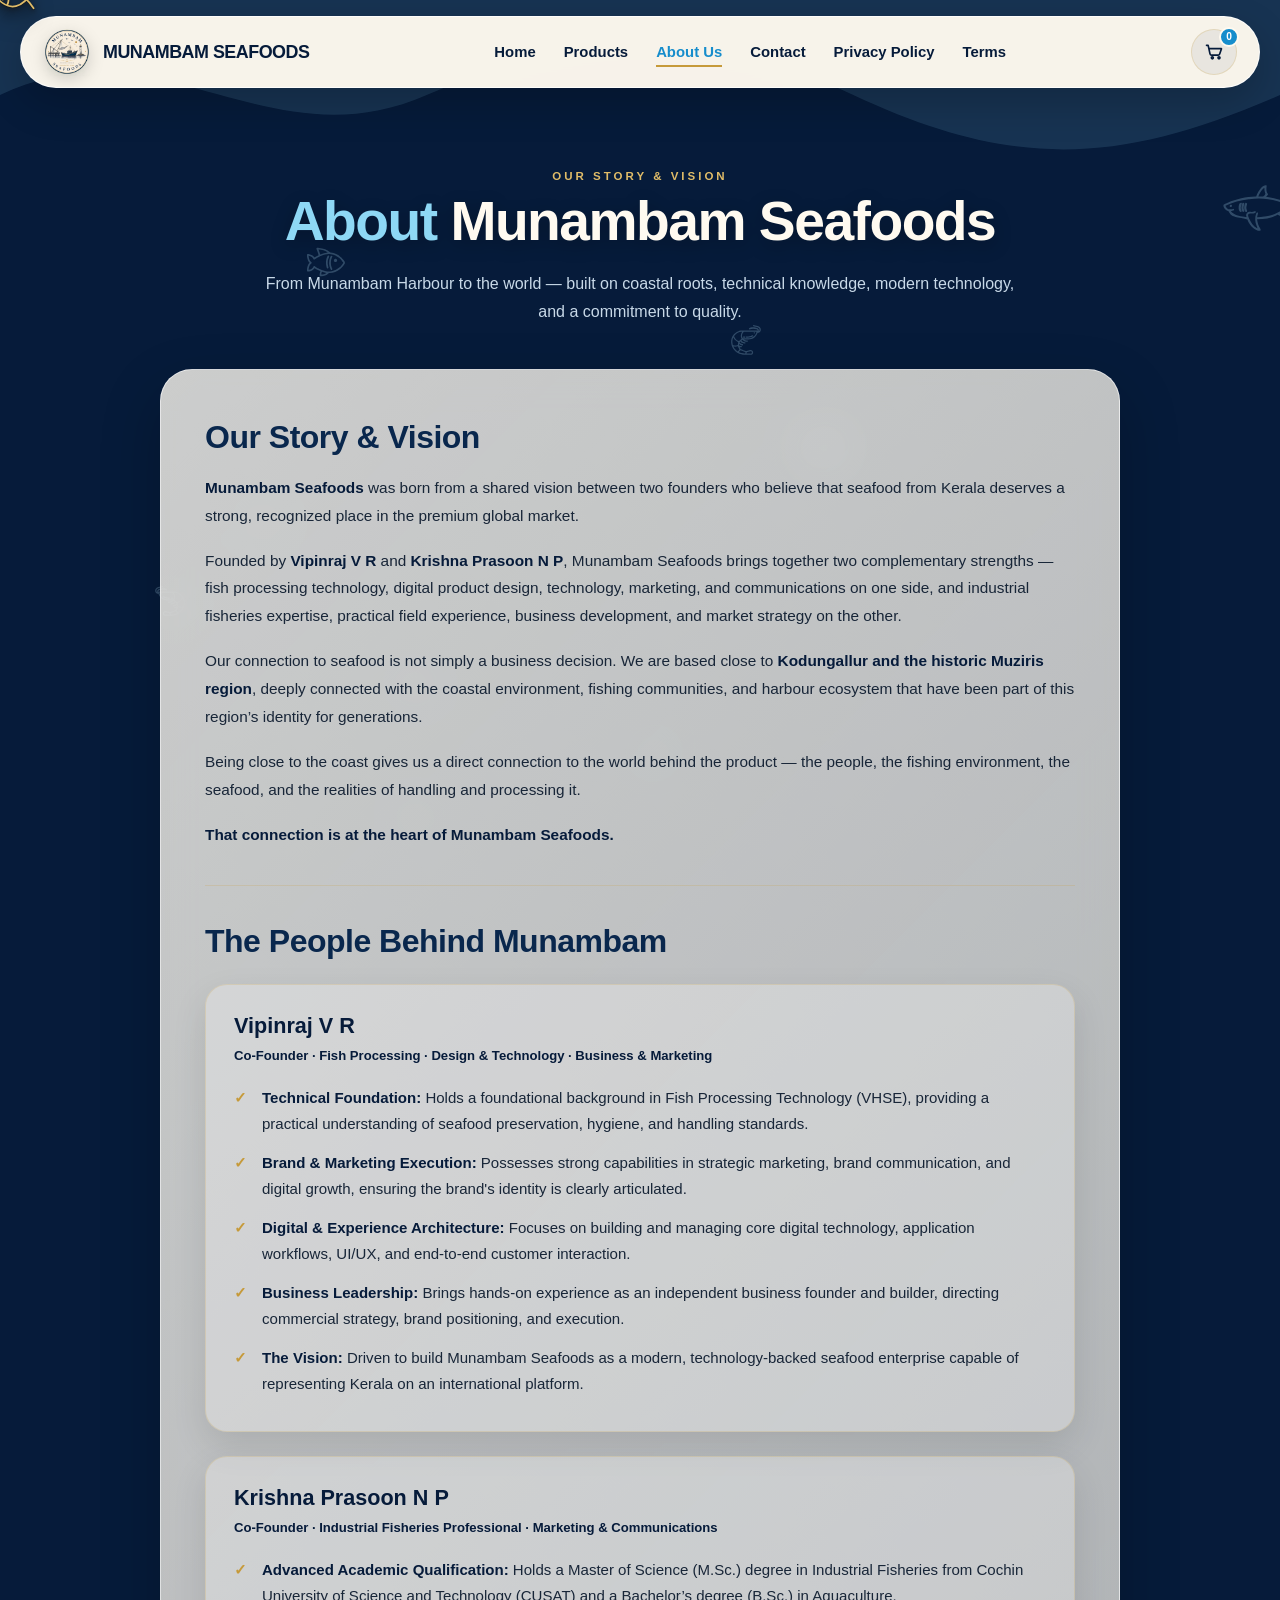
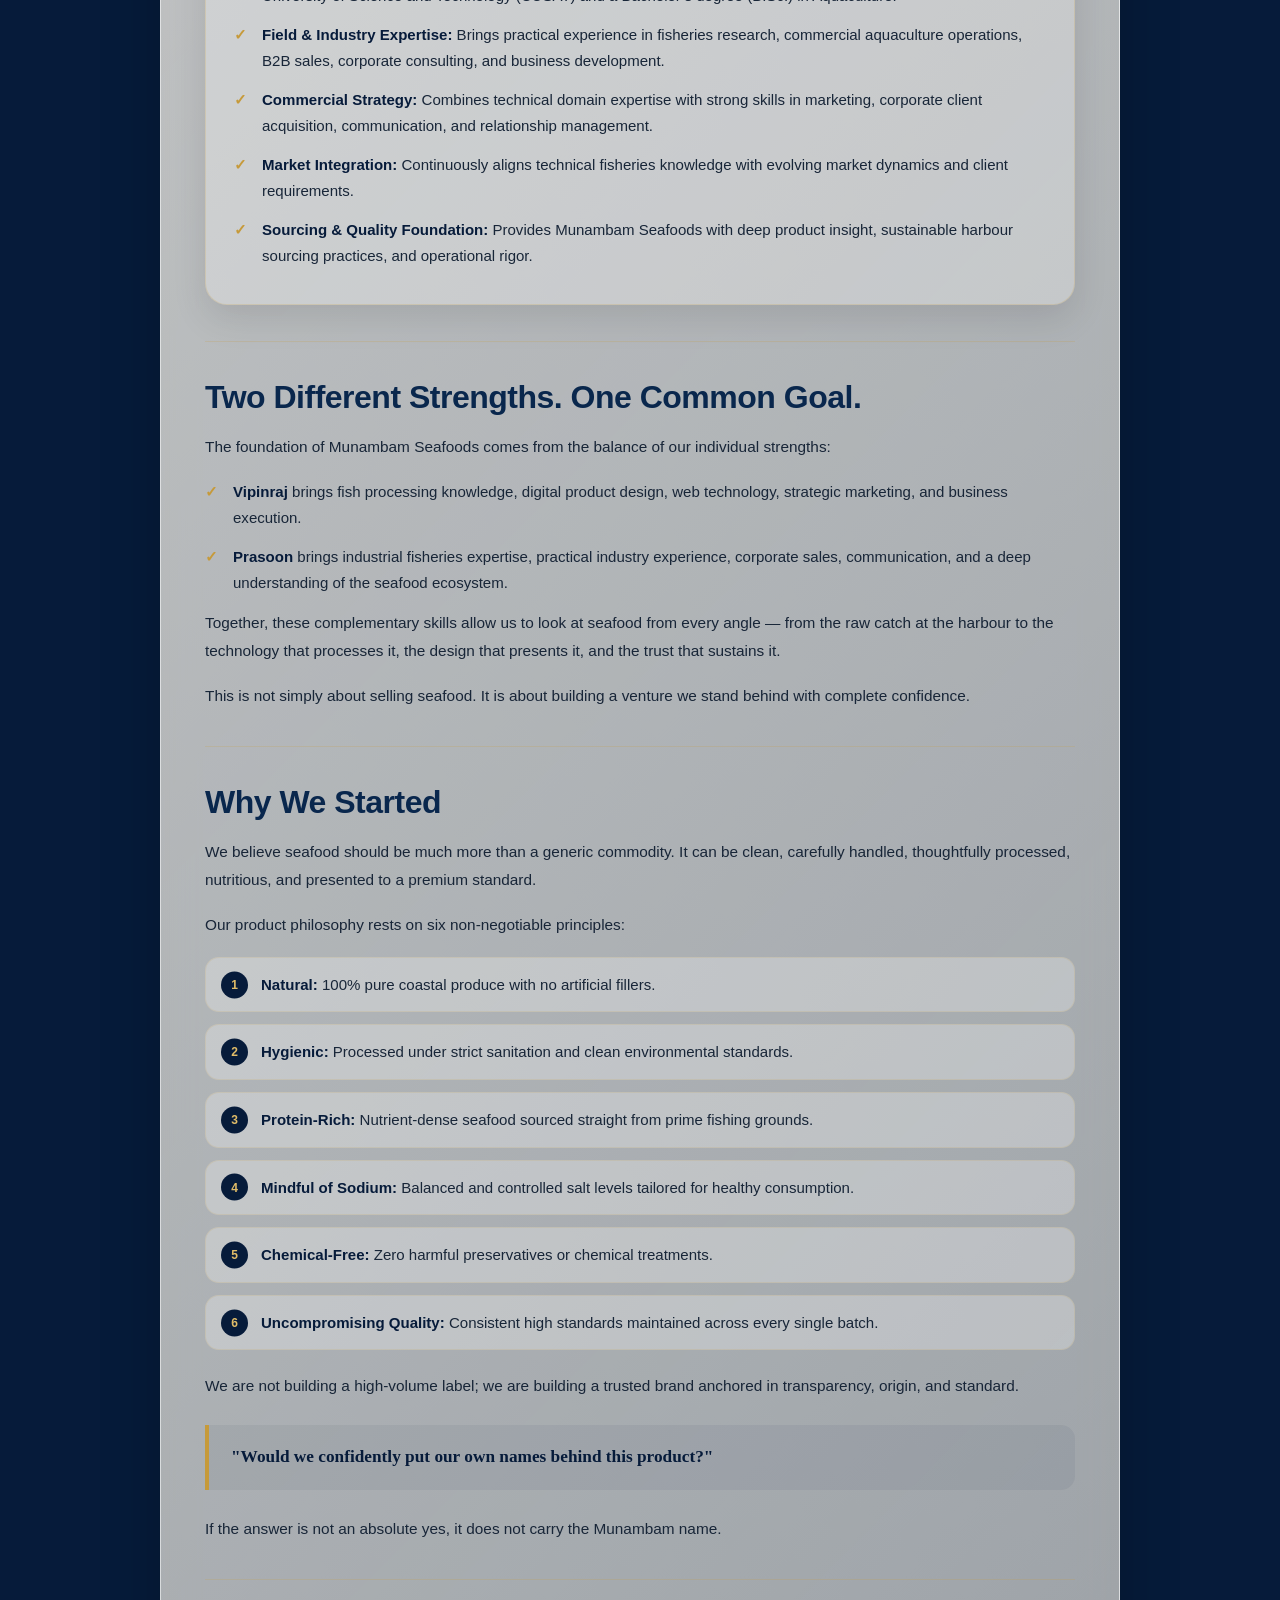
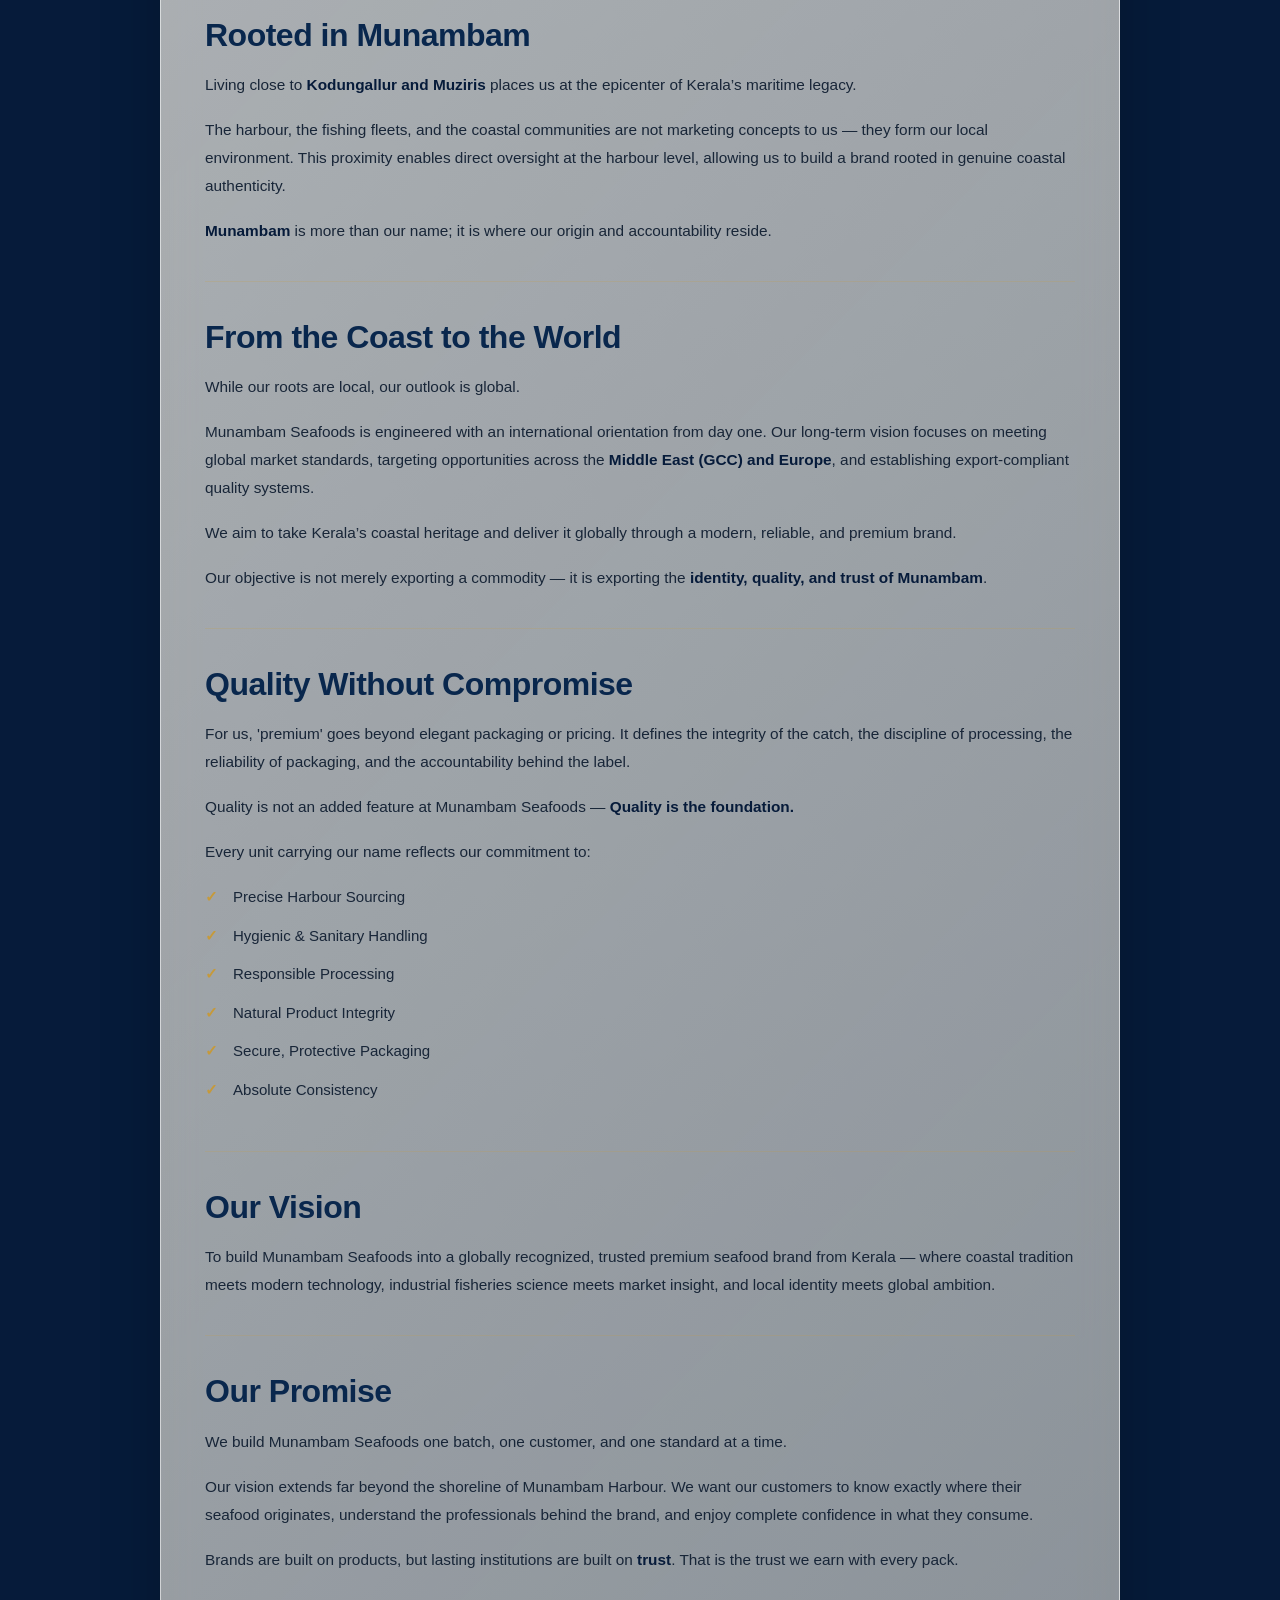
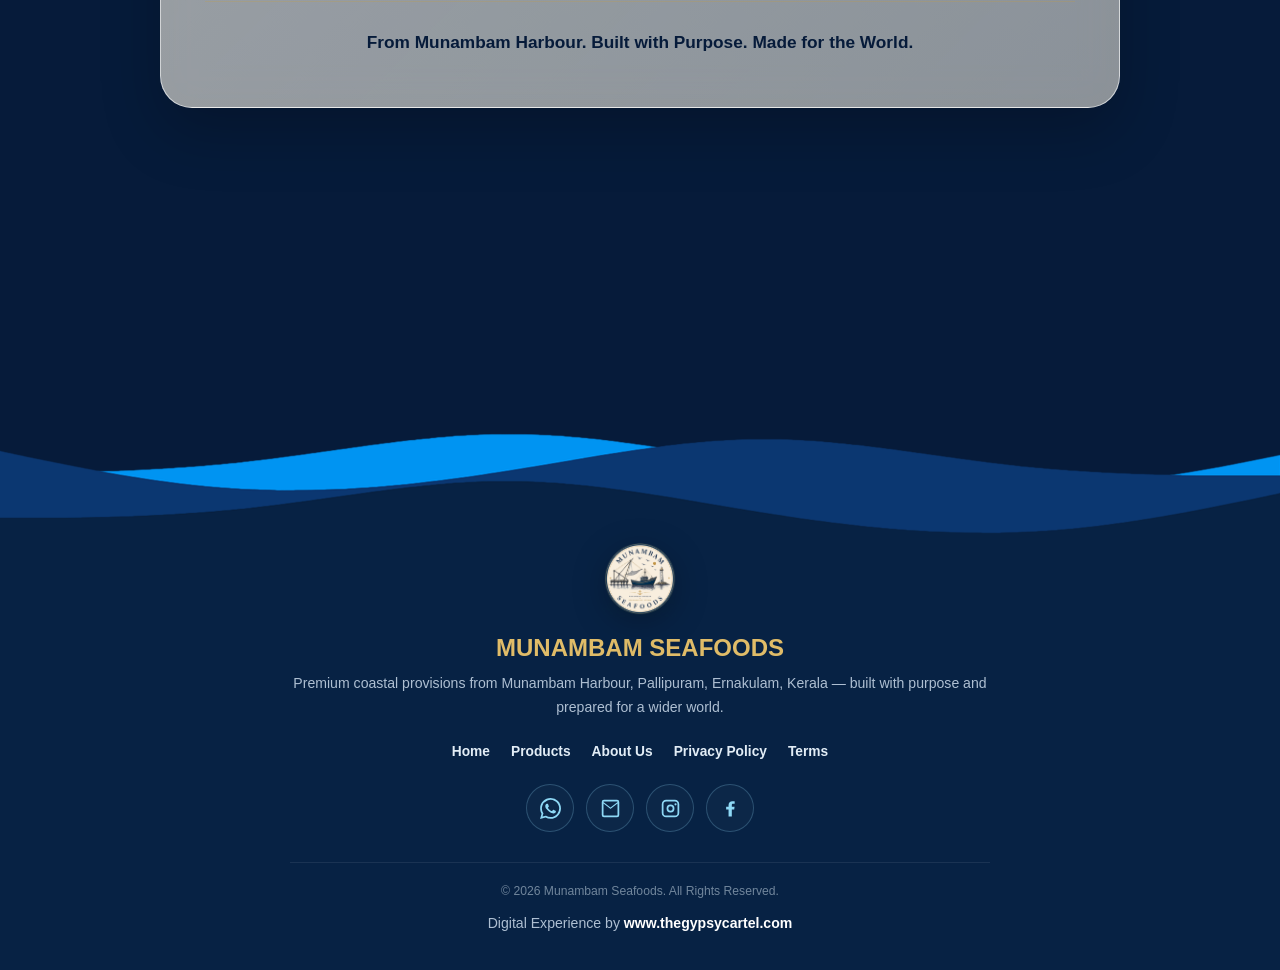
==== about/index.html @ eaf0b796 "Update index.html" ====
<!DOCTYPE html>
<html lang="en">
<head>
    <meta charset="UTF-8">

    <meta
        name="viewport"
        content="width=device-width, initial-scale=1.0"
    >

    <title>About Us | Munambam Seafoods - Our Story &amp; Vision</title>

    <meta name="description" content="Learn about Munambam Seafoods, our founders, coastal roots in Munambam, quality philosophy, and global vision.">

    <meta name="keywords" content="Munambam Seafoods, about Munambam Seafoods, Munambam Harbour, Kerala seafood, seafood founders, premium seafood">

    <meta
        name="robots"
        content="index, follow, max-image-preview:large"
    >

    <!-- SECURITY HARDENING
         Keep security controls in the page itself; no public Security tab is required.
         Server-level HTTP headers should still be configured in production where supported. -->
    <meta name="referrer" content="strict-origin-when-cross-origin">
    <meta http-equiv="Content-Security-Policy"
          content="default-src 'self'; base-uri 'self'; object-src 'none'; frame-ancestors 'self'; form-action 'self'; script-src 'self' 'unsafe-inline'; style-src 'self' 'unsafe-inline'; img-src 'self' data: blob:; font-src 'self' data:; connect-src 'self'; media-src 'self'; worker-src 'self' blob:; upgrade-insecure-requests;">
    <meta http-equiv="Permissions-Policy"
          content="camera=(), microphone=(), geolocation=(), payment=(), usb=(), fullscreen=(self)">

    <link rel="canonical" href="https://www.munambamseafoods.online/about/">

    <!-- OPEN GRAPH -->
    <meta
        property="og:type"
        content="website"
    >

    <meta
        property="og:url"
        content="https://www.munambamseafoods.online/about/"
    >

    <meta
        property="og:title"
        content="About Us | Munambam Seafoods - Our Story & Vision"
    >

    <meta
        property="og:description"
        content="Learn about Munambam Seafoods, our founders, coastal roots, quality philosophy and global vision."
    >

    <meta
        property="og:image"
        content="https://www.munambamseafoods.online/assets/MUNAMBAM_Seafood_Logo_HQ.png"
    >

    <!-- FAVICON -->
    <link
        rel="apple-touch-icon"
        sizes="180x180"
        href="/assets/icon/apple-touch-icon.png"
    >

    <link
        rel="icon"
        type="image/png"
        sizes="32x32"
        href="/assets/icon/favicon-32x32.png"
    >

    <link
        rel="icon"
        type="image/png"
        sizes="16x16"
        href="/assets/icon/favicon-16x16.png"
    >

    <link
        rel="manifest"
        href="/assets/icon/site.webmanifest"
    >

    <link
        rel="icon"
        href="/assets/icon/favicon.ico"
    >

    <style>

        /* =========================================================
           MUNAMBAM SEAFOODS
           MASTER HOME THEME
        ========================================================= */

        :root {
            --navy: #061b3a;
            --navy-2: #09274d;
            --navy-3: #0d315c;

            --light-blue: #8ed8f5;
            --light-blue-2: #bdeafa;
            --blue: #168dcc;

            --gold: #c69a3a;
            --gold-light: #e0bc68;

            --cream: #fffaf0;
            --cream-2: #f7f0df;

            --white: #ffffff;
            --black: #101820;

            --text-dark: #142943;
            --text-light: #d9e8f4;
            --muted: #8ea5bd;

            --border-gold:
                rgba(198,154,58,.28);

            --shadow:
                0 24px 60px rgba(0,0,0,.22);

            --shadow-soft:
                0 18px 45px rgba(0,0,0,.16);

            --max:
                1180px;
        }


        /* =========================================================
           RESET
        ========================================================= */

        *,
        *::before,
        *::after {
            box-sizing: border-box;
        }

        html {
            scroll-behavior: smooth;
        }

        body {
            margin: 0;
            min-height: 100vh;

            background:
                var(--navy);

            color:
                var(--cream);

            font-family:
                "Segoe UI",
                Arial,
                Helvetica,
                sans-serif;

            overflow-x: hidden;

            cursor: none;
        }

        body::selection {
            background: var(--gold);
            color: var(--navy);
        }

        a,
        button,
        input,
        textarea,
        select {
            cursor: none !important;
        }

        img {
            max-width: 100%;
        }

        a {
            color: inherit;
        }


        /* =========================================================
           CUSTOM FISH CURSOR
        ========================================================= */

        #fish-cursor {
            position: fixed;

            left: 0;
            top: 0;

            width: 44px;
            height: 27px;

            pointer-events: none;

            z-index: 99999;

            transform:
                translate3d(-6px,-14px,0);

            will-change:
                transform;
        }

        #fish-cursor svg {
            display: block;

            width: 44px;
            height: 27px;

            /* Stronger 3D shadow so the fish stays visible on cream/light backgrounds */
            filter:
                drop-shadow(
                    0 1px 0
                    rgba(18,24,32,.95)
                )
                drop-shadow(
                    0 2px 2px
                    rgba(18,24,32,.72)
                )
                drop-shadow(
                    0 5px 6px
                    rgba(0,0,0,.42)
                )
                drop-shadow(
                    0 9px 10px
                    rgba(0,0,0,.20)
                );
        }


        /* =========================================================
           MOVING OCEAN OBJECTS
        ========================================================= */

        .ocean-layer {
            position: fixed;

            inset: 0;

            width: 100%;
            height: 100%;

            overflow: hidden;

            pointer-events: none;

            z-index: 1;
        }

        .creature {
            position: absolute;

            display: block;

            pointer-events: none;

            opacity: .24;

            will-change:
                transform;

            user-select: none;

            filter:
                brightness(0)
                saturate(100%)
                invert(82%)
                sepia(10%)
                saturate(750%)
                hue-rotate(158deg)
                brightness(105%)
                contrast(96%);
        }

        .creature img {
            display: block;

            width: 100%;
            height: 100%;

            object-fit: contain;

            pointer-events: none;

            user-select: none;

            -webkit-user-drag: none;
        }

        .wave-decoration {
            position: absolute;

            left: 0;
            top: 0;

            width: 100%;
            height: 180px;

            opacity: .13;

            pointer-events: none;
        }

        .wave-decoration svg {
            display: block;

            width: 100%;
            height: 100%;
        }


        /* =========================================================
           NAVIGATION
        ========================================================= */

        .site-nav {
            position: sticky;

            top: 16px;

            z-index: 5000;

            width:
                min(
                    calc(100% - 32px),
                    1240px
                );

            margin:
                16px auto 0;

            min-height: 72px;

            padding:
                10px 22px;

            display: flex;

            align-items: center;

            justify-content: space-between;

            gap: 25px;

            background:
                rgba(255,250,240,.97);

            border:
                1px solid
                rgba(255,255,255,.85);

            border-radius:
                50px;

            box-shadow:
                0 15px 40px
                rgba(0,0,0,.20);

            backdrop-filter:
                blur(14px);

            -webkit-backdrop-filter:
                blur(14px);
        }

        .brand {
            display: flex;

            align-items: center;

            gap: 12px;

            text-decoration: none;

            flex-shrink: 0;
        }

        .brand img {
            width: 48px;
            height: 48px;

            object-fit: contain;

            filter:
                drop-shadow(
                    0 5px 8px
                    rgba(0,0,0,.16)
                );

            transition:
                transform .25s ease;
        }

        .brand:hover img {
            transform:
                scale(1.06)
                rotate(-2deg);
        }

        .brand-text {
            color:
                var(--navy);

            font-size:
                1.12rem;

            font-weight:
                800;

            letter-spacing:
                -.5px;

            white-space:
                nowrap;
        }

        .nav-links {
            display: flex;

            align-items: center;

            gap: 28px;
        }

        .nav-links a {
            position: relative;

            padding:
                10px 0;

            text-decoration:
                none;

            color:
                var(--navy);

            font-size:
                .93rem;

            font-weight:
                700;

            transition:
                color .2s ease;
        }

        .nav-links a::after {
            content: "";

            position: absolute;

            left: 0;
            bottom: 3px;

            width: 0;
            height: 2px;

            background:
                var(--gold);

            transition:
                width .22s ease;
        }

        .nav-links a:hover,
        .nav-links a.active {
            color:
                var(--blue);
        }

        .nav-links a:hover::after,
        .nav-links a.active::after {
            width: 100%;
        }


        /* =========================================================
           HERO
        ========================================================= */
        .hero {
            position: relative;
            z-index: 2;
            width: min(calc(100% - 32px), 1240px);
            min-height: 650px;
            margin: 8px auto 0;
            padding: 78px 30px 105px;
            display: flex;
            align-items: center;
            justify-content: center;
            text-align: center;
            overflow: visible;
            border-radius: 0;
            background: transparent;
            border: none;
            box-shadow: none;
        }

        .hero::before {
            content: "";
            position: absolute;
            inset: 0;
            pointer-events: none;
            background:
                radial-gradient(circle at 50% 30%, rgba(142,216,245,.13), transparent 27%),
                radial-gradient(ellipse at 50% 100%, rgba(22,141,204,.12), transparent 45%);
            opacity: .85;
            z-index: 0;
        }

        /* Open-ocean landing page: no boxed hero.
           Moving sea objects and the subtle wave layers stay visible behind the copy. */
        .hero::after {
            content: "";
            position: absolute;
            left: -8%;
            right: -8%;
            bottom: -72px;
            height: 125px;
            pointer-events: none;
            background: linear-gradient(
                180deg,
                transparent 0 25%,
                rgba(142,216,245,.035) 25% 31%,
                transparent 31% 100%
            );
            border-radius: 50%;
            z-index: 0;
        }

        .hero-content {
            position: relative;
            z-index: 5;
            isolation: isolate;

            display: flex;

            flex-direction: column;

            align-items: center;
        }
        .hero-logo {
            width: clamp(160px, 19vw, 235px);
            height: clamp(160px, 19vw, 235px);
            object-fit: contain;
            display: block;
            margin-bottom: 26px;
            filter:
                drop-shadow(0 7px 3px rgba(0,0,0,.20))
                drop-shadow(0 16px 12px rgba(0,0,0,.24))
                drop-shadow(0 28px 32px rgba(0,0,0,.30));
            transform: translateZ(0);
            animation: logoFloat 4.5s ease-in-out infinite alternate;
            will-change: transform, filter;
        }

        @keyframes logoFloat {
            from {
                transform:
                    translate3d(0,0,0);
            }

            to {
                transform:
                    translate3d(0,-8px,0);
            }
        }

        .hero-kicker {
            margin:
                0 0 11px;

            color:
                var(--gold-light);

            font-size:
                .76rem;

            font-weight:
                800;

            letter-spacing:
                3.2px;

            text-transform:
                uppercase;
        }

        .hero-title {
            margin:
                0;

            color:
                var(--cream);

            text-shadow:
                0 5px 18px rgba(0,0,0,.26);

            font-size:
                clamp(
                    2.15rem,
                    5vw,
                    4rem
                );

            line-height:
                1.02;

            letter-spacing:
                -1.8px;

            font-weight:
                800;
        }

        .hero-title span {
            color:
                var(--light-blue);
        }

        .hero-description {
            max-width:
                760px;

            margin:
                20px auto 0;

            color:
                #c8d9e8;

            font-size:
                1rem;

            line-height:
                1.8;

            font-weight:
                500;
        }

        .hero-buttons {
            display:
                flex;

            flex-wrap:
                wrap;

            justify-content:
                center;

            gap:
                12px;

            margin-top:
                29px;
        }

        .btn {
            display:
                inline-flex;

            align-items:
                center;

            justify-content:
                center;

            min-height:
                49px;

            padding:
                0 25px;

            border-radius:
                50px;

            text-decoration:
                none;

            font-size:
                .88rem;

            font-weight:
                800;

            transition:
                transform .2s ease,
                box-shadow .2s ease,
                background .2s ease,
                border-color .2s ease;
        }

        .btn-primary {
            background:
                var(--gold);

            color:
                var(--navy);

            box-shadow:
                0 12px 28px
                rgba(198,154,58,.22);
        }

        .btn-primary:hover {
            transform:
                translate3d(0,-3px,0);

            background:
                var(--gold-light);

            box-shadow:
                0 17px 32px
                rgba(198,154,58,.28);
        }

        .btn-secondary {
            background:
                rgba(255,255,255,.06);

            color:
                var(--cream);

            border:
                1px solid
                rgba(142,216,245,.30);
        }

        .btn-secondary:hover {
            transform:
                translate3d(0,-3px,0);

            background:
                rgba(142,216,245,.12);

            border-color:
                var(--light-blue);

            box-shadow:
                0 12px 25px
                rgba(0,0,0,.18);
        }


        /* =========================================================
           QUALITY STRIP
        ========================================================= */

        .quality-strip {
            position:
                relative;

            z-index:
                8;

            width:
                min(
                    calc(100% - 48px),
                    1080px
                );

            margin:
                -34px auto 0;

            display:
                grid;

            grid-template-columns:
                repeat(4,1fr);

            background:
                linear-gradient(
                    135deg,
                    rgba(255,250,240,.78),
                    rgba(247,240,223,.58)
                );

            border:
                1px solid
                rgba(255,255,255,.55);

            backdrop-filter:
                blur(18px)
                saturate(115%);

            -webkit-backdrop-filter:
                blur(18px)
                saturate(115%);

            border-radius:
                22px;

            box-shadow:
                var(--shadow);

            overflow:
                hidden;
        }

        .quality-item {
            padding:
                23px 15px;

            text-align:
                center;

            border-right:
                1px solid
                rgba(198,154,58,.20);
        }

        .quality-item:last-child {
            border-right:
                none;
        }

        .quality-number {
            display:
                block;

            color:
                var(--gold);

            font-size:
                1.05rem;

            font-weight:
                850;

            margin-bottom:
                5px;
        }

        .quality-label {
            color:
                var(--navy);

            font-size:
                .74rem;

            font-weight:
                800;

            letter-spacing:
                .8px;

            text-transform:
                uppercase;
        }


        /* =========================================================
           MAIN QUALITY SECTION
        ========================================================= */

        .section {
            position:
                relative;

            z-index:
                2;

            width:
                min(
                    calc(100% - 32px),
                    var(--max)
                );

            margin:
                0 auto;

            padding:
                100px 20px 35px;
        }

        .section-heading {
            text-align:
                center;

            margin-bottom:
                42px;
        }

        .eyebrow {
            display:
                inline-block;

            margin-bottom:
                10px;

            color:
                var(--gold-light);

            font-size:
                .72rem;

            font-weight:
                850;

            text-transform:
                uppercase;

            letter-spacing:
                3px;
        }

        .section-heading h2 {
            margin:
                0;

            color:
                var(--cream);

            font-size:
                clamp(
                    1.85rem,
                    4vw,
                    2.75rem
                );

            line-height:
                1.1;

            letter-spacing:
                -1px;

            font-weight:
                800;
        }

        .section-heading p {
            max-width:
                700px;

            margin:
                15px auto 0;

            color:
                #9fb5c9;

            line-height:
                1.75;

            font-size:
                .96rem;
        }


        /* =========================================================
           FEATURE CARDS
        ========================================================= */

        .features {
            display:
                grid;

            grid-template-columns:
                1fr;

            gap:
                20px;

            max-width:
                850px;

            margin:
                0 auto;
        }

        .feature {
            position:
                relative;

            padding:
                30px 32px 31px;

            background:
                linear-gradient(
                    135deg,
                    rgba(255,250,240,.76),
                    rgba(247,240,223,.54)
                );

            border:
                1px solid
                rgba(255,255,255,.58);

            backdrop-filter:
                blur(18px)
                saturate(115%);

            -webkit-backdrop-filter:
                blur(18px)
                saturate(115%);

            border-radius:
                25px;

            box-shadow:
                var(--shadow-soft);

            overflow:
                hidden;

            transition:
                transform .25s ease,
                box-shadow .25s ease;
        }

        .feature::before {
            content:
                "";

            position:
                absolute;

            left:
                0;

            top:
                0;

            width:
                5px;

            height:
                100%;

            background:
                linear-gradient(
                    180deg,
                    var(--gold),
                    var(--light-blue)
                );
        }

        .feature:hover {
            transform:
                translate3d(0,-5px,0);

            box-shadow:
                0 25px 55px
                rgba(0,0,0,.22);
        }

        .feature-top {
            display:
                block;

            margin-bottom:
                12px;
        }

        .feature-icon {
            width:
                43px;

            height:
                43px;

            flex:
                0 0 43px;

            display:
                none;

            place-items:
                center;

            border-radius:
                50%;

            color:
                var(--gold);

            background:
                var(--cream-2);

            border:
                1px solid
                rgba(198,154,58,.28);

            font-size:
                .8rem;

            font-weight:
                900;
        }

        .feature h3 {
            margin:
                0;

            color:
                var(--navy);

            font-size:
                1.25rem;

            line-height:
                1.25;

            font-weight:
                800;
        }

        .feature p {
            margin:
                0;

            color:
                #52677f;

            font-size:
                .93rem;

            line-height:
                1.75;
        }

        .feature-extra {
            display:
                block;

            margin-top:
                8px;

            color:
                var(--navy-3);

            font-size:
                .86rem;

            font-weight:
                650;
        }


        /* =========================================================
           BRAND STORY
        ========================================================= */

        .story {
            position:
                relative;

            z-index:
                2;

            width:
                min(
                    calc(100% - 32px),
                    1050px
                );

            margin:
                75px auto 100px;

            padding:
                70px 30px;

            text-align:
                center;

            background:
                linear-gradient(
                    135deg,
                    rgba(255,250,240,.80),
                    rgba(247,240,223,.56)
                );

            border:
                1px solid
                rgba(255,255,255,.60);

            backdrop-filter:
                blur(20px)
                saturate(120%);

            -webkit-backdrop-filter:
                blur(20px)
                saturate(120%);

            border-radius:
                32px;

            box-shadow:
                var(--shadow);
        }

        /* Story tagline — keep it clearly readable on the glass card */
        .story .eyebrow {
            color: var(--navy);
        }

        .story-logo {
            display: block;
            margin-left: auto;
            margin-right: auto;
            width:
                82px;

            height:
                82px;

            object-fit:
                contain;

            margin-bottom:
                18px;

            filter:
                drop-shadow(
                    0 9px 15px
                    rgba(0,0,0,.18)
                );
        }

        .story h2 {
            margin:
                0 auto;

            color:
                var(--navy);

            font-size:
                clamp(
                    1.8rem,
                    4vw,
                    2.5rem
                );

            line-height:
                1.15;

            font-weight:
                800;
        }

        .story p {
            margin-left: auto;
            margin-right: auto;
            max-width:
                720px;

            margin:
                17px auto 28px;

            color:
                #52677f;

            font-size:
                .97rem;

            line-height:
                1.8;
        }


        /* =========================================================
           REFERENCE FOOTER WAVE
           Exact supplied 1920x1080 footer artwork.
           No other page styling is changed.
        ========================================================= */

        .footer {
            position:
                relative;

            z-index:
                3;

            background:
                #072244;

            color:
                var(--white);

            padding:
                clamp(240px, calc(36.15vw - 120px), 574px) 20px 34px;

            text-align:
                center;

            overflow:
                hidden;
        }

        .footer-reference-wave {
            position:
                absolute;

            top:
                0;

            left:
                0;

            width:
                100%;

            height:
                auto;

            display:
                block;

            max-width:
                none;

            pointer-events:
                none;

            user-select:
                none;

            z-index:
                1;
        }

        .footer-content {
            position:
                relative;

            z-index:
                5;

            max-width:
                850px;

            margin:
                0 auto;
        }

        .footer-logo {
            width:
                76px;

            height:
                76px;

            object-fit:
                contain;

            margin-bottom:
                13px;

            filter:
                drop-shadow(
                    0 8px 16px
                    rgba(0,0,0,.25)
                );
        }

        .footer h3 {
            margin:
                0;

            color:
                var(--gold-light);

            font-size:
                1.5rem;

            font-weight:
                800;
        }

        .footer p {
            margin:
                10px auto 0;

            max-width:
                700px;

            color:
                #aebfd2;

            font-size:
                .88rem;

            line-height:
                1.7;
        }

        .footer-links {
            display:
                flex;

            flex-wrap:
                wrap;

            justify-content:
                center;

            gap:
                21px;

            margin:
                25px 0;
        }

        .footer-links a {
            color:
                #e2edf6;

            text-decoration:
                none;

            font-size:
                .86rem;

            font-weight:
                650;

            transition:
                color .2s ease;
        }

        .footer-links a:hover {
            color:
                var(--gold-light);
        }

        .footer-contact {
            display:
                flex;

            justify-content:
                center;

            flex-wrap:
                wrap;

            gap:
                12px;

            margin:
                20px 0;
        }

        /* ICON-ONLY SOCIAL / CONTACT LINKS */
        .contact-link {
            width: 48px;
            height: 48px;
            padding: 0;

            display: inline-flex;
            align-items: center;
            justify-content: center;

            border: 1px solid rgba(142,216,245,.24);
            border-radius: 50%;

            color: var(--light-blue);
            background: rgba(255,255,255,.025);

            text-decoration: none;

            transition:
                transform .22s ease,
                background .22s ease,
                border-color .22s ease,
                color .22s ease,
                box-shadow .22s ease;
        }

        .contact-link svg {
            width: 21px;
            height: 21px;
            display: block;
            fill: currentColor;
            stroke: currentColor;
            stroke-width: 0;
            transition: transform .22s ease;
        }

        .contact-link:hover {
            background: rgba(142,216,245,.10);
            border-color: var(--light-blue);
            color: var(--white);
            transform: translate3d(0,-3px,0);
            box-shadow: 0 10px 24px rgba(0,0,0,.20);
        }

        .contact-link:hover svg {
            transform: scale(1.08);
        }

        .contact-link:focus-visible {
            outline: 2px solid var(--light-blue);
            outline-offset: 4px;
        }

        .copyright {
            margin-top:
                30px !important;

            padding-top:
                18px;

            border-top:
                1px solid
                rgba(255,255,255,.08);

            font-size:
                .76rem !important;

            color:
                #71869c !important;
        }


        /* =========================================================
           DIGITAL EXPERIENCE CREDIT
        ========================================================= */

        .studio-credit {
            margin: 7px 0 0;
            color: #71869c;
            font-size: 11px;
            line-height: 1.5;
            text-align: center;
        }

        .studio-credit a {
            color: var(--white);
            text-decoration: none;
            font-weight: 600;
        }

        .studio-credit a:hover {
            color: var(--white);
        }


        /* =========================================================
           FOCUS
        ========================================================= */

        a:focus-visible {
            outline:
                2px solid
                var(--gold);

            outline-offset:
                4px;

            border-radius:
                4px;
        }


        /* =========================================================
           MOBILE
        ========================================================= */

        @media (max-width: 850px) {

            .site-nav {
                width:
                    calc(100% - 20px);

                top:
                    10px;

                margin-top:
                    10px;

                padding:
                    9px 15px;
            }

            .brand-text {
                font-size:
                    .98rem;
            }

            .brand img {
                width:
                    42px;

                height:
                    42px;
            }

            .nav-links {
                gap:
                    14px;
            }

            .nav-links a {
                font-size:
                    .77rem;
            }

            .hero {
                width:
                    calc(100% - 20px);

                min-height:
                    590px;

                padding:
                    55px 20px 95px;

                margin-top:
                    4px;
            }

            .quality-strip {
                grid-template-columns:
                    repeat(2,1fr);

                margin-top:
                    -25px;
            }

            .quality-item:nth-child(2) {
                border-right:
                    none;
            }

            .quality-item:nth-child(-n+2) {
                border-bottom:
                    1px solid
                    rgba(198,154,58,.20);
            }
        }


        @media (max-width: 620px) {

            .site-nav {
                border-radius:
                    25px;

                min-height:
                    62px;
            }

            .brand-text {
                display:
                    none;
            }

            .brand img {
                width:
                    44px;

                height:
                    44px;
            }

            .nav-links {
                gap:
                    11px;

                overflow-x:
                    auto;

                scrollbar-width:
                    none;
            }

            .nav-links::-webkit-scrollbar {
                display:
                    none;
            }

            .nav-links a {
                font-size:
                    .72rem;

                white-space:
                    nowrap;
            }

            .hero {
                margin-top:
                    12px;

                border-radius:
                    0;

                min-height:
                    575px;
            }

            .hero-logo {
                width:
                    165px;

                height:
                    165px;
            }

            .hero-kicker {
                font-size:
                    .62rem;

                letter-spacing:
                    2px;
            }

            .hero-title {
                font-size:
                    2rem;
            }

            .hero-description {
                font-size:
                    .87rem;

                line-height:
                    1.65;
            }

            .hero-buttons {
                flex-direction:
                    column;

                width:
                    min(100%,280px);
            }

            .btn {
                width:
                    100%;
            }

            .quality-strip {
                width:
                    calc(100% - 28px);

                border-radius:
                    18px;
            }

            .quality-item {
                padding:
                    18px 8px;
            }

            .quality-number {
                font-size:
                    .86rem;
            }

            .quality-label {
                font-size:
                    .60rem;
            }

            .section {
                width:
                    calc(100% - 20px);

                padding:
                    75px 10px 20px;
            }

            .feature {
                padding:
                    25px 23px 27px;
            }

            .feature h3 {
                font-size:
                    1.1rem;
            }

            .feature p {
                font-size:
                    .87rem;
            }

            .story {
                width:
                    calc(100% - 20px);

                margin:
                    55px auto 75px;

                padding:
                    50px 20px;
            }

            .story p {
                font-size:
                    .88rem;
            }

            .footer {
                padding:
                    120px 15px 25px;
            }

            .footer-links {
                gap:
                    14px;
            }

            .footer-contact {
                flex-direction: row;
                align-items: center;
                justify-content: center;
            }

            .contact-link {
                width: 44px;
                height: 44px;
            }

            .contact-link svg {
                width: 19px;
                height: 19px;
            }
        }


        /* =========================================================
           TOUCH DEVICES
        ========================================================= */

        @media (hover:none) and (pointer:coarse) {

            body,
            a,
            button {
                cursor:
                    auto !important;
            }

            #fish-cursor {
                display:
                    none;
            }
        }


        /* =========================================================
           REDUCED MOTION
        ========================================================= */

        @media (prefers-reduced-motion: reduce) {

            html {
                scroll-behavior:
                    auto;
            }

            *,
            *::before,
            *::after {
                animation-duration:
                    .01ms !important;

                animation-iteration-count:
                    1 !important;

                transition-duration:
                    .01ms !important;
            }
        }

    

        /* ALWAYS-VISIBLE SHOPPING CART */
        .cart-link{
            position:relative;
            width:46px;
            height:46px;
            flex:0 0 46px;
            display:inline-flex;
            align-items:center;
            justify-content:center;
            color:var(--navy);
            background:rgba(6,27,58,.06);
            border:1px solid rgba(198,154,58,.22);
            border-radius:50%;
            text-decoration:none;
            transition:.2s ease;
        }

        .cart-link:hover{
            background:var(--gold);
            transform:translateY(-2px);
        }

        .cart-link svg{
            width:20px;
            height:20px;
            display:block;
            fill:none;
            stroke:currentColor;
            stroke-width:2;
            stroke-linecap:round;
            stroke-linejoin:round;
        }

        .cart-count{
            position:absolute;
            top:-3px;
            right:-3px;
            min-width:20px;
            height:20px;
            padding:0 5px;
            display:grid;
            place-items:center;
            border-radius:20px;
            background:var(--blue);
            color:#fff;
            font-size:.64rem;
            font-weight:800;
            border:2px solid var(--cream);
            line-height:1;
        }

        @media (max-width: 850px){
            .cart-link{
                width:42px;
                height:42px;
                flex-basis:42px;
            }
        }

        @media (max-width: 620px){
            .site-nav{
                gap:12px;
            }

            .cart-link{
                width:40px;
                height:40px;
                flex-basis:40px;
            }

            .cart-link svg{
                width:18px;
                height:18px;
            }

            .cart-count{
                min-width:18px;
                height:18px;
                font-size:.58rem;
            }
        }

</style>
<style>
/* =========================================================
   ABOUT PAGE
   Same Home theme, same ocean background, same typography.
========================================================= */

.about-main {
    position: relative;
    z-index: 2;
    width: min(calc(100% - 32px), var(--max));
    margin: 0 auto;
    padding: 78px 20px 90px;
}

.about-intro {
    max-width: 850px;
    margin: 0 auto 42px;
    text-align: center;
}

.about-intro h1 .about-title-light {
    color: var(--light-blue);
}

.about-intro h1 {
    margin: 0;
    color: var(--cream);
    font-size: clamp(2.15rem, 5vw, 3.45rem);
    line-height: 1.08;
    letter-spacing: -1.5px;
    font-weight: 800;
    text-shadow: 0 5px 18px rgba(0,0,0,.26);
}

.about-intro p {
    max-width: 760px;
    margin: 18px auto 0;
    color: #c8d9e8;
    font-size: 1rem;
    line-height: 1.8;
}

.about-container {
    width: min(100%, 960px);
    margin: 0 auto;
    padding: 48px 44px;
    background: linear-gradient(
        135deg,
        rgba(255,250,240,.80),
        rgba(247,240,223,.56)
    );
    border: 1px solid rgba(255,255,255,.60);
    backdrop-filter: blur(20px) saturate(120%);
    -webkit-backdrop-filter: blur(20px) saturate(120%);
    border-radius: 32px;
    box-shadow: var(--shadow);
    color: var(--black);
}

.about-block {
    padding: 0 0 36px;
    margin: 0 0 36px;
    border-bottom: 1px solid rgba(198,154,58,.20);
}

.about-block:last-child {
    margin-bottom: 0;
    padding-bottom: 0;
    border-bottom: 0;
}

.about-block h2 {
    margin: 0 0 17px;
    color: var(--navy-2);
    font-size: clamp(1.45rem, 3vw, 2rem);
    line-height: 1.2;
    letter-spacing: -.5px;
    font-weight: 800;
}

.about-block p {
    margin: 0 0 17px;
    color: #182638;
    font-size: .96rem;
    line-height: 1.82;
}

.about-block p:last-child {
    margin-bottom: 0;
}

.about-block strong {
    color: var(--navy);
}

.founder-card {
    margin-top: 24px;
    padding: 28px 28px 22px;
    background: rgba(255,255,255,.28);
    border: 1px solid rgba(198,154,58,.20);
    border-radius: 22px;
    box-shadow: 0 14px 35px rgba(0,0,0,.10);
}

.founder-card h3 {
    margin: 0 0 6px;
    color: var(--navy);
    font-size: 1.35rem;
    line-height: 1.25;
    font-weight: 800;
}

.founder-role {
    margin-bottom: 17px !important;
    color: var(--navy-3) !important;
    font-size: .82rem !important;
    line-height: 1.55 !important;
}

.about-block ul {
    list-style: none;
    margin: 18px 0 0;
    padding: 0;
}

.about-block ul li {
    position: relative;
    margin: 0 0 12px;
    padding-left: 28px;
    color: #182638;
    font-size: .94rem;
    line-height: 1.76;
}

.about-block ul li::before {
    content: "✓";
    position: absolute;
    left: 0;
    top: 0;
    color: var(--gold);
    font-weight: 900;
}

.principles {
    list-style: none;
    counter-reset: principle;
    margin: 18px 0 22px;
    padding: 0;
}

.principles li {
    position: relative;
    counter-increment: principle;
    margin: 0 0 12px;
    padding: 14px 16px 14px 55px;
    background: rgba(255,255,255,.27);
    border: 1px solid rgba(198,154,58,.14);
    border-radius: 14px;
    color: #182638;
    font-size: .94rem;
    line-height: 1.7;
}

.principles li::before {
    content: counter(principle);
    position: absolute;
    left: 15px;
    top: 50%;
    transform: translateY(-50%);
    width: 27px;
    height: 27px;
    display: grid;
    place-items: center;
    border-radius: 50%;
    background: var(--navy);
    color: var(--gold-light);
    font-size: .75rem;
    font-weight: 900;
}

.about-block blockquote {
    margin: 25px 0;
    padding: 18px 22px;
    border-left: 4px solid var(--gold);
    border-radius: 0 14px 14px 0;
    background: rgba(6,27,58,.055);
    color: var(--navy);
    font-family: Georgia, serif;
    font-size: 1.08rem;
    line-height: 1.65;
}

.about-signoff {
    margin-top: 28px !important;
    padding-top: 25px;
    border-top: 1px solid rgba(198,154,58,.25);
    text-align: center;
    color: var(--navy) !important;
    font-family: var(--font-heading);
    font-size: 1.08rem !important;
}

@media (max-width: 768px) {
    .about-main {
        padding: 55px 8px 70px;
    }

    .about-container {
        padding: 32px 22px;
        border-radius: 24px;
    }

    .founder-card {
        padding: 22px 18px 18px;
        border-radius: 18px;
    }

    .about-block p,
    .about-block ul li,
    .principles li {
        font-size: .90rem;
        line-height: 1.75;
    }
}

@media (max-width: 520px) {
    .about-main {
        width: calc(100% - 16px);
        padding-left: 0;
        padding-right: 0;
    }

    .about-container {
        padding: 28px 18px;
        border-radius: 20px;
    }

    .about-block h2 {
        font-size: 1.35rem;
    }

    .principles li {
        padding-left: 49px;
    }
}
</style>
</head>
<body>

<!-- =========================================================
         CUSTOM CURSOR
    ========================================================= -->

    <div
        id="fish-cursor"
        aria-hidden="true"
    >

        <svg
            viewBox="0 0 50 30"
            fill="none"
            stroke="#e0bc68"
            stroke-width="2"
            stroke-linecap="round"
        >

            <path
                d="
                    M5 15
                    Q25 -5 45 25
                    M5 15
                    Q25 35 45 5
                "
            />

            <path
                d="
                    M15 8.5
                    Q18 15 15 21.5
                "
            />

            <circle
                cx="10"
                cy="14.5"
                r="1.5"
                fill="#e0bc68"
                stroke="none"
            />

        </svg>

    </div>

<!-- =========================================================
         MOVING OCEAN OBJECTS
    ========================================================= -->

    <div
        class="ocean-layer"
        id="oceanLayer"
        aria-hidden="true"
    >

        <div class="wave-decoration">

            <svg
                viewBox="0 0 1440 180"
                preserveAspectRatio="none"
            >

                <path
                    d="
                        M0 95
                        C180 20 300 165 480 95
                        S780 20 960 95
                        S1260 165 1440 95
                        V0
                        H0
                        Z
                    "
                    fill="#8ed8f5"
                />

            </svg>

        </div>

    </div>

<nav
        class="site-nav"
        aria-label="Main navigation"
    >

        <a
            href="/"
            class="brand"
            aria-label="Munambam Seafoods Home"
        >

            <img
                src="/assets/MUNAMBAM_Seafood_Logo_HQ.png"
                alt="Munambam Seafoods"
                width="48"
                height="48"
                fetchpriority="high"
                decoding="async"
            >

            <span class="brand-text">
                MUNAMBAM SEAFOODS
            </span>

        </a>


        <div class="nav-links">

            <a href="/">
                Home
            </a>

            <a href="/products/">
                Products
            </a>

            <a
                href="/about/"
                class="active"
                aria-current="page"
            >
                About Us
            </a>

            <a href="/contact/">
                Contact
            </a>

            <a href="/privacy/">
                Privacy Policy
            </a>

            <a href="/terms/">
                Terms
            </a>

        </div>

    

        <a
            href="/cart/"
            class="cart-link"
            aria-label="Open shopping cart"
            title="Shopping Cart"
        >
            <svg viewBox="0 0 24 24" aria-hidden="true">
                <path d="M3 4h2l2.2 10.2a2 2 0 0 0 2 1.6h7.7a2 2 0 0 0 1.9-1.4L21 8H6"></path>
                <circle cx="10" cy="19" r="1.2"></circle>
                <circle cx="18" cy="19" r="1.2"></circle>
            </svg>
            <span class="cart-count" id="cartCount">0</span>
        </a>

</nav>


    <!-- =========================================================
         ABOUT CONTENT
         Same visual system as the Home page.
    ========================================================== -->

    <main class="about-main">

        <section class="about-intro">
            <span class="eyebrow">OUR STORY &amp; VISION</span>
            <h1><span class="about-title-light">About</span> Munambam Seafoods</h1>
            <p>
                From Munambam Harbour to the world — built on coastal roots,
                technical knowledge, modern technology, and a commitment to quality.
            </p>
        </section>

        <div class="about-container">

            <section class="about-block">
                <h2>Our Story &amp; Vision</h2>

                <p><strong>Munambam Seafoods</strong> was born from a shared vision between two founders who believe that seafood from Kerala deserves a strong, recognized place in the premium global market.</p>

                <p>Founded by <strong>Vipinraj V R</strong> and <strong>Krishna Prasoon N P</strong>, Munambam Seafoods brings together two complementary strengths — fish processing technology, digital product design, technology, marketing, and communications on one side, and industrial fisheries expertise, practical field experience, business development, and market strategy on the other.</p>

                <p>Our connection to seafood is not simply a business decision. We are based close to <strong>Kodungallur and the historic Muziris region</strong>, deeply connected with the coastal environment, fishing communities, and harbour ecosystem that have been part of this region’s identity for generations.</p>

                <p>Being close to the coast gives us a direct connection to the world behind the product — the people, the fishing environment, the seafood, and the realities of handling and processing it.</p>

                <p><strong>That connection is at the heart of Munambam Seafoods.</strong></p>
            </section>

            <section class="about-block">
                <h2>The People Behind Munambam</h2>

                <div class="founder-card">
                    <h3>Vipinraj V R</h3>
                    <p class="founder-role"><strong>Co-Founder · Fish Processing · Design &amp; Technology · Business &amp; Marketing</strong></p>

                    <ul>
                        <li><strong>Technical Foundation:</strong> Holds a foundational background in Fish Processing Technology (VHSE), providing a practical understanding of seafood preservation, hygiene, and handling standards.</li>
                        <li><strong>Brand &amp; Marketing Execution:</strong> Possesses strong capabilities in strategic marketing, brand communication, and digital growth, ensuring the brand's identity is clearly articulated.</li>
                        <li><strong>Digital &amp; Experience Architecture:</strong> Focuses on building and managing core digital technology, application workflows, UI/UX, and end-to-end customer interaction.</li>
                        <li><strong>Business Leadership:</strong> Brings hands-on experience as an independent business founder and builder, directing commercial strategy, brand positioning, and execution.</li>
                        <li><strong>The Vision:</strong> Driven to build Munambam Seafoods as a modern, technology-backed seafood enterprise capable of representing Kerala on an international platform.</li>
                    </ul>
                </div>

                <div class="founder-card">
                    <h3>Krishna Prasoon N P</h3>
                    <p class="founder-role"><strong>Co-Founder · Industrial Fisheries Professional · Marketing &amp; Communications</strong></p>

                    <ul>
                        <li><strong>Advanced Academic Qualification:</strong> Holds a Master of Science (M.Sc.) degree in Industrial Fisheries from Cochin University of Science and Technology (CUSAT) and a Bachelor’s degree (B.Sc.) in Aquaculture.</li>
                        <li><strong>Field &amp; Industry Expertise:</strong> Brings practical experience in fisheries research, commercial aquaculture operations, B2B sales, corporate consulting, and business development.</li>
                        <li><strong>Commercial Strategy:</strong> Combines technical domain expertise with strong skills in marketing, corporate client acquisition, communication, and relationship management.</li>
                        <li><strong>Market Integration:</strong> Continuously aligns technical fisheries knowledge with evolving market dynamics and client requirements.</li>
                        <li><strong>Sourcing &amp; Quality Foundation:</strong> Provides Munambam Seafoods with deep product insight, sustainable harbour sourcing practices, and operational rigor.</li>
                    </ul>
                </div>
            </section>

            <section class="about-block">
                <h2>Two Different Strengths. One Common Goal.</h2>

                <p>The foundation of Munambam Seafoods comes from the balance of our individual strengths:</p>

                <ul>
                    <li><strong>Vipinraj</strong> brings fish processing knowledge, digital product design, web technology, strategic marketing, and business execution.</li>
                    <li><strong>Prasoon</strong> brings industrial fisheries expertise, practical industry experience, corporate sales, communication, and a deep understanding of the seafood ecosystem.</li>
                </ul>

                <p>Together, these complementary skills allow us to look at seafood from every angle — from the raw catch at the harbour to the technology that processes it, the design that presents it, and the trust that sustains it.</p>

                <p>This is not simply about selling seafood. It is about building a venture we stand behind with complete confidence.</p>
            </section>

            <section class="about-block">
                <h2>Why We Started</h2>

                <p>We believe seafood should be much more than a generic commodity. It can be clean, carefully handled, thoughtfully processed, nutritious, and presented to a premium standard.</p>

                <p>Our product philosophy rests on six non-negotiable principles:</p>

                <ol class="principles">
                    <li><strong>Natural:</strong> 100% pure coastal produce with no artificial fillers.</li>
                    <li><strong>Hygienic:</strong> Processed under strict sanitation and clean environmental standards.</li>
                    <li><strong>Protein-Rich:</strong> Nutrient-dense seafood sourced straight from prime fishing grounds.</li>
                    <li><strong>Mindful of Sodium:</strong> Balanced and controlled salt levels tailored for healthy consumption.</li>
                    <li><strong>Chemical-Free:</strong> Zero harmful preservatives or chemical treatments.</li>
                    <li><strong>Uncompromising Quality:</strong> Consistent high standards maintained across every single batch.</li>
                </ol>

                <p>We are not building a high-volume label; we are building a trusted brand anchored in transparency, origin, and standard.</p>

                <blockquote><strong>"Would we confidently put our own names behind this product?"</strong></blockquote>

                <p>If the answer is not an absolute yes, it does not carry the Munambam name.</p>
            </section>

            <section class="about-block">
                <h2>Rooted in Munambam</h2>

                <p>Living close to <strong>Kodungallur and Muziris</strong> places us at the epicenter of Kerala’s maritime legacy.</p>

                <p>The harbour, the fishing fleets, and the coastal communities are not marketing concepts to us — they form our local environment. This proximity enables direct oversight at the harbour level, allowing us to build a brand rooted in genuine coastal authenticity.</p>

                <p><strong>Munambam</strong> is more than our name; it is where our origin and accountability reside.</p>
            </section>

            <section class="about-block">
                <h2>From the Coast to the World</h2>

                <p>While our roots are local, our outlook is global.</p>

                <p>Munambam Seafoods is engineered with an international orientation from day one. Our long-term vision focuses on meeting global market standards, targeting opportunities across the <strong>Middle East (GCC) and Europe</strong>, and establishing export-compliant quality systems.</p>

                <p>We aim to take Kerala’s coastal heritage and deliver it globally through a modern, reliable, and premium brand.</p>

                <p>Our objective is not merely exporting a commodity — it is exporting the <strong>identity, quality, and trust of Munambam</strong>.</p>
            </section>

            <section class="about-block">
                <h2>Quality Without Compromise</h2>

                <p>For us, 'premium' goes beyond elegant packaging or pricing. It defines the integrity of the catch, the discipline of processing, the reliability of packaging, and the accountability behind the label.</p>

                <p>Quality is not an added feature at Munambam Seafoods — <strong>Quality is the foundation.</strong></p>

                <p>Every unit carrying our name reflects our commitment to:</p>

                <ul>
                    <li>Precise Harbour Sourcing</li>
                    <li>Hygienic &amp; Sanitary Handling</li>
                    <li>Responsible Processing</li>
                    <li>Natural Product Integrity</li>
                    <li>Secure, Protective Packaging</li>
                    <li>Absolute Consistency</li>
                </ul>
            </section>

            <section class="about-block">
                <h2>Our Vision</h2>

                <p>To build Munambam Seafoods into a globally recognized, trusted premium seafood brand from Kerala — where coastal tradition meets modern technology, industrial fisheries science meets market insight, and local identity meets global ambition.</p>
            </section>

            <section class="about-block">
                <h2>Our Promise</h2>

                <p>We build Munambam Seafoods one batch, one customer, and one standard at a time.</p>

                <p>Our vision extends far beyond the shoreline of Munambam Harbour. We want our customers to know exactly where their seafood originates, understand the professionals behind the brand, and enjoy complete confidence in what they consume.</p>

                <p>Brands are built on products, but lasting institutions are built on <strong>trust</strong>. That is the trust we earn with every pack.</p>

                <p class="about-signoff"><strong>From Munambam Harbour. Built with Purpose. Made for the World.</strong></p>
            </section>

        </div>
    </main>


<footer class="footer">


        <!-- EXACT SUPPLIED FOOTER REFERENCE -->
        <img
            class="footer-reference-wave"
            src="[data-uri]"
            alt=""
            aria-hidden="true"
        />

        <div class="footer-content">


            <img
                class="footer-logo"
                src="/assets/MUNAMBAM_Seafood_Logo_HQ.png"
                alt="Munambam Seafoods"
                width="76"
                height="76"
                loading="lazy"
                decoding="async"
            >


            <h3>
                MUNAMBAM SEAFOODS
            </h3>


            <p>
                Premium coastal provisions from
                Munambam Harbour, Pallipuram, Ernakulam,
                Kerala — built with purpose and prepared
                for a wider world.
            </p>


            <div class="footer-links">

                <a href="/">
                    Home
                </a>

                <a href="/products/">
                    Products
                </a>

                <a href="/about/">
                    About Us
                </a>

                <a href="/privacy/">
                    Privacy Policy
                </a>

                <a href="/terms/">
                    Terms
                </a>

            </div>


            <div class="footer-contact" aria-label="Munambam Seafoods social and contact links">

                <!-- WhatsApp -->
                <a class="contact-link"
                   href="https://wa.me/917907804747"
                   target="_blank"
                   rel="noopener noreferrer"
                   aria-label="WhatsApp"
                   title="WhatsApp">
                    <svg viewBox="0 0 24 24" aria-hidden="true">
                        <path d="M20.52 3.48A11.86 11.86 0 0 0 12.06 0C5.5 0 .16 5.34.16 11.9c0 2.1.55 4.15 1.6 5.96L.05 24l6.3-1.65a11.87 11.87 0 0 0 5.71 1.46h.01c6.56 0 11.9-5.34 11.9-11.9 0-3.18-1.24-6.16-3.45-8.43ZM12.07 21.8h-.01a9.88 9.88 0 0 1-5.04-1.38l-.36-.21-3.74.98 1-3.65-.23-.37a9.86 9.86 0 1 1 8.38 4.63Zm5.42-7.39c-.3-.15-1.76-.87-2.03-.97-.27-.1-.47-.15-.67.15-.2.3-.77.97-.94 1.17-.17.2-.35.22-.65.07-.3-.15-1.25-.46-2.38-1.47-.88-.78-1.47-1.74-1.64-2.04-.17-.3-.02-.46.13-.61.14-.14.3-.35.45-.52.15-.17.2-.3.3-.5.1-.2.05-.37-.02-.52-.07-.15-.67-1.61-.92-2.2-.24-.58-.49-.5-.67-.51h-.57c-.2 0-.52.07-.8.37-.27.3-1.04 1.02-1.04 2.49 0 1.47 1.07 2.89 1.22 3.09.15.2 2.1 3.21 5.09 4.5.71.31 1.27.49 1.7.63.71.23 1.36.2 1.87.12.57-.09 1.76-.72 2.01-1.41.25-.69.25-1.28.17-1.41-.07-.12-.27-.2-.57-.35Z"/>
                    </svg>
                </a>

                <!-- Email -->
                <a class="contact-link"
                   href="mailto:connect.munambamseafoods@gmail.com"
                   aria-label="Email"
                   title="Email">
                    <svg viewBox="0 0 24 24" aria-hidden="true">
                        <path d="M2 4.5A2.5 2.5 0 0 1 4.5 2h15A2.5 2.5 0 0 1 22 4.5v15a2.5 2.5 0 0 1-2.5 2.5h-15A2.5 2.5 0 0 1 2 19.5v-15Zm2.5-.5a.5.5 0 0 0-.31.89L12 10.96l7.81-6.07A.5.5 0 0 0 19.5 4h-15ZM20 6.3l-7.39 5.74a1 1 0 0 1-1.22 0L4 6.3v13.2c0 .28.22.5.5.5h15c.28 0 .5-.22.5-.5V6.3Z"/>
                    </svg>
                </a>

                <!-- Instagram -->
                <a class="contact-link"
                   href="https://www.instagram.com/munambamseafoods"
                   target="_blank"
                   rel="noopener noreferrer"
                   aria-label="Instagram"
                   title="Instagram">
                    <svg viewBox="0 0 24 24" aria-hidden="true">
                        <path d="M7 2h10a5 5 0 0 1 5 5v10a5 5 0 0 1-5 5H7a5 5 0 0 1-5-5V7a5 5 0 0 1 5-5Zm0 2a3 3 0 0 0-3 3v10a3 3 0 0 0 3 3h10a3 3 0 0 0 3-3V7a3 3 0 0 0-3-3H7Zm5 3.5A4.5 4.5 0 1 1 7.5 12 4.5 4.5 0 0 1 12 7.5Zm0 2A2.5 2.5 0 1 0 14.5 12 2.5 2.5 0 0 0 12 9.5ZM17.75 6a1.25 1.25 0 1 1-1.25 1.25A1.25 1.25 0 0 1 17.75 6Z"/>
                    </svg>
                </a>

                <!-- Facebook -->
                <a class="contact-link"
                   href="https://www.facebook.com/officialmunambamseafoods"
                   target="_blank"
                   rel="noopener noreferrer"
                   aria-label="Facebook"
                   title="Facebook">
                    <svg viewBox="0 0 24 24" aria-hidden="true">
                        <path d="M13.5 21v-8h2.75l.4-3h-3.15V8.08c0-.87.24-1.46 1.5-1.46h1.78V3.94c-.31-.04-1.38-.14-2.62-.14-2.6 0-4.38 1.59-4.38 4.51V10H7v3h2.78v8h3.72Z"/>
                    </svg>
                </a>

            </div>


            <p class="copyright">
                © 2026 Munambam Seafoods.
                All Rights Reserved.
            </p>

            <p class="studio-credit">
                Digital Experience by
                <a href="https://www.thegypsycartel.com"
                   target="_blank"
                   rel="noopener noreferrer">
                    www.thegypsycartel.com
                </a>
            </p>

        </div>

    </footer>


<script>


        (() => {

            "use strict";



            /* =====================================================
               SHARED PERSISTENT CART COUNT
               Uses the same cart storage as the Products page.
            ===================================================== */

            const CART_KEY = "munambam_cart";

            function updateCartCount(){
                const badge =
                    document.getElementById("cartCount");

                if(!badge) return;

                try{
                    const cart =
                        JSON.parse(
                            localStorage.getItem(CART_KEY) || "[]"
                        );

                    const count =
                        Array.isArray(cart)
                            ? cart.reduce(
                                (sum, item) =>
                                    sum +
                                    Math.max(
                                        1,
                                        Number(item.quantity) || 1
                                    ),
                                0
                            )
                            : 0;

                    badge.textContent =
                        count > 99
                            ? "99+"
                            : String(count);

                }catch{
                    badge.textContent = "0";
                }
            }

            updateCartCount();

            window.addEventListener(
                "storage",
                updateCartCount
            );



            /* =====================================================
               CUSTOM CURSOR
            ===================================================== */

            const cursor =
                document.getElementById(
                    "fish-cursor"
                );

            const mouseDevice =
                window.matchMedia(
                    "(hover:hover) and (pointer:fine)"
                ).matches;


            if (
                cursor &&
                mouseDevice
            ) {

                let x = 0;
                let y = 0;

                let frame =
                    false;


                document.addEventListener(
                    "mousemove",

                    (event) => {

                        x =
                            event.clientX;

                        y =
                            event.clientY;


                        if (frame) {
                            return;
                        }


                        frame =
                            true;


                        requestAnimationFrame(
                            () => {

                                cursor.style.transform =
                                    `translate3d(
                                        ${x - 6}px,
                                        ${y - 14}px,
                                        0
                                    )`;

                                frame =
                                    false;
                            }
                        );

                    },

                    {
                        passive: true
                    }
                );

            }


            /* =====================================================
               MOVING SEA CREATURES
            ===================================================== */

            const layer =
                document.getElementById(
                    "oceanLayer"
                );


            if (!layer) {
                return;
            }


            const reduceMotion =
                window.matchMedia(
                    "(prefers-reduced-motion:reduce)"
                ).matches;


            if (reduceMotion) {
                return;
            }


            const files = {

                fish:
                    "/assets/icon/icon-fish.svg",

                shark:
                    "/assets/icon/icon-shark.svg",

                octopus:
                    "/assets/icon/icon-octopus.svg",

                prawn:
                    "/assets/icon/icon-prawn.svg"

            };


            const creatures = [

                {
                    type: "shark",
                    size: 110,
                    direction: "left",
                    lane: 17,
                    duration: 46000,
                    delay: -9000
                },

                {
                    type: "fish",
                    size: 38,
                    direction: "right",
                    lane: 27,
                    duration: 33000,
                    delay: -15000
                },

                {
                    type: "prawn",
                    size: 32,
                    direction: "left",
                    lane: 36,
                    duration: 37000,
                    delay: -6000
                },

                {
                    type: "octopus",
                    size: 58,
                    direction: "right",
                    lane: 46,
                    duration: 41000,
                    delay: -19000
                },

                {
                    type: "fish",
                    size: 36,
                    direction: "left",
                    lane: 56,
                    duration: 35000,
                    delay: -11000
                },

                {
                    type: "prawn",
                    size: 32,
                    direction: "right",
                    lane: 65,
                    duration: 39000,
                    delay: -17000
                },

                {
                    type: "fish",
                    size: 37,
                    direction: "right",
                    lane: 74,
                    duration: 35000,
                    delay: -3000
                },

                {
                    type: "prawn",
                    size: 31,
                    direction: "left",
                    lane: 82,
                    duration: 38000,
                    delay: -13000
                },

                {
                    type: "fish",
                    size: 34,
                    direction: "left",
                    lane: 89,
                    duration: 36000,
                    delay: -21000
                }

            ];


            const viewport =
                Math.max(
                    document.documentElement.clientWidth,
                    window.innerWidth || 0
                );


            const distance =
                viewport + 280;


            creatures.forEach(
                (item, index) => {

                    const creature =
                        document.createElement(
                            "div"
                        );


                    creature.className =
                        "creature";


                    creature.style.width =
                        `${item.size}px`;

                    creature.style.height =
                        `${item.size}px`;

                    creature.style.top =
                        `${item.lane}vh`;


                    const image =
                        document.createElement(
                            "img"
                        );


                    image.src =
                        files[item.type];

                    image.alt =
                        "";

                    image.width =
                        item.size;

                    image.height =
                        item.size;

                    image.decoding =
                        "async";

                    image.draggable =
                        false;


                    let flip =
                        item.direction === "left"
                            ? "scaleX(-1)"
                            : "scaleX(1)";


                    if (
                        item.type === "shark"
                    ) {

                        flip =
                            item.direction === "left"
                                ? "scaleX(1)"
                                : "scaleX(-1)";
                    }


                    image.style.transform =
                        flip;


                    creature.appendChild(
                        image
                    );

                    layer.appendChild(
                        creature
                    );


                    const stagger =
                        5 +
                        ((index * 19) % 88);


                    if (
                        item.direction === "right"
                    ) {

                        creature.style.left =
                            `${stagger}vw`;

                    } else {

                        creature.style.left =
                            `${100 - stagger}vw`;
                    }


                    const travel =
                        item.direction === "right"
                            ? distance
                            : -distance;


                    creature.animate(

                        [
                            {
                                transform:
                                    "translate3d(0,0,0)"
                            },

                            {
                                transform:
                                    `translate3d(
                                        ${travel}px,
                                        0,
                                        0
                                    )`
                            }
                        ],

                        {
                            duration:
                                item.duration,

                            delay:
                                item.delay,

                            iterations:
                                Infinity,

                            easing:
                                "linear",

                            fill:
                                "both"
                        }

                    );

                }
            );


        })();

    
</script>

</body>
</html>
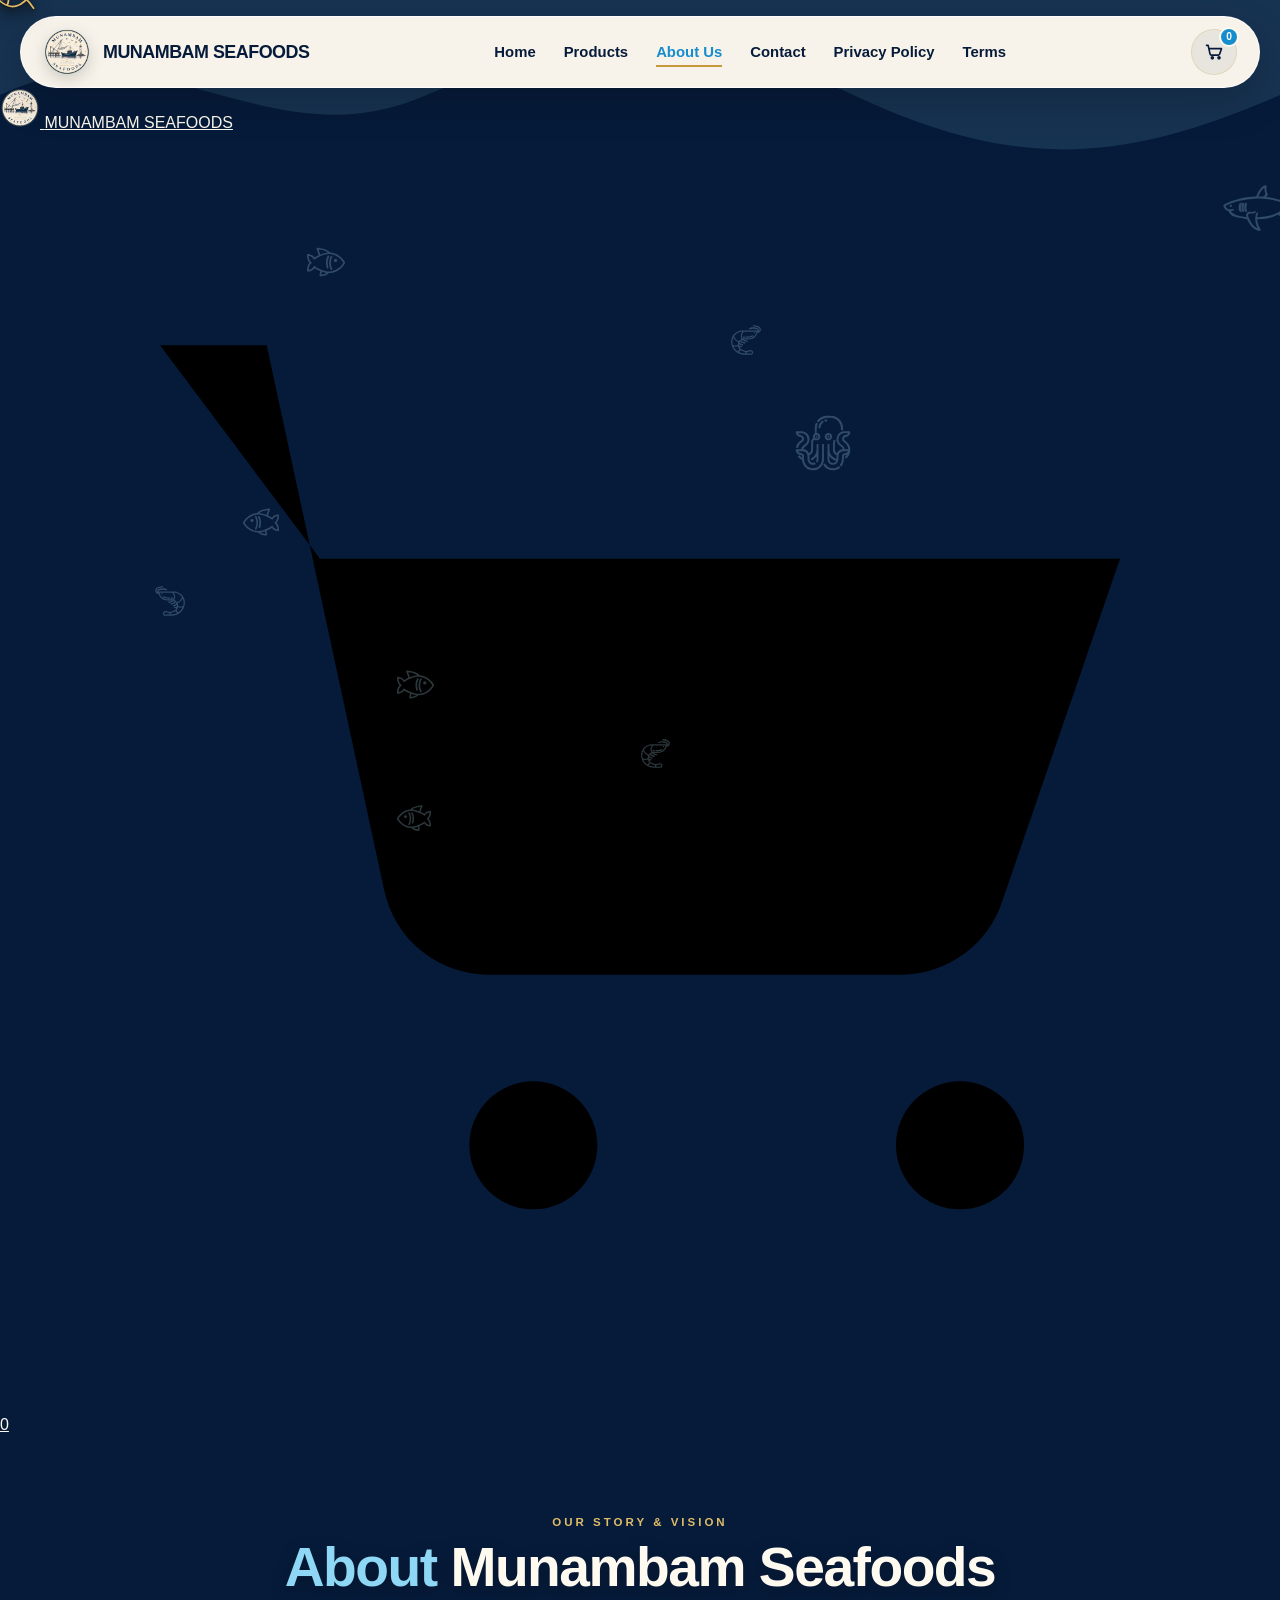
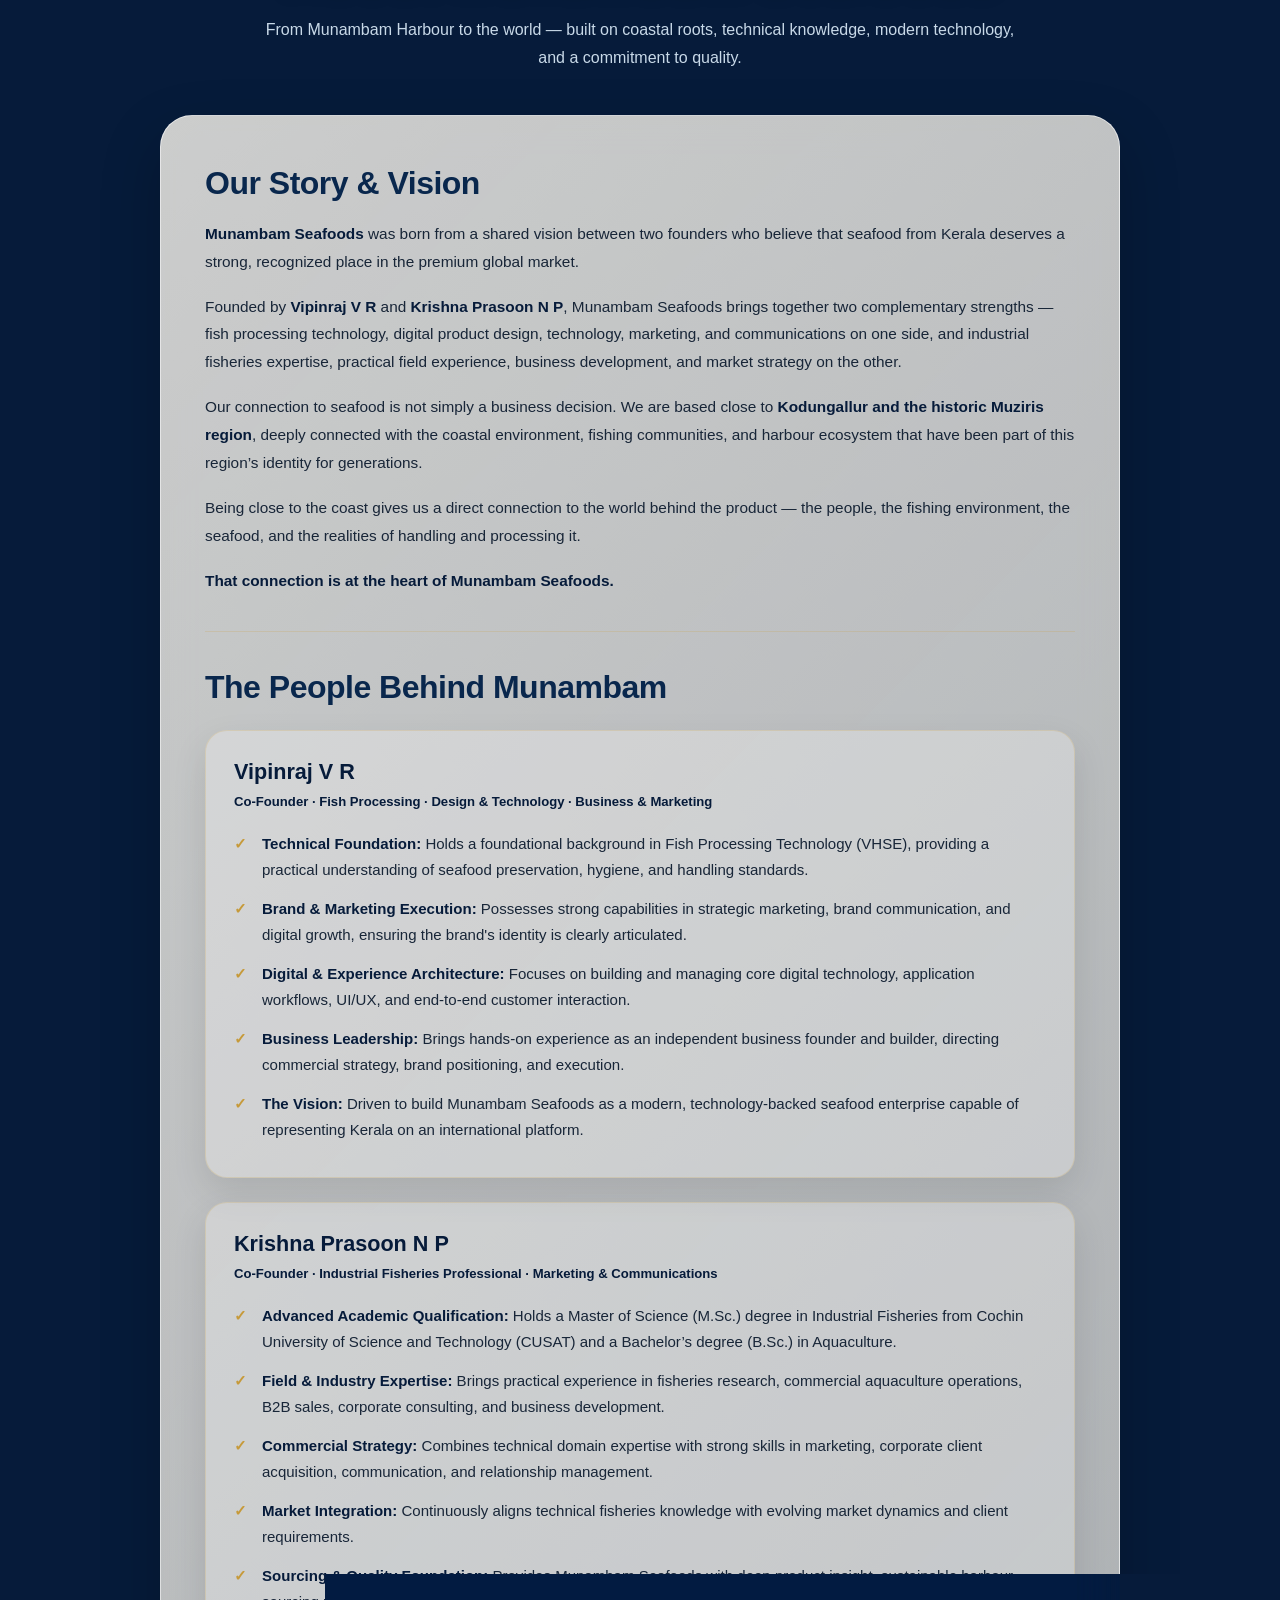
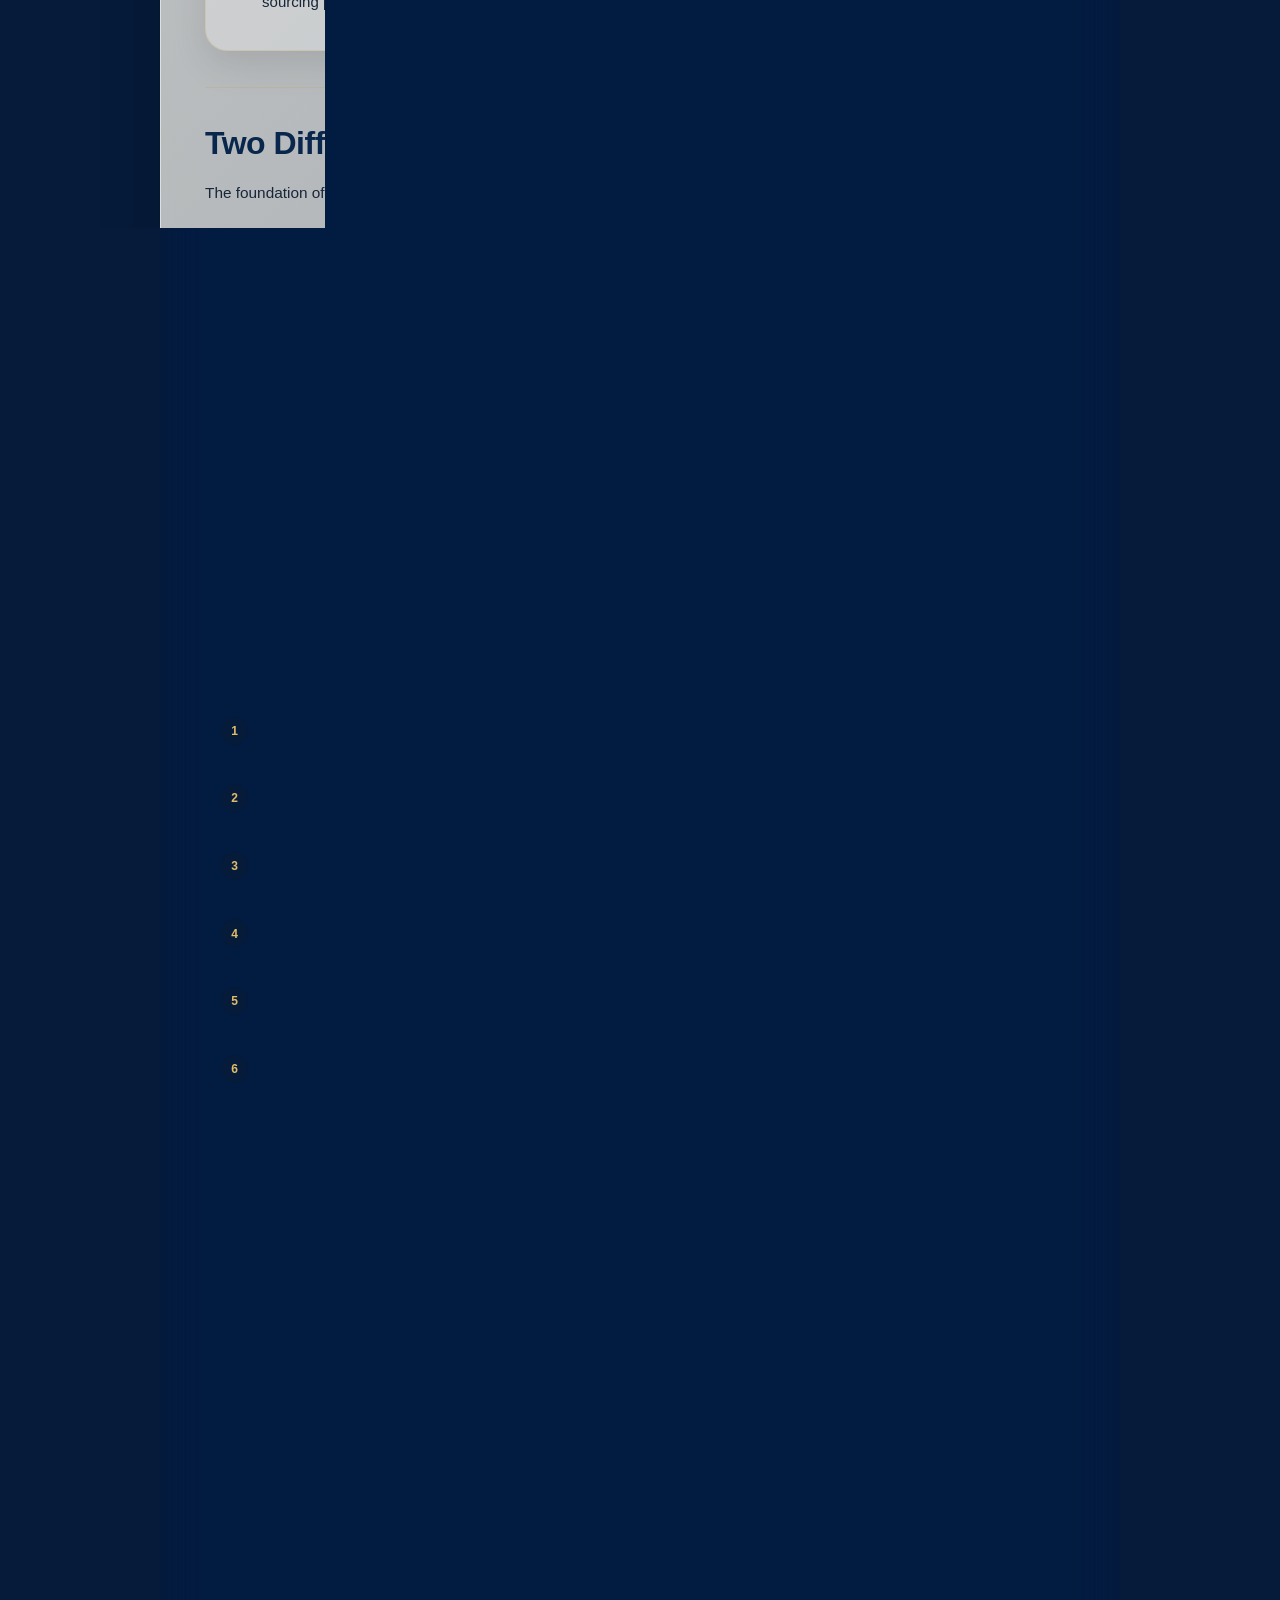
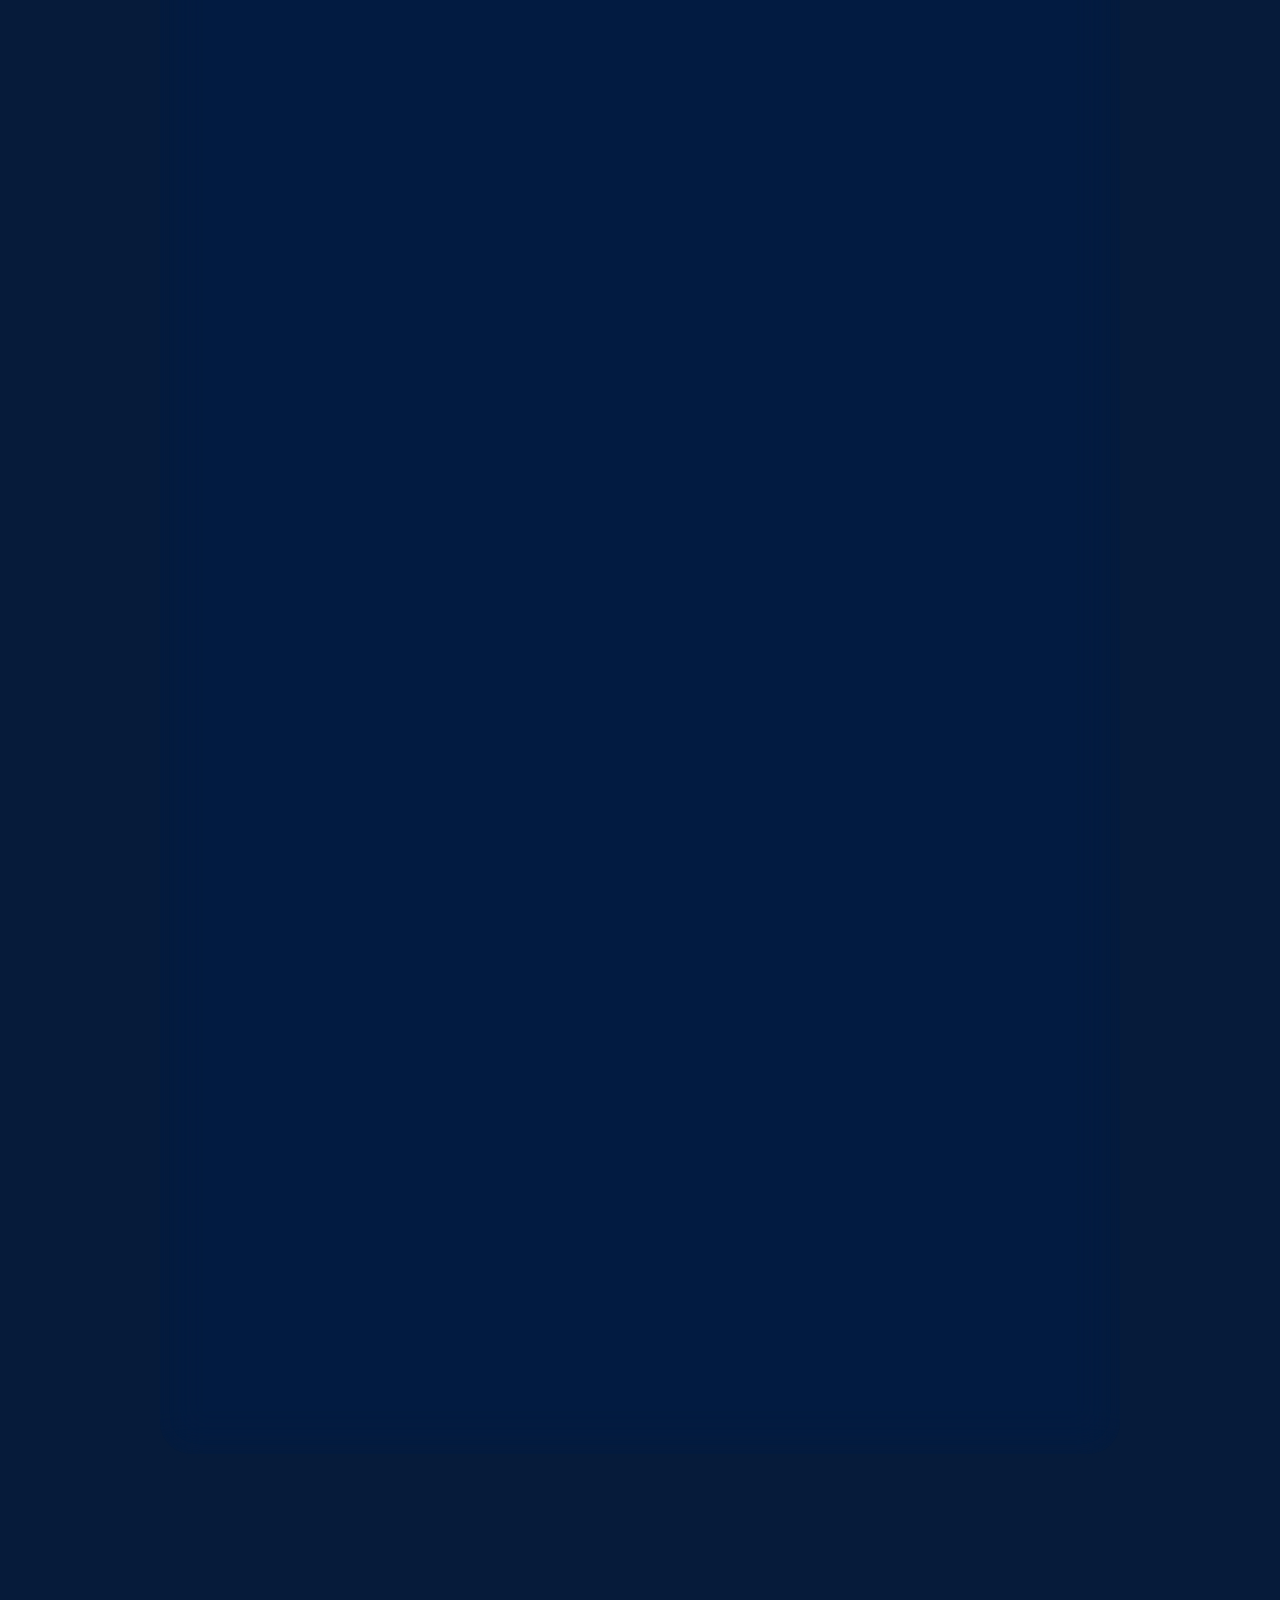
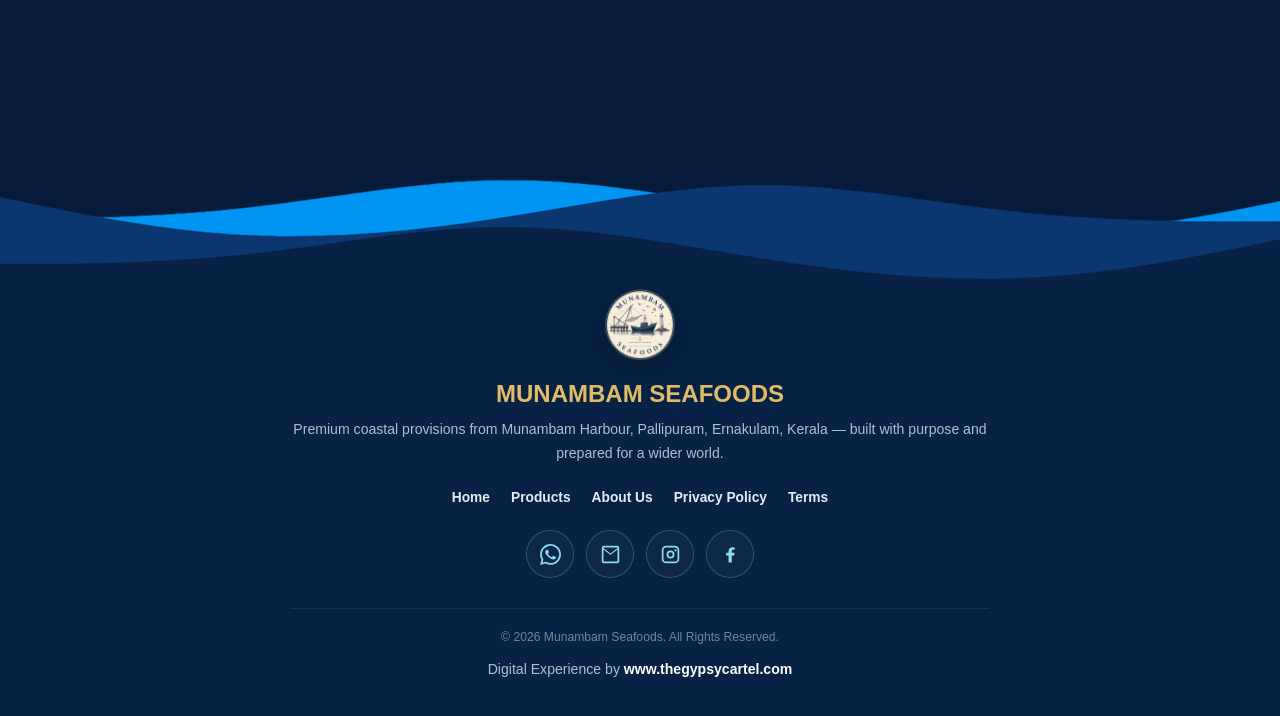
==== commit 8eef55d9: "Update index.html" ====
--- a/about/index.html
+++ b/about/index.html
@@ -1957,6 +1957,220 @@
             }
         }
 
+
+/* =========================================================
+   MOBILE-ONLY NAVIGATION
+   Desktop navigation above remains untouched.
+========================================================= */
+.mobile-nav-toggle,
+.mobile-nav-panel {
+    display: none;
+}
+
+@media (max-width: 850px) {
+    .site-nav {
+        display: none !important;
+    }
+
+    .mobile-site-nav {
+        position: sticky;
+        top: 10px;
+        z-index: 6000;
+        width: calc(100% - 20px);
+        min-height: 62px;
+        margin: 10px auto 0;
+        padding: 8px 10px;
+        display: grid;
+        grid-template-columns: 42px minmax(0, 1fr) 42px;
+        align-items: center;
+        gap: 8px;
+        background: rgba(255,250,240,.97);
+        border: 1px solid rgba(255,255,255,.85);
+        border-radius: 25px;
+        box-shadow: 0 15px 40px rgba(0,0,0,.20);
+        backdrop-filter: blur(14px);
+        -webkit-backdrop-filter: blur(14px);
+    }
+
+    .mobile-nav-toggle {
+        appearance: none;
+        width: 42px;
+        height: 42px;
+        padding: 0;
+        display: flex;
+        flex-direction: column;
+        align-items: center;
+        justify-content: center;
+        gap: 5px;
+        border: 0;
+        border-radius: 50%;
+        background: transparent;
+        color: var(--navy);
+        cursor: pointer !important;
+    }
+
+    .mobile-nav-toggle span {
+        display: block;
+        width: 21px;
+        height: 2px;
+        border-radius: 2px;
+        background: currentColor;
+        transition: transform .22s ease, opacity .22s ease;
+    }
+
+    .mobile-nav-toggle[aria-expanded="true"] span:nth-child(1) {
+        transform: translateY(7px) rotate(45deg);
+    }
+
+    .mobile-nav-toggle[aria-expanded="true"] span:nth-child(2) {
+        opacity: 0;
+    }
+
+    .mobile-nav-toggle[aria-expanded="true"] span:nth-child(3) {
+        transform: translateY(-7px) rotate(-45deg);
+    }
+
+    .mobile-brand {
+        min-width: 0;
+        display: flex;
+        align-items: center;
+        justify-content: center;
+        gap: 8px;
+        color: var(--navy);
+        text-decoration: none;
+        overflow: hidden;
+    }
+
+    .mobile-brand img {
+        width: 40px;
+        height: 40px;
+        flex: 0 0 40px;
+        object-fit: contain;
+        filter: drop-shadow(0 5px 8px rgba(0,0,0,.16));
+    }
+
+    .mobile-brand-text {
+        min-width: 0;
+        overflow: hidden;
+        text-overflow: ellipsis;
+        white-space: nowrap;
+        font-size: .86rem;
+        font-weight: 800;
+        letter-spacing: -.3px;
+    }
+
+    .mobile-cart-link {
+        width: 42px;
+        height: 42px;
+        flex: 0 0 42px;
+        position: relative;
+        display: inline-flex;
+        align-items: center;
+        justify-content: center;
+        color: var(--navy);
+        background: rgba(6,27,58,.06);
+        border: 1px solid rgba(198,154,58,.22);
+        border-radius: 50%;
+        text-decoration: none;
+        cursor: pointer !important;
+    }
+
+    .mobile-cart-link svg {
+        width: 19px;
+        height: 19px;
+        fill: none;
+        stroke: currentColor;
+        stroke-width: 2;
+        stroke-linecap: round;
+        stroke-linejoin: round;
+    }
+
+    .mobile-cart-count {
+        position: absolute;
+        top: -3px;
+        right: -3px;
+        min-width: 18px;
+        height: 18px;
+        padding: 0 4px;
+        display: grid;
+        place-items: center;
+        border-radius: 20px;
+        background: var(--blue);
+        color: #fff;
+        font-size: .58rem;
+        font-weight: 800;
+        border: 2px solid var(--cream);
+        line-height: 1;
+    }
+
+    .mobile-nav-panel {
+        position: fixed;
+        top: 82px;
+        left: 10px;
+        right: 10px;
+        z-index: 5999;
+        padding: 10px;
+        background: rgba(255,250,240,.985);
+        border: 1px solid rgba(198,154,58,.22);
+        border-radius: 22px;
+        box-shadow: 0 20px 50px rgba(0,0,0,.24);
+        backdrop-filter: blur(18px);
+        -webkit-backdrop-filter: blur(18px);
+    }
+
+    .mobile-nav-panel.is-open {
+        display: block;
+    }
+
+    .mobile-nav-panel a {
+        display: flex;
+        align-items: center;
+        min-height: 46px;
+        padding: 0 15px;
+        border-radius: 13px;
+        color: var(--navy);
+        text-decoration: none;
+        font-size: .9rem;
+        font-weight: 750;
+        cursor: pointer !important;
+    }
+
+    .mobile-nav-panel a + a {
+        margin-top: 3px;
+    }
+
+    .mobile-nav-panel a:hover,
+    .mobile-nav-panel a.active {
+        color: var(--blue);
+        background: rgba(22,141,204,.08);
+    }
+}
+
+@media (max-width: 380px) {
+    .mobile-site-nav {
+        grid-template-columns: 40px minmax(0,1fr) 40px;
+        padding-left: 7px;
+        padding-right: 7px;
+    }
+
+    .mobile-nav-toggle,
+    .mobile-cart-link {
+        width: 40px;
+        height: 40px;
+        flex-basis: 40px;
+    }
+
+    .mobile-brand-text {
+        font-size: .78rem;
+    }
+
+    .mobile-brand img {
+        width: 37px;
+        height: 37px;
+        flex-basis: 37px;
+    }
+}
+
 </style>
 <style>
 /* =========================================================
@@ -2350,7 +2564,7 @@
     
 
         <a
-            href="/cart/"
+            href="/products/cart.html"
             class="cart-link"
             aria-label="Open shopping cart"
             title="Shopping Cart"
@@ -2364,6 +2578,54 @@
         </a>
 
 </nav>
+<!-- MOBILE-ONLY NAVIGATION
+     Desktop .site-nav remains unchanged and is hidden only on mobile. -->
+<nav class="mobile-site-nav" aria-label="Mobile navigation">
+    <button
+        type="button"
+        class="mobile-nav-toggle"
+        id="mobileNavToggle"
+        aria-expanded="false"
+        aria-controls="mobileNavPanel"
+        aria-label="Open navigation menu"
+    >
+        <span></span><span></span><span></span>
+    </button>
+
+    <a href="/" class="mobile-brand" aria-label="Munambam Seafoods Home">
+        <img
+            src="/assets/MUNAMBAM_Seafood_Logo_HQ.png"
+            alt="Munambam Seafoods"
+            width="40"
+            height="40"
+        >
+        <span class="mobile-brand-text">MUNAMBAM SEAFOODS</span>
+    </a>
+
+    <a
+        href="/products/cart.html"
+        class="mobile-cart-link"
+        aria-label="Open shopping cart"
+        title="Shopping Cart"
+    >
+        <svg viewBox="0 0 24 24" aria-hidden="true">
+            <path d="M3 4h2l2.2 10.2a2 2 0 0 0 2 1.6h7.7a2 2 0 0 0 1.9-1.4L21 8H6"></path>
+            <circle cx="10" cy="19" r="1.2"></circle>
+            <circle cx="18" cy="19" r="1.2"></circle>
+        </svg>
+        <span class="mobile-cart-count" id="mobileCartCount">0</span>
+    </a>
+</nav>
+
+<div class="mobile-nav-panel" id="mobileNavPanel" aria-hidden="true">
+    <a href="/">Home</a>
+    <a href="/products/">Products</a>
+    <a href="/about/" class="active" aria-current="page">About Us</a>
+    <a href="/contact/">Contact</a>
+    <a href="/privacy/">Privacy Policy</a>
+    <a href="/terms/">Terms</a>
+</div>
+
 
 
     <!-- =========================================================
@@ -2661,6 +2923,60 @@
 
     </footer>
 
+
+
+<script>
+(function () {
+    const toggle = document.getElementById("mobileNavToggle");
+    const panel = document.getElementById("mobileNavPanel");
+
+    if (!toggle || !panel) return;
+
+    function closeMenu() {
+        toggle.setAttribute("aria-expanded", "false");
+        toggle.setAttribute("aria-label", "Open navigation menu");
+        panel.classList.remove("is-open");
+        panel.setAttribute("aria-hidden", "true");
+    }
+
+    function openMenu() {
+        toggle.setAttribute("aria-expanded", "true");
+        toggle.setAttribute("aria-label", "Close navigation menu");
+        panel.classList.add("is-open");
+        panel.setAttribute("aria-hidden", "false");
+    }
+
+    toggle.addEventListener("click", function () {
+        if (toggle.getAttribute("aria-expanded") === "true") {
+            closeMenu();
+        } else {
+            openMenu();
+        }
+    });
+
+    panel.querySelectorAll("a").forEach(function (link) {
+        link.addEventListener("click", closeMenu);
+    });
+
+    document.addEventListener("click", function (event) {
+        if (
+            panel.classList.contains("is-open") &&
+            !panel.contains(event.target) &&
+            !toggle.contains(event.target)
+        ) {
+            closeMenu();
+        }
+    });
+
+    document.addEventListener("keydown", function (event) {
+        if (event.key === "Escape") closeMenu();
+    });
+
+    window.addEventListener("resize", function () {
+        if (window.innerWidth > 850) closeMenu();
+    });
+})();
+</script>
 
 <script>
 
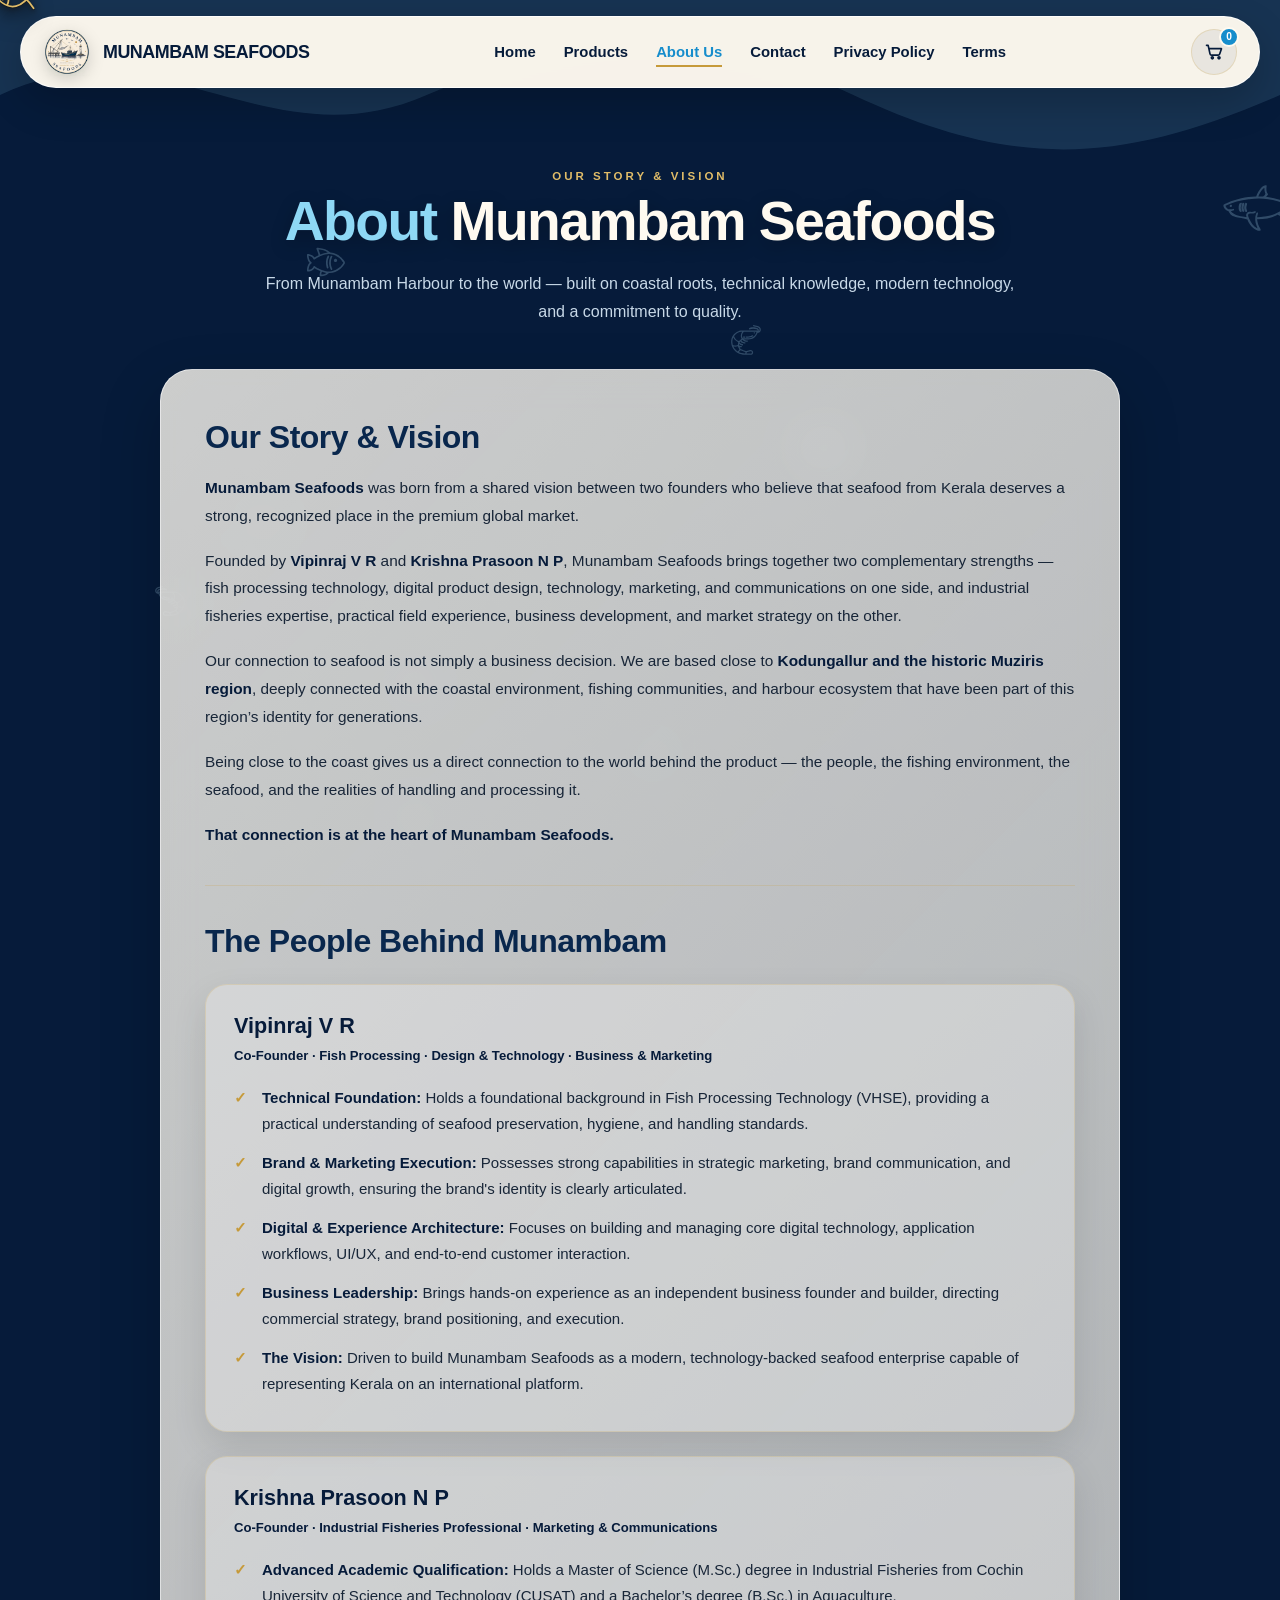
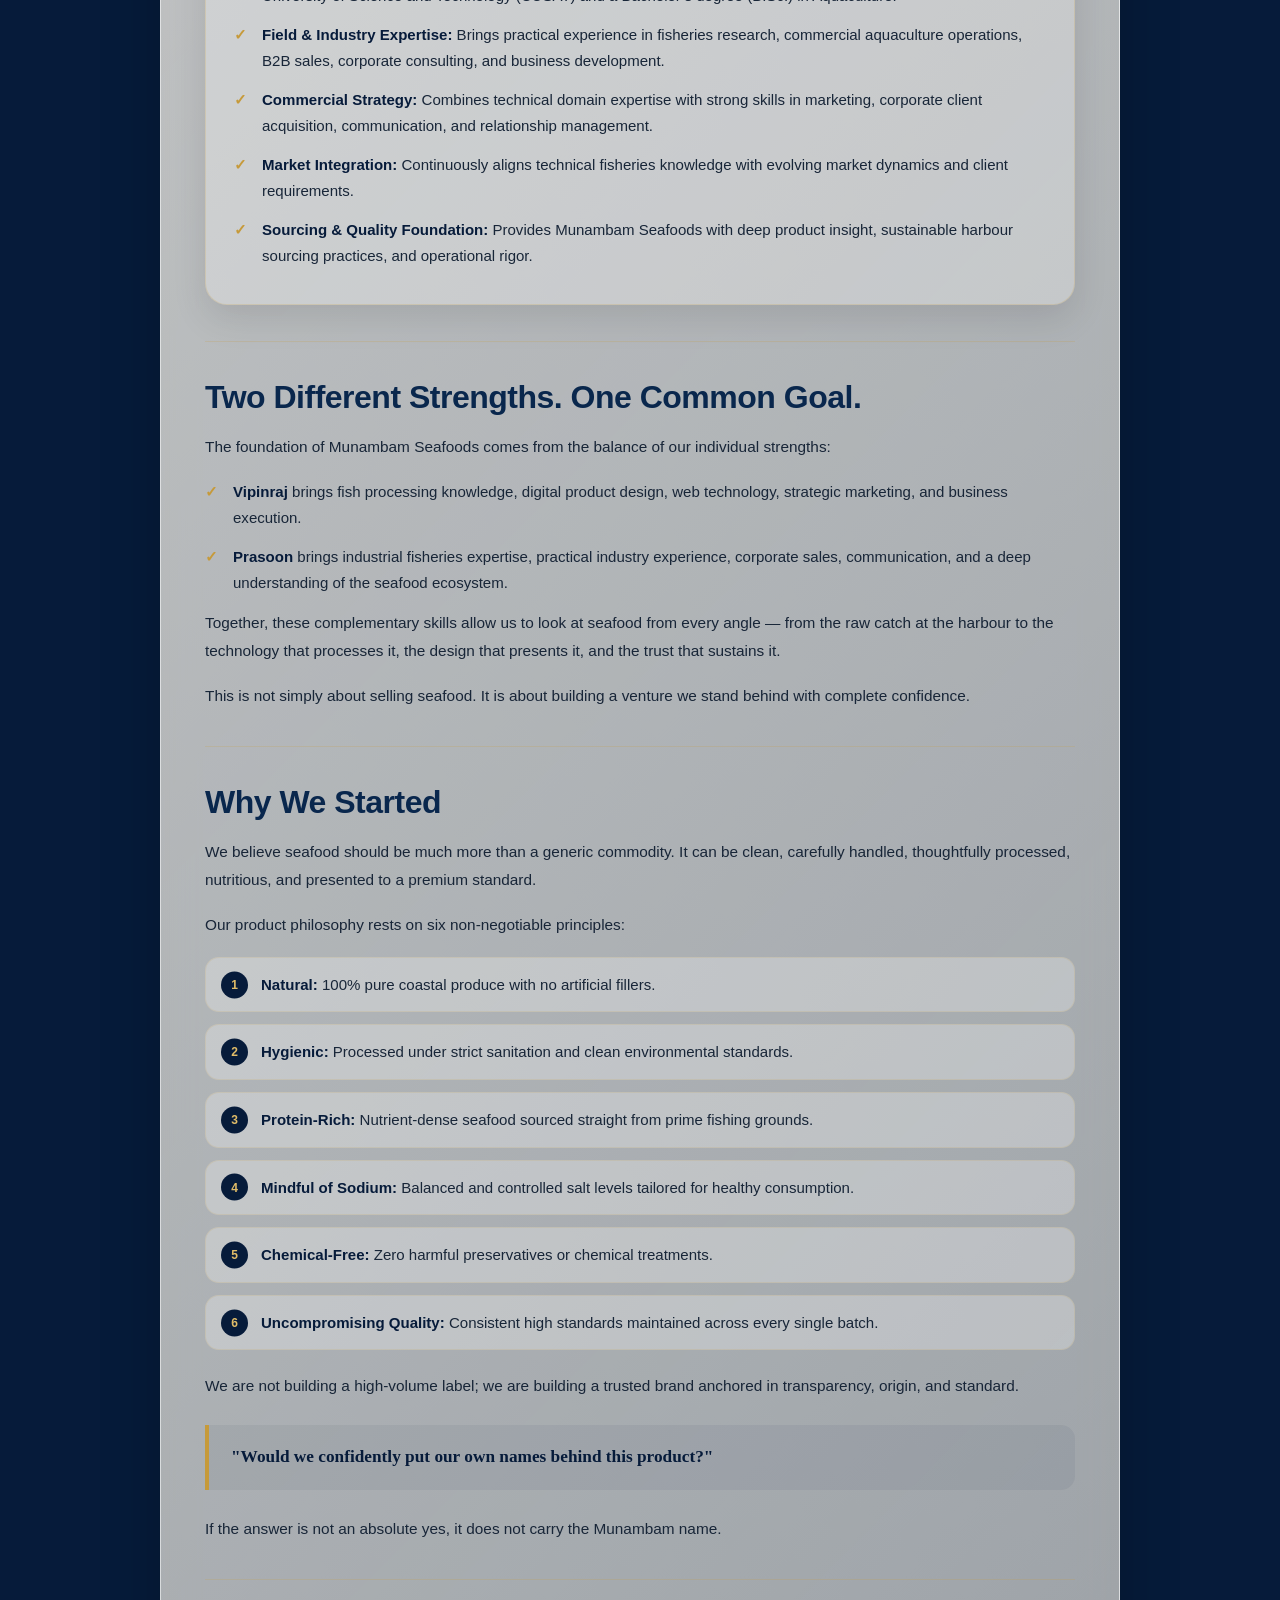
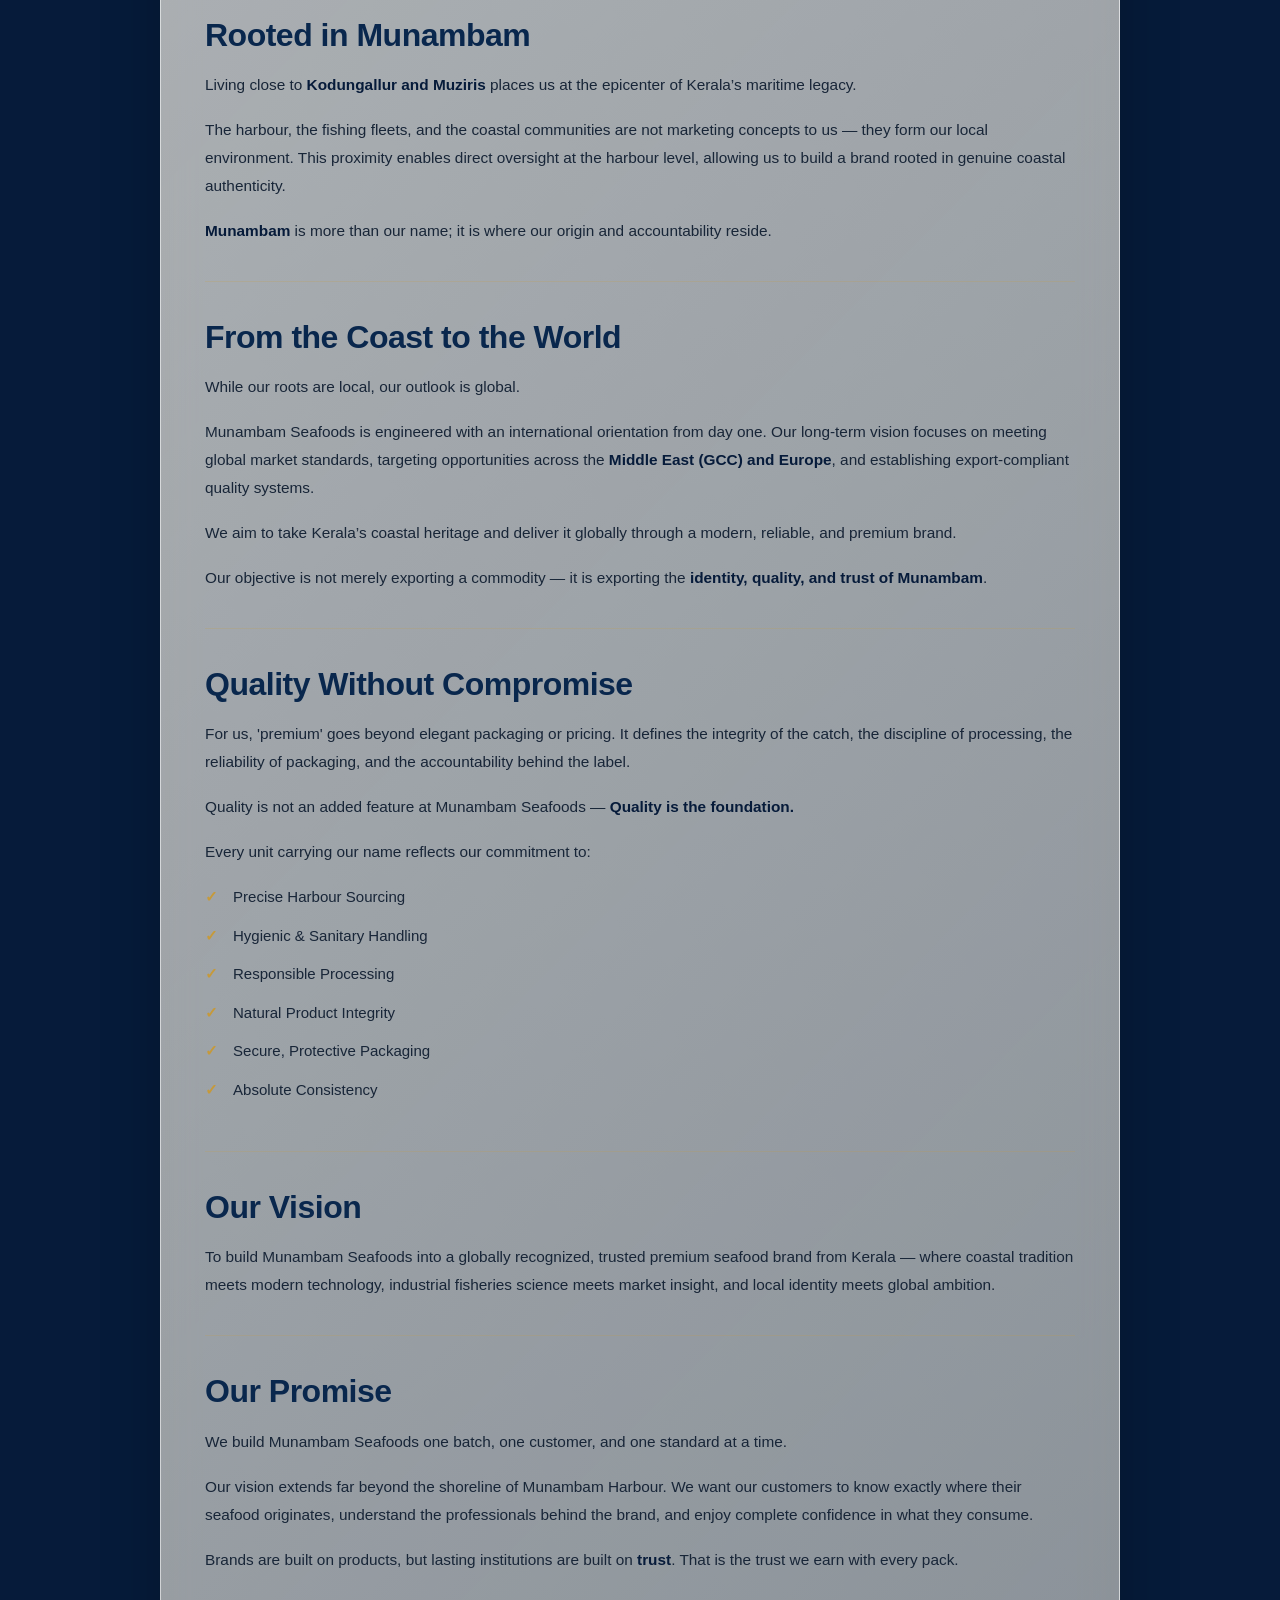
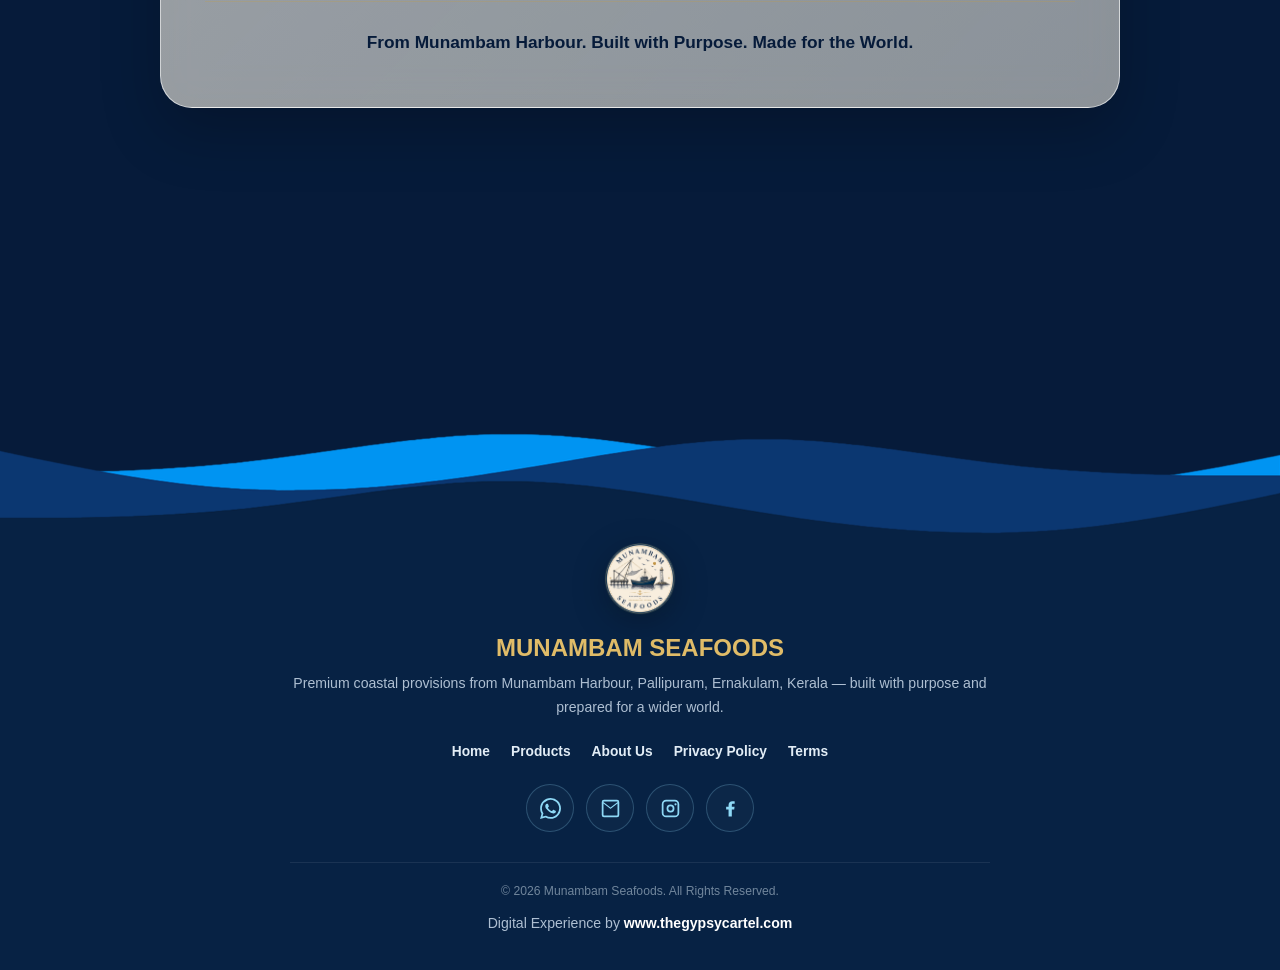
==== commit f8dfafc1: "Update index.html" ====
--- a/about/index.html
+++ b/about/index.html
@@ -1957,220 +1957,6 @@
             }
         }
 
-
-/* =========================================================
-   MOBILE-ONLY NAVIGATION
-   Desktop navigation above remains untouched.
-========================================================= */
-.mobile-nav-toggle,
-.mobile-nav-panel {
-    display: none;
-}
-
-@media (max-width: 850px) {
-    .site-nav {
-        display: none !important;
-    }
-
-    .mobile-site-nav {
-        position: sticky;
-        top: 10px;
-        z-index: 6000;
-        width: calc(100% - 20px);
-        min-height: 62px;
-        margin: 10px auto 0;
-        padding: 8px 10px;
-        display: grid;
-        grid-template-columns: 42px minmax(0, 1fr) 42px;
-        align-items: center;
-        gap: 8px;
-        background: rgba(255,250,240,.97);
-        border: 1px solid rgba(255,255,255,.85);
-        border-radius: 25px;
-        box-shadow: 0 15px 40px rgba(0,0,0,.20);
-        backdrop-filter: blur(14px);
-        -webkit-backdrop-filter: blur(14px);
-    }
-
-    .mobile-nav-toggle {
-        appearance: none;
-        width: 42px;
-        height: 42px;
-        padding: 0;
-        display: flex;
-        flex-direction: column;
-        align-items: center;
-        justify-content: center;
-        gap: 5px;
-        border: 0;
-        border-radius: 50%;
-        background: transparent;
-        color: var(--navy);
-        cursor: pointer !important;
-    }
-
-    .mobile-nav-toggle span {
-        display: block;
-        width: 21px;
-        height: 2px;
-        border-radius: 2px;
-        background: currentColor;
-        transition: transform .22s ease, opacity .22s ease;
-    }
-
-    .mobile-nav-toggle[aria-expanded="true"] span:nth-child(1) {
-        transform: translateY(7px) rotate(45deg);
-    }
-
-    .mobile-nav-toggle[aria-expanded="true"] span:nth-child(2) {
-        opacity: 0;
-    }
-
-    .mobile-nav-toggle[aria-expanded="true"] span:nth-child(3) {
-        transform: translateY(-7px) rotate(-45deg);
-    }
-
-    .mobile-brand {
-        min-width: 0;
-        display: flex;
-        align-items: center;
-        justify-content: center;
-        gap: 8px;
-        color: var(--navy);
-        text-decoration: none;
-        overflow: hidden;
-    }
-
-    .mobile-brand img {
-        width: 40px;
-        height: 40px;
-        flex: 0 0 40px;
-        object-fit: contain;
-        filter: drop-shadow(0 5px 8px rgba(0,0,0,.16));
-    }
-
-    .mobile-brand-text {
-        min-width: 0;
-        overflow: hidden;
-        text-overflow: ellipsis;
-        white-space: nowrap;
-        font-size: .86rem;
-        font-weight: 800;
-        letter-spacing: -.3px;
-    }
-
-    .mobile-cart-link {
-        width: 42px;
-        height: 42px;
-        flex: 0 0 42px;
-        position: relative;
-        display: inline-flex;
-        align-items: center;
-        justify-content: center;
-        color: var(--navy);
-        background: rgba(6,27,58,.06);
-        border: 1px solid rgba(198,154,58,.22);
-        border-radius: 50%;
-        text-decoration: none;
-        cursor: pointer !important;
-    }
-
-    .mobile-cart-link svg {
-        width: 19px;
-        height: 19px;
-        fill: none;
-        stroke: currentColor;
-        stroke-width: 2;
-        stroke-linecap: round;
-        stroke-linejoin: round;
-    }
-
-    .mobile-cart-count {
-        position: absolute;
-        top: -3px;
-        right: -3px;
-        min-width: 18px;
-        height: 18px;
-        padding: 0 4px;
-        display: grid;
-        place-items: center;
-        border-radius: 20px;
-        background: var(--blue);
-        color: #fff;
-        font-size: .58rem;
-        font-weight: 800;
-        border: 2px solid var(--cream);
-        line-height: 1;
-    }
-
-    .mobile-nav-panel {
-        position: fixed;
-        top: 82px;
-        left: 10px;
-        right: 10px;
-        z-index: 5999;
-        padding: 10px;
-        background: rgba(255,250,240,.985);
-        border: 1px solid rgba(198,154,58,.22);
-        border-radius: 22px;
-        box-shadow: 0 20px 50px rgba(0,0,0,.24);
-        backdrop-filter: blur(18px);
-        -webkit-backdrop-filter: blur(18px);
-    }
-
-    .mobile-nav-panel.is-open {
-        display: block;
-    }
-
-    .mobile-nav-panel a {
-        display: flex;
-        align-items: center;
-        min-height: 46px;
-        padding: 0 15px;
-        border-radius: 13px;
-        color: var(--navy);
-        text-decoration: none;
-        font-size: .9rem;
-        font-weight: 750;
-        cursor: pointer !important;
-    }
-
-    .mobile-nav-panel a + a {
-        margin-top: 3px;
-    }
-
-    .mobile-nav-panel a:hover,
-    .mobile-nav-panel a.active {
-        color: var(--blue);
-        background: rgba(22,141,204,.08);
-    }
-}
-
-@media (max-width: 380px) {
-    .mobile-site-nav {
-        grid-template-columns: 40px minmax(0,1fr) 40px;
-        padding-left: 7px;
-        padding-right: 7px;
-    }
-
-    .mobile-nav-toggle,
-    .mobile-cart-link {
-        width: 40px;
-        height: 40px;
-        flex-basis: 40px;
-    }
-
-    .mobile-brand-text {
-        font-size: .78rem;
-    }
-
-    .mobile-brand img {
-        width: 37px;
-        height: 37px;
-        flex-basis: 37px;
-    }
-}
-
 </style>
 <style>
 /* =========================================================
@@ -2578,54 +2364,6 @@
         </a>
 
 </nav>
-<!-- MOBILE-ONLY NAVIGATION
-     Desktop .site-nav remains unchanged and is hidden only on mobile. -->
-<nav class="mobile-site-nav" aria-label="Mobile navigation">
-    <button
-        type="button"
-        class="mobile-nav-toggle"
-        id="mobileNavToggle"
-        aria-expanded="false"
-        aria-controls="mobileNavPanel"
-        aria-label="Open navigation menu"
-    >
-        <span></span><span></span><span></span>
-    </button>
-
-    <a href="/" class="mobile-brand" aria-label="Munambam Seafoods Home">
-        <img
-            src="/assets/MUNAMBAM_Seafood_Logo_HQ.png"
-            alt="Munambam Seafoods"
-            width="40"
-            height="40"
-        >
-        <span class="mobile-brand-text">MUNAMBAM SEAFOODS</span>
-    </a>
-
-    <a
-        href="/products/cart.html"
-        class="mobile-cart-link"
-        aria-label="Open shopping cart"
-        title="Shopping Cart"
-    >
-        <svg viewBox="0 0 24 24" aria-hidden="true">
-            <path d="M3 4h2l2.2 10.2a2 2 0 0 0 2 1.6h7.7a2 2 0 0 0 1.9-1.4L21 8H6"></path>
-            <circle cx="10" cy="19" r="1.2"></circle>
-            <circle cx="18" cy="19" r="1.2"></circle>
-        </svg>
-        <span class="mobile-cart-count" id="mobileCartCount">0</span>
-    </a>
-</nav>
-
-<div class="mobile-nav-panel" id="mobileNavPanel" aria-hidden="true">
-    <a href="/">Home</a>
-    <a href="/products/">Products</a>
-    <a href="/about/" class="active" aria-current="page">About Us</a>
-    <a href="/contact/">Contact</a>
-    <a href="/privacy/">Privacy Policy</a>
-    <a href="/terms/">Terms</a>
-</div>
-
 
 
     <!-- =========================================================
@@ -2923,60 +2661,6 @@
 
     </footer>
 
-
-
-<script>
-(function () {
-    const toggle = document.getElementById("mobileNavToggle");
-    const panel = document.getElementById("mobileNavPanel");
-
-    if (!toggle || !panel) return;
-
-    function closeMenu() {
-        toggle.setAttribute("aria-expanded", "false");
-        toggle.setAttribute("aria-label", "Open navigation menu");
-        panel.classList.remove("is-open");
-        panel.setAttribute("aria-hidden", "true");
-    }
-
-    function openMenu() {
-        toggle.setAttribute("aria-expanded", "true");
-        toggle.setAttribute("aria-label", "Close navigation menu");
-        panel.classList.add("is-open");
-        panel.setAttribute("aria-hidden", "false");
-    }
-
-    toggle.addEventListener("click", function () {
-        if (toggle.getAttribute("aria-expanded") === "true") {
-            closeMenu();
-        } else {
-            openMenu();
-        }
-    });
-
-    panel.querySelectorAll("a").forEach(function (link) {
-        link.addEventListener("click", closeMenu);
-    });
-
-    document.addEventListener("click", function (event) {
-        if (
-            panel.classList.contains("is-open") &&
-            !panel.contains(event.target) &&
-            !toggle.contains(event.target)
-        ) {
-            closeMenu();
-        }
-    });
-
-    document.addEventListener("keydown", function (event) {
-        if (event.key === "Escape") closeMenu();
-    });
-
-    window.addEventListener("resize", function () {
-        if (window.innerWidth > 850) closeMenu();
-    });
-})();
-</script>
 
 <script>
 
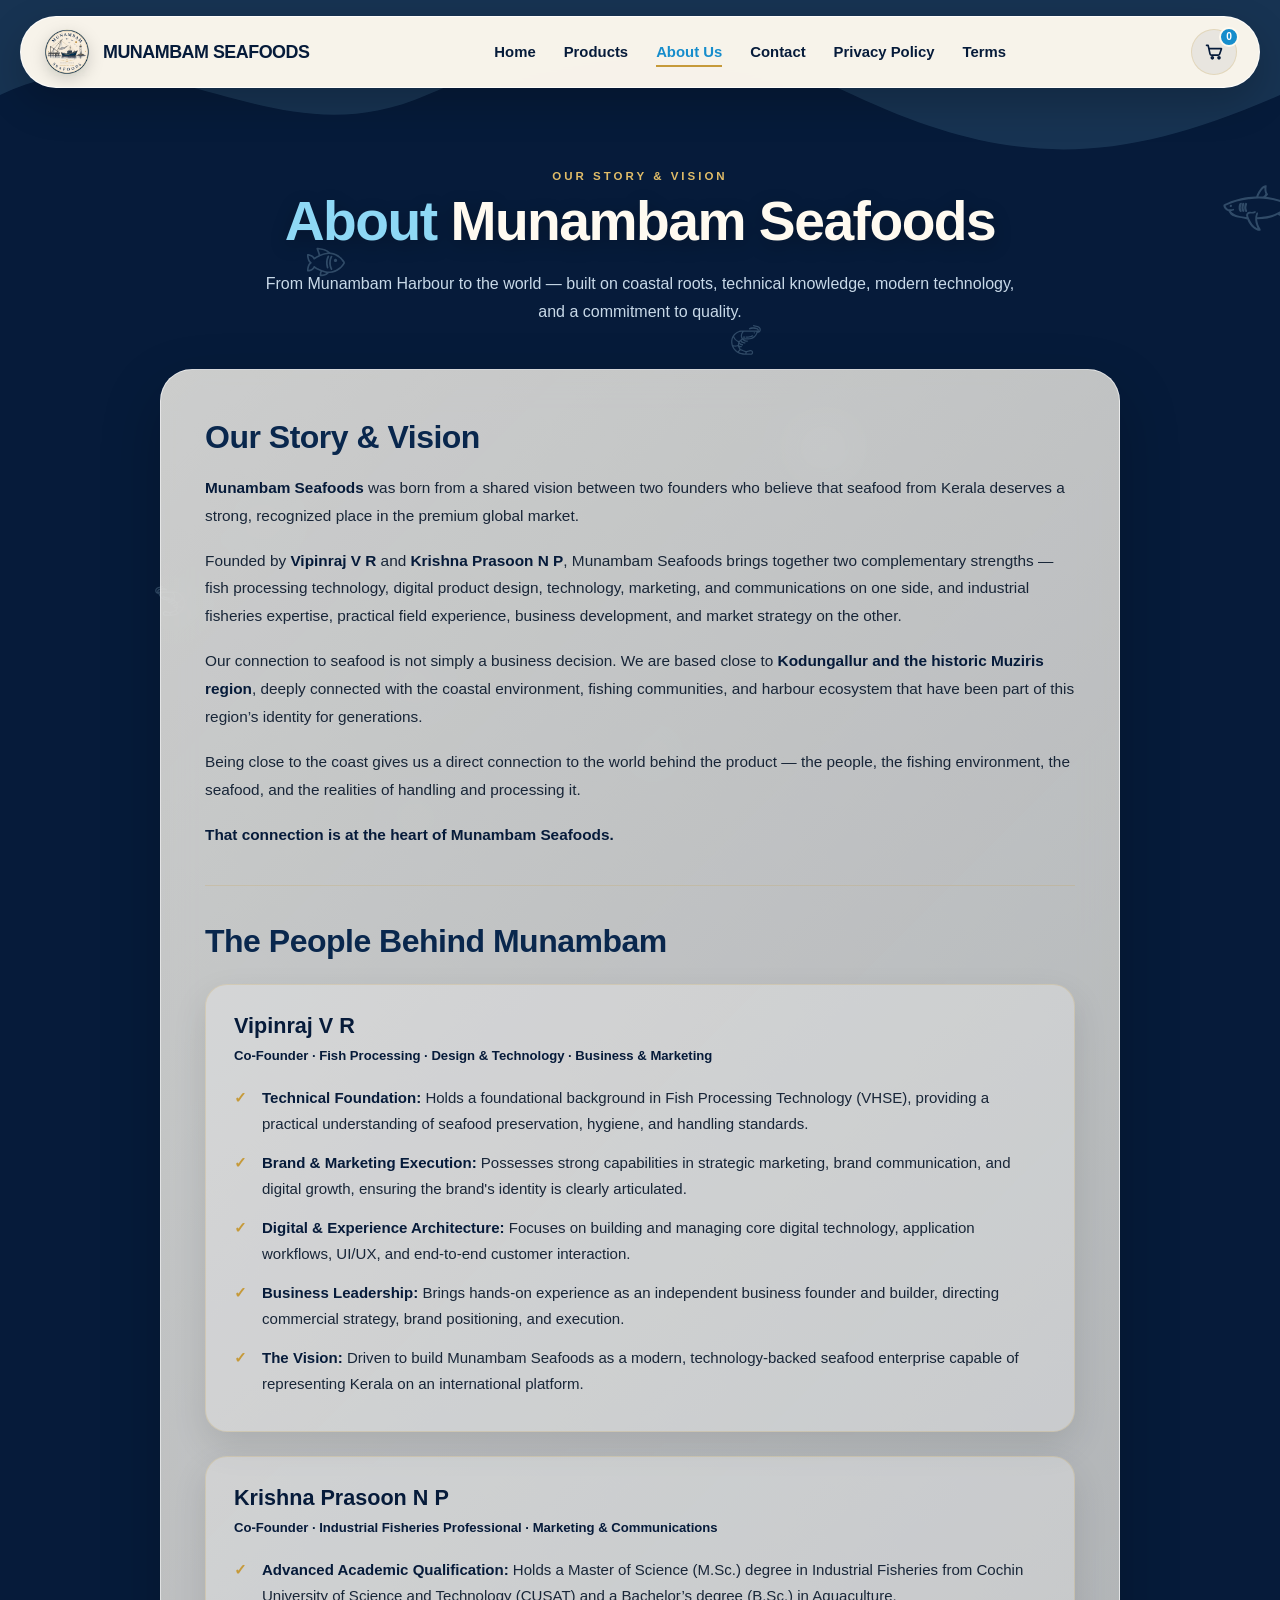
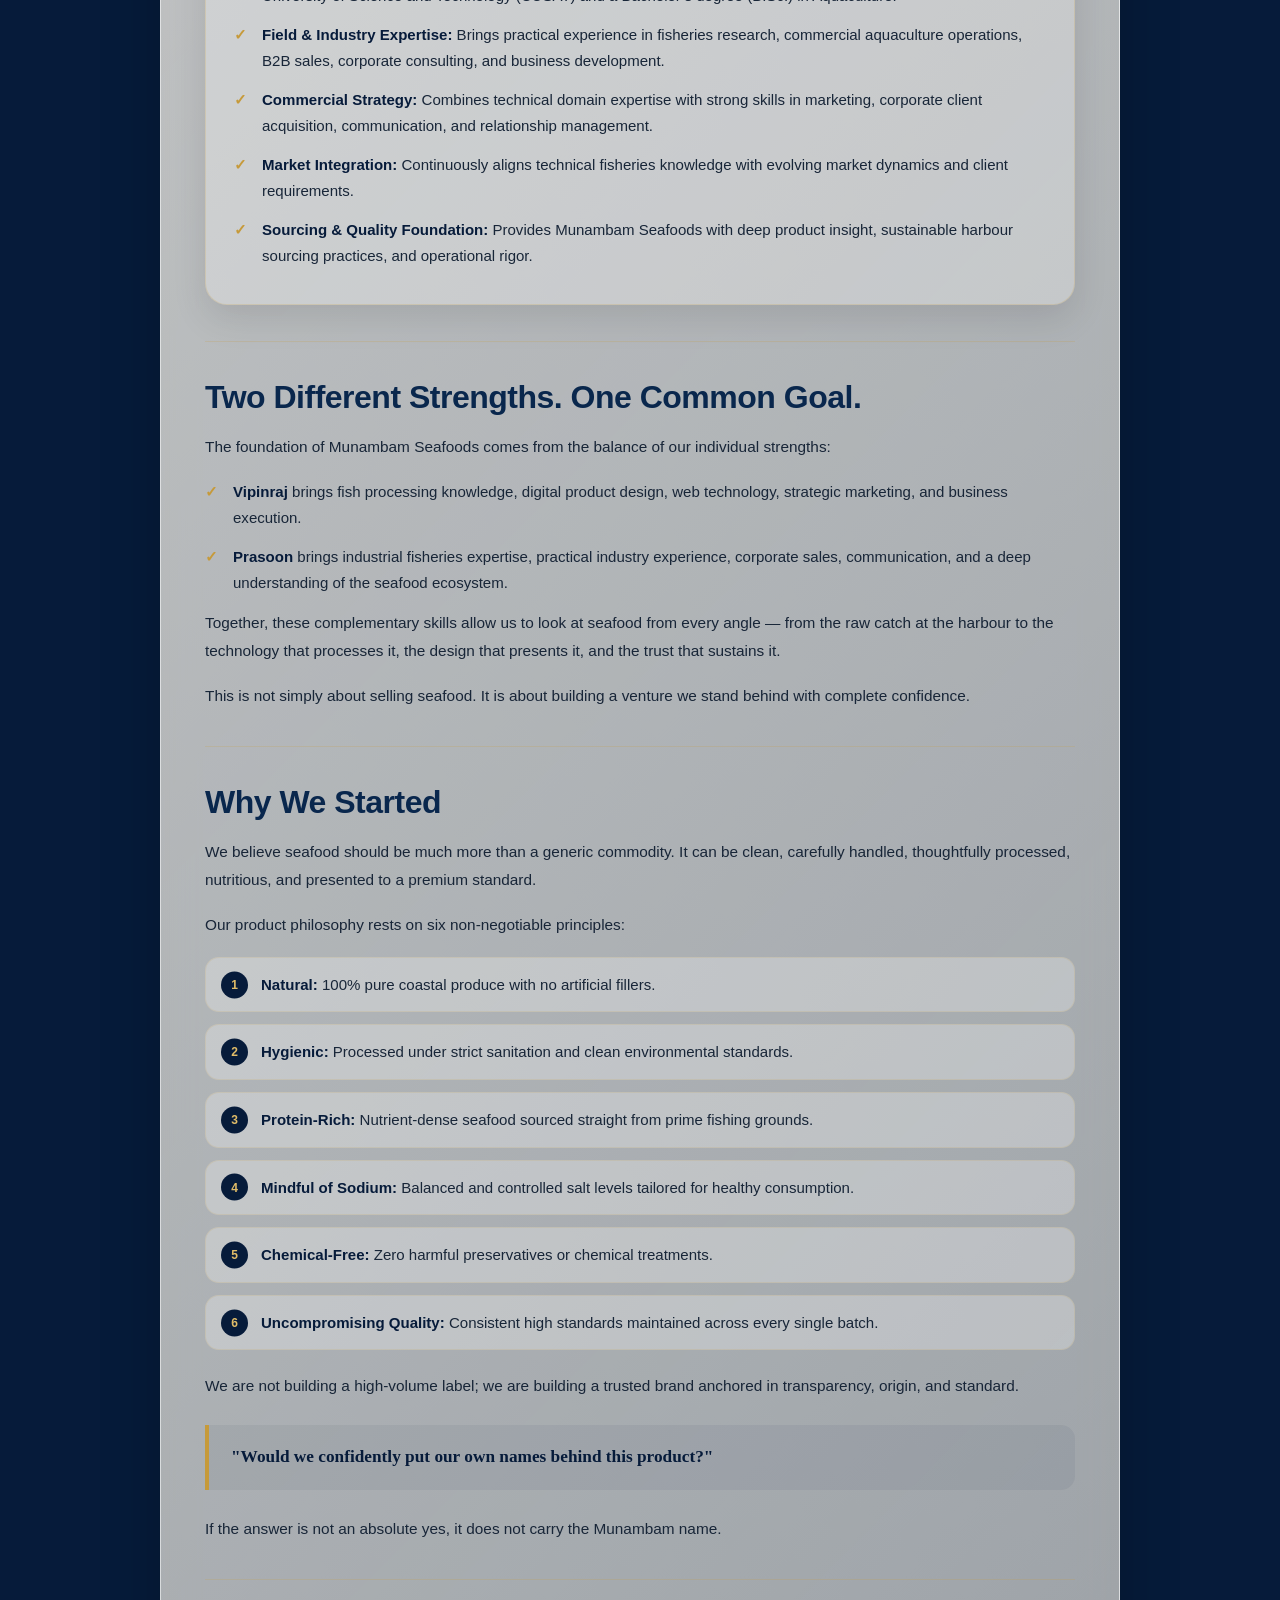
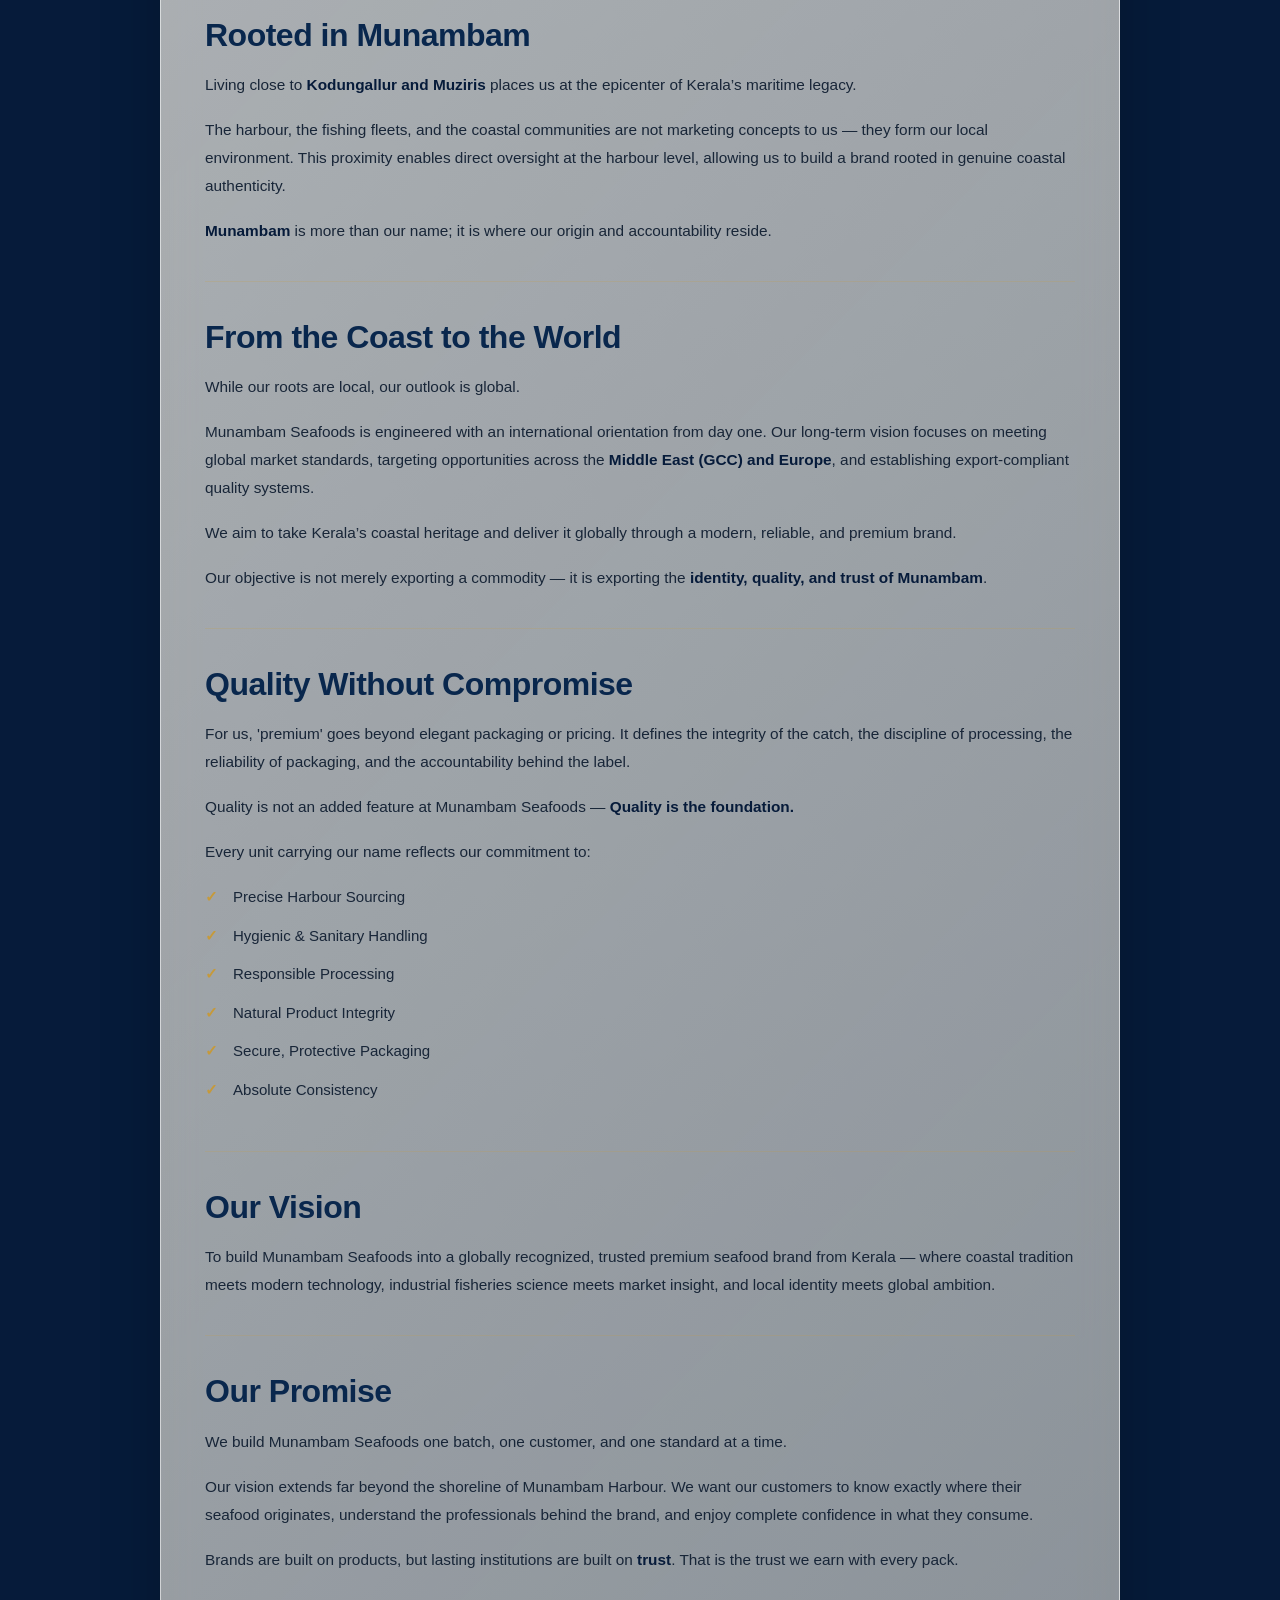
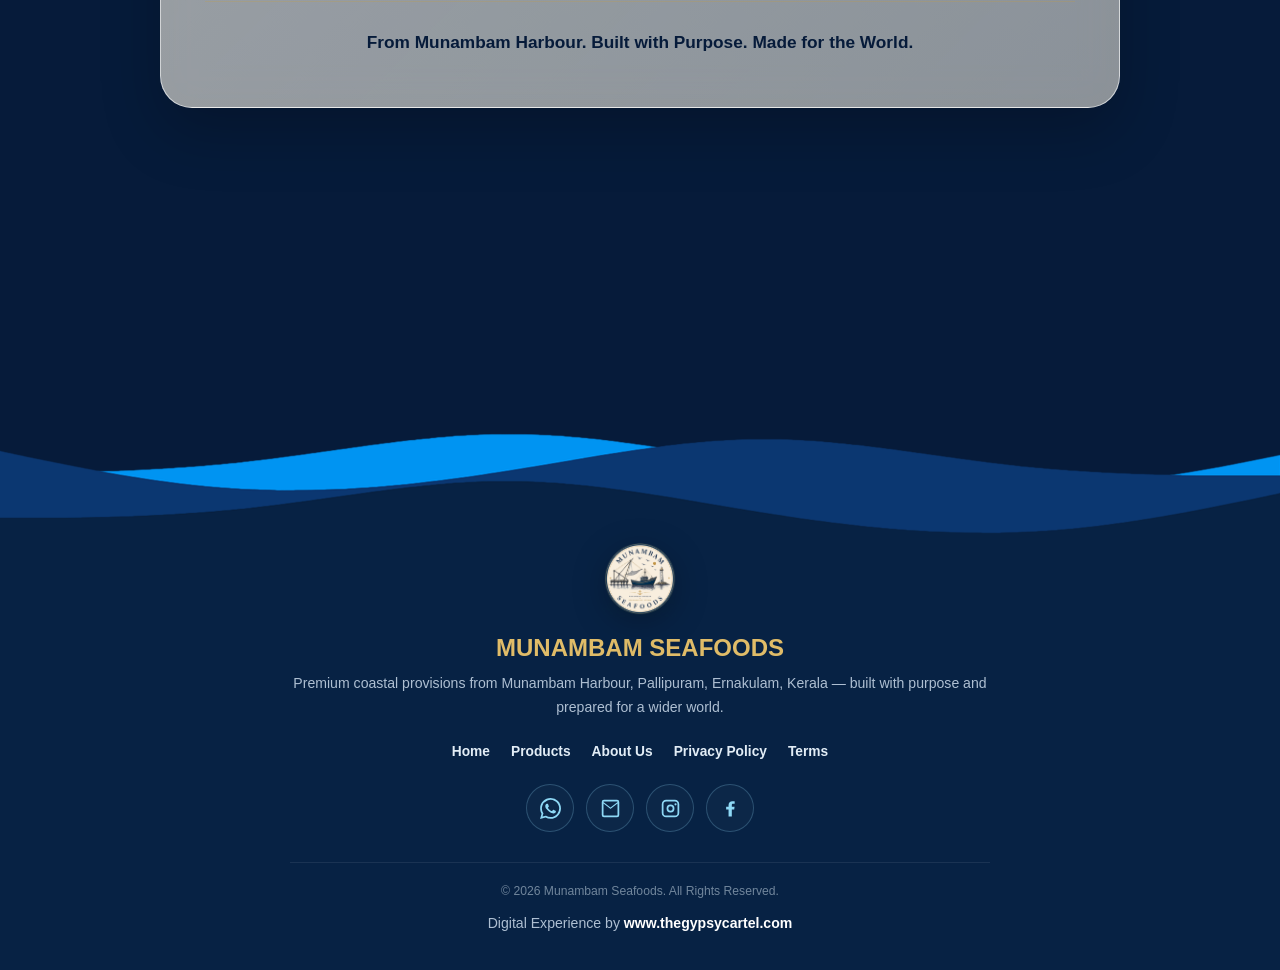
==== commit c36a565c: "Update index.html" ====
--- a/about/index.html
+++ b/about/index.html
@@ -144,6 +144,41 @@
             scroll-behavior: smooth;
         }
 
+        /* =========================================================
+           CUSTOM CURSOR — DESKTOP ONLY
+           Browser-level fish cursor. Active during hover,
+           mousedown, hold, mouseup and focus.
+        ========================================================= */
+        @media (min-width: 1025px) {
+            html,
+            body,
+            body *,
+            body *::before,
+            body *::after,
+            a,
+            a:link,
+            a:visited,
+            a:hover,
+            a:active,
+            a:focus,
+            button,
+            button:hover,
+            button:active,
+            button:focus,
+            input,
+            textarea,
+            select,
+            label,
+            [role="button"],
+            [tabindex] {
+                cursor: url("data:image/svg+xml,%3Csvg xmlns='http://www.w3.org/2000/svg' width='50' height='30' viewBox='0 0 50 30'%3E%3Cpath d='M5 15Q25-5 45 25M5 15Q25 35 45 5' fill='none' stroke='%23e0bc68' stroke-width='2.5' stroke-linecap='round'/%3E%3Cpath d='M15 8.5Q18 15 15 21.5' fill='none' stroke='%23e0bc68' stroke-width='2.5' stroke-linecap='round'/%3E%3Ccircle cx='10' cy='14.5' r='1.8' fill='%23e0bc68'/%3E%3C/svg%3E") 5 15, auto !important;
+            }
+
+            #fish-cursor {
+                display: none !important;
+            }
+        }
+
         body {
             margin: 0;
             min-height: 100vh;
@@ -162,20 +197,11 @@
 
             overflow-x: hidden;
 
-            cursor: none;
         }
 
         body::selection {
             background: var(--gold);
             color: var(--navy);
-        }
-
-        a,
-        button,
-        input,
-        textarea,
-        select {
-            cursor: none !important;
         }
 
         img {
@@ -1594,13 +1620,11 @@
             }
 
             .nav-links {
-                gap:
-                    14px;
-            }
-
-            .nav-links a {
-                font-size:
-                    .77rem;
+                display: none;
+            }
+
+            .nav-toggle {
+                display: inline-flex;
             }
 
             .hero {
@@ -1661,30 +1685,6 @@
                     44px;
             }
 
-            .nav-links {
-                gap:
-                    11px;
-
-                overflow-x:
-                    auto;
-
-                scrollbar-width:
-                    none;
-            }
-
-            .nav-links::-webkit-scrollbar {
-                display:
-                    none;
-            }
-
-            .nav-links a {
-                font-size:
-                    .72rem;
-
-                white-space:
-                    nowrap;
-            }
-
             .hero {
                 margin-top:
                     12px;
@@ -1833,17 +1833,23 @@
         ========================================================= */
 
         @media (hover:none) and (pointer:coarse) {
-
+            html,
             body,
+            body *,
+            body *::before,
+            body *::after,
             a,
-            button {
-                cursor:
-                    auto !important;
+            button,
+            input,
+            textarea,
+            select,
+            [role="button"],
+            [tabindex] {
+                cursor: auto !important;
             }
 
             #fish-cursor {
-                display:
-                    none;
+                display: none !important;
             }
         }
 
@@ -1955,6 +1961,291 @@
                 height:18px;
                 font-size:.58rem;
             }
+
+            .nav-toggle {
+                width: 40px;
+                height: 40px;
+            }
+        }
+
+
+        /* =========================================================
+           HAMBURGER + MOBILE SIDE DRAWER
+           Same links as desktop. Visible only ≤850px.
+        ========================================================= */
+
+        .nav-toggle {
+            display: none;
+            position: relative;
+            width: 42px;
+            height: 42px;
+            flex: 0 0 42px;
+            align-items: center;
+            justify-content: center;
+            margin: 0;
+            padding: 0;
+            border: 1px solid rgba(198,154,58,.22);
+            border-radius: 50%;
+            background: rgba(6,27,58,.06);
+            color: var(--navy);
+            transition: background .2s ease, transform .2s ease, border-color .2s ease;
+            z-index: 5100;
+        }
+
+        .nav-toggle:hover {
+            background: var(--gold);
+            border-color: var(--gold);
+            transform: translateY(-2px);
+        }
+
+        .nav-toggle:focus-visible {
+            outline: 2px solid var(--gold);
+            outline-offset: 3px;
+        }
+
+        .nav-toggle-bars {
+            display: block;
+            width: 18px;
+            height: 14px;
+            position: relative;
+        }
+
+        .nav-toggle-bars span {
+            position: absolute;
+            left: 0;
+            width: 100%;
+            height: 2px;
+            border-radius: 2px;
+            background: currentColor;
+            transition: transform .28s ease, opacity .2s ease, top .28s ease;
+        }
+
+        .nav-toggle-bars span:nth-child(1) { top: 0; }
+        .nav-toggle-bars span:nth-child(2) { top: 6px; }
+        .nav-toggle-bars span:nth-child(3) { top: 12px; }
+
+        .nav-toggle[aria-expanded="true"] .nav-toggle-bars span:nth-child(1) {
+            top: 6px;
+            transform: rotate(45deg);
+        }
+
+        .nav-toggle[aria-expanded="true"] .nav-toggle-bars span:nth-child(2) {
+            opacity: 0;
+        }
+
+        .nav-toggle[aria-expanded="true"] .nav-toggle-bars span:nth-child(3) {
+            top: 6px;
+            transform: rotate(-45deg);
+        }
+
+        .nav-drawer-backdrop {
+            position: fixed;
+            inset: 0;
+            z-index: 6000;
+            background: rgba(6, 27, 58, .55);
+            backdrop-filter: blur(4px);
+            -webkit-backdrop-filter: blur(4px);
+            opacity: 0;
+            visibility: hidden;
+            pointer-events: none;
+            transition: opacity .28s ease, visibility .28s ease;
+        }
+
+        .nav-drawer-backdrop.is-open {
+            opacity: 1;
+            visibility: visible;
+            pointer-events: auto;
+        }
+
+        .nav-drawer {
+            position: fixed;
+            top: 0;
+            right: 0;
+            z-index: 6100;
+            width: min(320px, 86vw);
+            height: 100%;
+            height: 100dvh;
+            margin: 0;
+            padding: 0;
+            background: linear-gradient(
+                165deg,
+                rgba(255,250,240,.98),
+                rgba(247,240,223,.96)
+            );
+            border-left: 1px solid rgba(255,255,255,.7);
+            box-shadow: -18px 0 50px rgba(0,0,0,.28);
+            transform: translate3d(105%, 0, 0);
+            transition: transform .32s cubic-bezier(.22, 1, .36, 1);
+            display: flex;
+            flex-direction: column;
+            overflow: hidden;
+            visibility: hidden;
+        }
+
+        .nav-drawer.is-open {
+            transform: translate3d(0, 0, 0);
+            visibility: visible;
+        }
+
+        .nav-drawer-header {
+            display: flex;
+            align-items: center;
+            justify-content: space-between;
+            gap: 12px;
+            padding: 18px 18px 14px;
+            border-bottom: 1px solid rgba(198,154,58,.18);
+            flex-shrink: 0;
+        }
+
+        .nav-drawer-brand {
+            display: flex;
+            align-items: center;
+            gap: 10px;
+            text-decoration: none;
+            color: var(--navy);
+            font-size: .95rem;
+            font-weight: 800;
+            letter-spacing: -.3px;
+        }
+
+        .nav-drawer-brand img {
+            width: 40px;
+            height: 40px;
+            object-fit: contain;
+        }
+
+        .nav-drawer-close {
+            width: 40px;
+            height: 40px;
+            flex: 0 0 40px;
+            display: grid;
+            place-items: center;
+            border: 1px solid rgba(198,154,58,.22);
+            border-radius: 50%;
+            background: rgba(6,27,58,.06);
+            color: var(--navy);
+            transition: background .2s ease, transform .2s ease;
+        }
+
+        .nav-drawer-close:hover {
+            background: var(--gold);
+            transform: translateY(-1px);
+        }
+
+        .nav-drawer-close:focus-visible {
+            outline: 2px solid var(--gold);
+            outline-offset: 3px;
+        }
+
+        .nav-drawer-close svg {
+            width: 18px;
+            height: 18px;
+            display: block;
+        }
+
+        .nav-drawer-links {
+            flex: 1;
+            overflow-y: auto;
+            overscroll-behavior: contain;
+            padding: 12px 14px 24px;
+            display: flex;
+            flex-direction: column;
+            gap: 4px;
+            -webkit-overflow-scrolling: touch;
+        }
+
+        .nav-drawer-links a {
+            display: flex;
+            align-items: center;
+            min-height: 48px;
+            padding: 12px 16px;
+            border-radius: 14px;
+            text-decoration: none;
+            color: var(--navy);
+            font-size: .95rem;
+            font-weight: 700;
+            transition: background .2s ease, color .2s ease;
+        }
+
+        .nav-drawer-links a:hover,
+        .nav-drawer-links a:focus-visible {
+            background: rgba(6,27,58,.07);
+            color: var(--blue);
+            outline: none;
+        }
+
+        .nav-drawer-links a.active {
+            background: rgba(198,154,58,.14);
+            color: var(--navy);
+            box-shadow: inset 3px 0 0 var(--gold);
+        }
+
+        .nav-drawer-footer {
+            flex-shrink: 0;
+            padding: 14px 18px 22px;
+            border-top: 1px solid rgba(198,154,58,.18);
+        }
+
+        .nav-drawer-cart {
+            display: flex;
+            align-items: center;
+            justify-content: center;
+            gap: 10px;
+            min-height: 48px;
+            padding: 0 18px;
+            border-radius: 50px;
+            background: var(--gold);
+            color: var(--navy);
+            text-decoration: none;
+            font-size: .9rem;
+            font-weight: 800;
+            box-shadow: 0 10px 24px rgba(198,154,58,.22);
+            transition: background .2s ease, transform .2s ease;
+        }
+
+        .nav-drawer-cart:hover {
+            background: var(--gold-light);
+            transform: translateY(-2px);
+        }
+
+        .nav-drawer-cart svg {
+            width: 20px;
+            height: 20px;
+            fill: none;
+            stroke: currentColor;
+            stroke-width: 2;
+            stroke-linecap: round;
+            stroke-linejoin: round;
+        }
+
+        body.nav-drawer-open {
+            overflow: hidden;
+        }
+
+        @media (hover: none) and (pointer: coarse) {
+            .nav-toggle,
+            .nav-drawer-close,
+            .nav-drawer-cart {
+                cursor: auto !important;
+            }
+        }
+
+        @media (min-width: 851px) {
+            .nav-toggle,
+            .nav-drawer,
+            .nav-drawer-backdrop {
+                display: none !important;
+            }
+        }
+
+        @media (max-width: 850px) {
+            .nav-links {
+                display: none !important;
+            }
+
+            .nav-toggle {
+                display: inline-flex !important;
+            }
         }
 
 </style>
@@ -2363,7 +2654,81 @@
             <span class="cart-count" id="cartCount">0</span>
         </a>
 
+        <button
+            type="button"
+            class="nav-toggle"
+            id="navToggle"
+            aria-label="Open menu"
+            aria-controls="navDrawer"
+            aria-expanded="false"
+        >
+            <span class="nav-toggle-bars" aria-hidden="true">
+                <span></span>
+                <span></span>
+                <span></span>
+            </span>
+        </button>
+
 </nav>
+
+    <!-- Mobile side drawer (same links as desktop) -->
+    <div
+        class="nav-drawer-backdrop"
+        id="navDrawerBackdrop"
+        hidden
+    ></div>
+
+    <aside
+        class="nav-drawer"
+        id="navDrawer"
+        role="dialog"
+        aria-modal="true"
+        aria-label="Site menu"
+        hidden
+    >
+        <div class="nav-drawer-header">
+            <a href="/" class="nav-drawer-brand" aria-label="Munambam Seafoods Home">
+                <img
+                    src="/assets/MUNAMBAM_Seafood_Logo_HQ.png"
+                    alt=""
+                    width="40"
+                    height="40"
+                    decoding="async"
+                >
+                <span>MUNAMBAM SEAFOODS</span>
+            </a>
+            <button
+                type="button"
+                class="nav-drawer-close"
+                id="navDrawerClose"
+                aria-label="Close menu"
+            >
+                <svg viewBox="0 0 24 24" fill="none" stroke="currentColor" stroke-width="2.2" stroke-linecap="round" aria-hidden="true">
+                    <path d="M6 6l12 12M18 6L6 18"/>
+                </svg>
+            </button>
+        </div>
+
+        <nav class="nav-drawer-links" aria-label="Mobile navigation">
+            <a href="/">Home</a>
+            <a href="/products/">Products</a>
+            <a href="/about/" class="active" aria-current="page">About Us</a>
+            <a href="/contact/">Contact</a>
+            <a href="/privacy/">Privacy Policy</a>
+            <a href="/terms/">Terms</a>
+        </nav>
+
+        <div class="nav-drawer-footer">
+            <a href="/products/cart.html" class="nav-drawer-cart">
+                <svg viewBox="0 0 24 24" aria-hidden="true">
+                    <path d="M3 4h2l2.2 10.2a2 2 0 0 0 2 1.6h7.7a2 2 0 0 0 1.9-1.4L21 8H6"></path>
+                    <circle cx="10" cy="19" r="1.2"></circle>
+                    <circle cx="18" cy="19" r="1.2"></circle>
+                </svg>
+                Shopping Cart
+            </a>
+        </div>
+    </aside>
 
 
     <!-- =========================================================
@@ -2669,6 +3034,93 @@
 
             "use strict";
 
+
+            /* =====================================================
+               MOBILE HAMBURGER + SIDE DRAWER
+               Same links as desktop. Open / close / Escape / backdrop.
+            ===================================================== */
+
+            const navToggle = document.getElementById("navToggle");
+            const navDrawer = document.getElementById("navDrawer");
+            const navBackdrop = document.getElementById("navDrawerBackdrop");
+            const navClose = document.getElementById("navDrawerClose");
+
+            function openNavDrawer() {
+                if (!navDrawer || !navToggle) return;
+
+                navDrawer.hidden = false;
+                if (navBackdrop) navBackdrop.hidden = false;
+
+                requestAnimationFrame(() => {
+                    navDrawer.classList.add("is-open");
+                    if (navBackdrop) navBackdrop.classList.add("is-open");
+                });
+
+                navToggle.setAttribute("aria-expanded", "true");
+                navToggle.setAttribute("aria-label", "Close menu");
+                document.body.classList.add("nav-drawer-open");
+
+                if (navClose) navClose.focus();
+            }
+
+            function closeNavDrawer() {
+                if (!navDrawer || !navToggle) return;
+
+                navDrawer.classList.remove("is-open");
+                if (navBackdrop) navBackdrop.classList.remove("is-open");
+                navToggle.setAttribute("aria-expanded", "false");
+                navToggle.setAttribute("aria-label", "Open menu");
+                document.body.classList.remove("nav-drawer-open");
+
+                let finished = false;
+                const finish = () => {
+                    if (finished) return;
+                    finished = true;
+                    navDrawer.hidden = true;
+                    if (navBackdrop) navBackdrop.hidden = true;
+                    navDrawer.removeEventListener("transitionend", onEnd);
+                };
+                const onEnd = (e) => {
+                    if (e.target !== navDrawer) return;
+                    finish();
+                };
+                navDrawer.addEventListener("transitionend", onEnd);
+                setTimeout(finish, 400);
+
+                navToggle.focus();
+            }
+
+            function toggleNavDrawer() {
+                if (navToggle.getAttribute("aria-expanded") === "true") {
+                    closeNavDrawer();
+                } else {
+                    openNavDrawer();
+                }
+            }
+
+            if (navToggle && navDrawer) {
+                navToggle.addEventListener("click", toggleNavDrawer);
+
+                if (navClose) {
+                    navClose.addEventListener("click", closeNavDrawer);
+                }
+
+                if (navBackdrop) {
+                    navBackdrop.addEventListener("click", closeNavDrawer);
+                }
+
+                document.addEventListener("keydown", (e) => {
+                    if (e.key === "Escape" && navToggle.getAttribute("aria-expanded") === "true") {
+                        closeNavDrawer();
+                    }
+                });
+
+                navDrawer.querySelectorAll("a").forEach((link) => {
+                    link.addEventListener("click", () => {
+                        closeNavDrawer();
+                    });
+                });
+            }
 
 
             /* =====================================================
@@ -3084,5 +3536,43 @@
     
 </script>
 
+
+<!-- =========================================================
+     MUNAMBAM SEAFOODS — CLIENT-SIDE SECURITY HARDENING
+     Same standard as Home and Terms pages.
+========================================================= -->
+<script>
+(() => {
+    "use strict";
+
+    document.addEventListener("contextmenu", (event) => {
+        event.preventDefault();
+    }, { passive: false });
+
+    document.addEventListener("keydown", (event) => {
+        const key = String(event.key || "").toLowerCase();
+        const ctrlOrMeta = event.ctrlKey || event.metaKey;
+
+        const blocked =
+            event.key === "F12" ||
+            (ctrlOrMeta && key === "u") ||
+            (ctrlOrMeta && key === "s") ||
+            (ctrlOrMeta && event.shiftKey && ["i", "j", "c"].includes(key));
+
+        if (blocked) {
+            event.preventDefault();
+            event.stopPropagation();
+        }
+    }, true);
+
+    document.addEventListener("dragstart", (event) => {
+        if (event.target && event.target.tagName === "IMG") {
+            event.preventDefault();
+        }
+    }, { passive: false });
+})();
+</script>
+
+
 </body>
 </html>
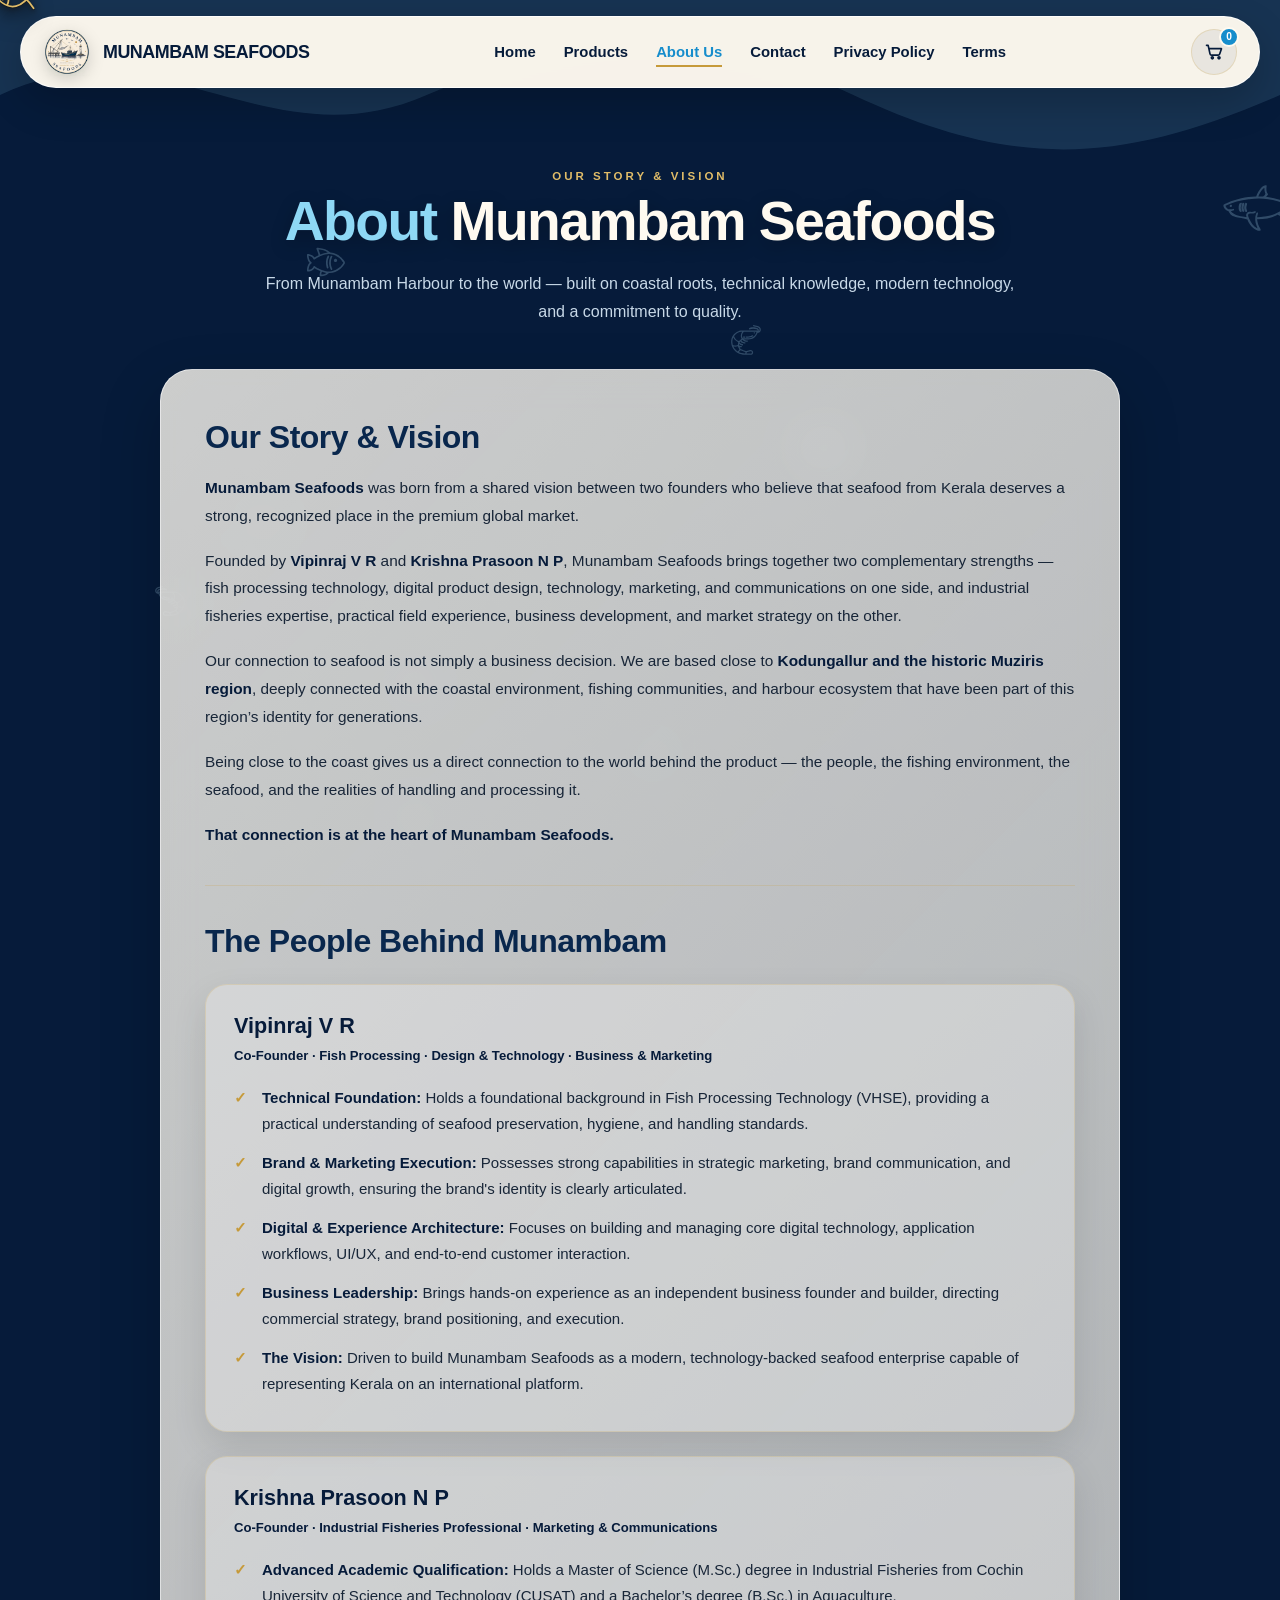
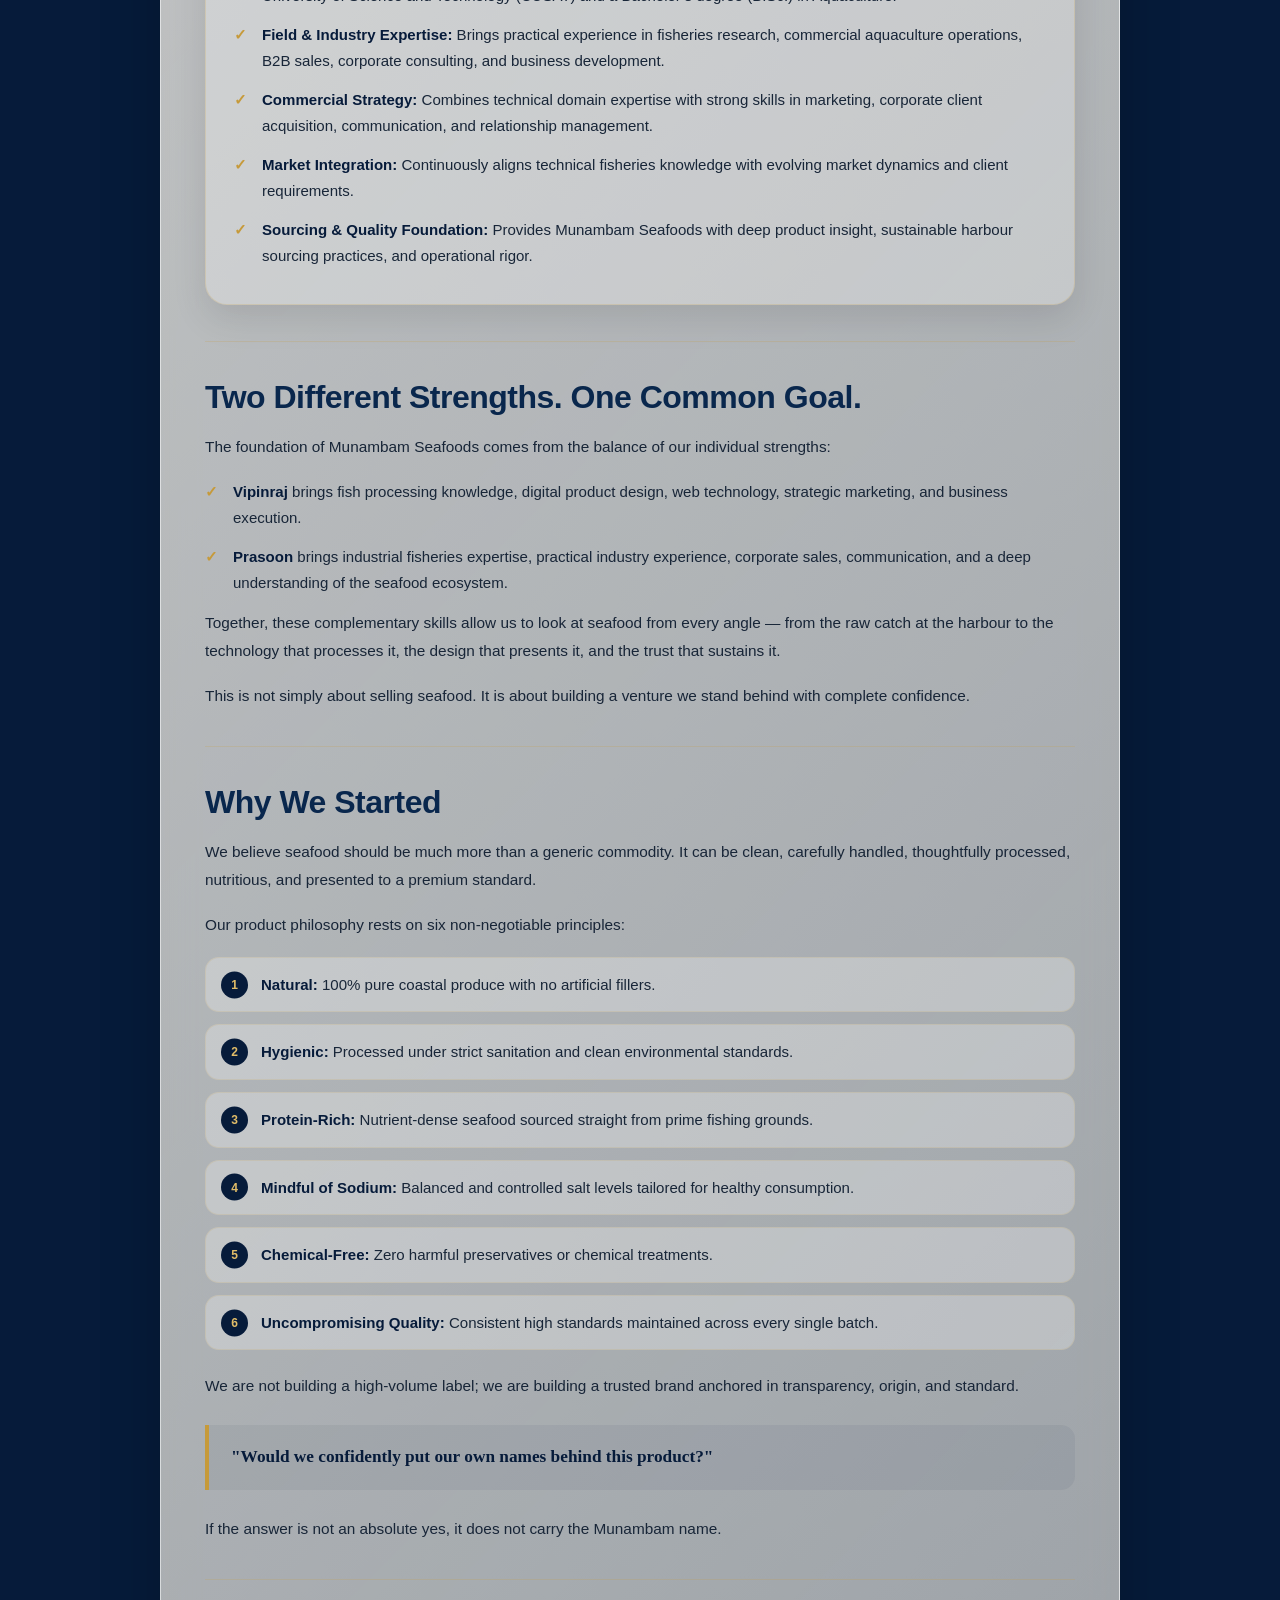
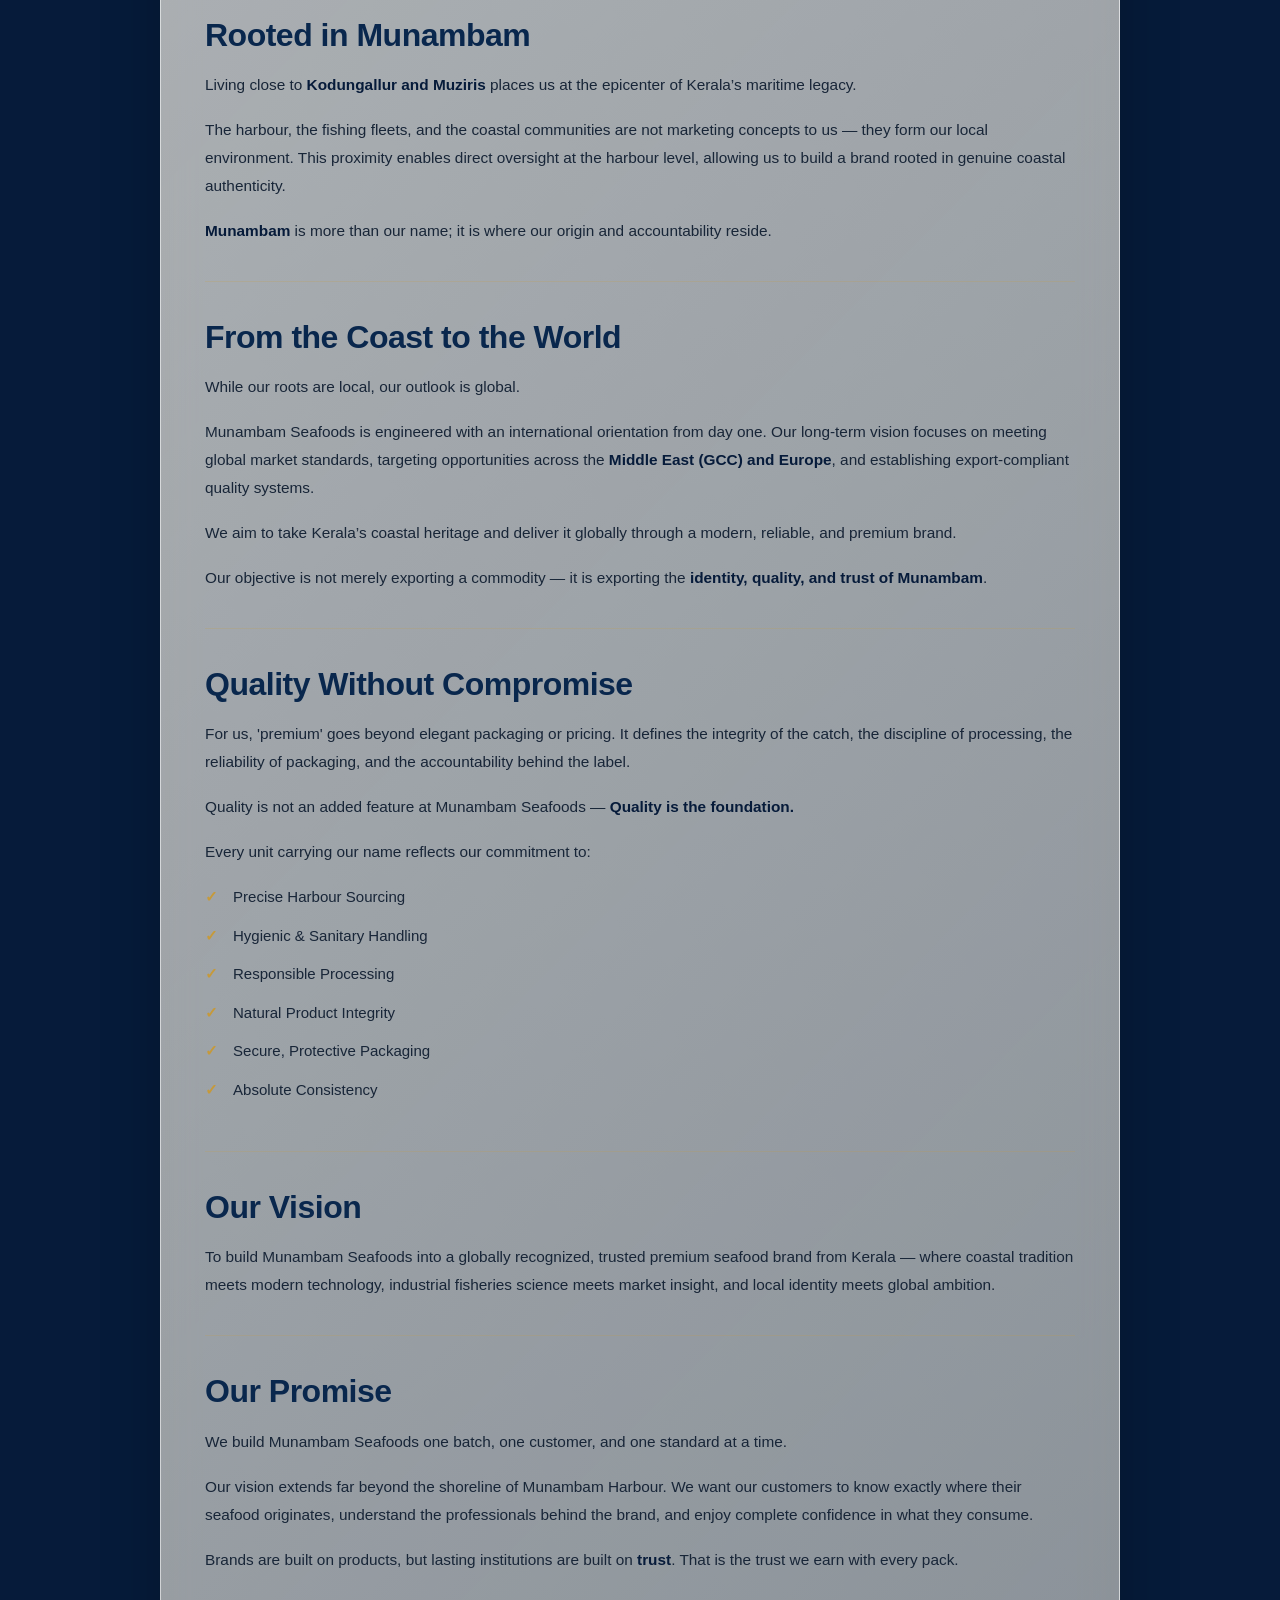
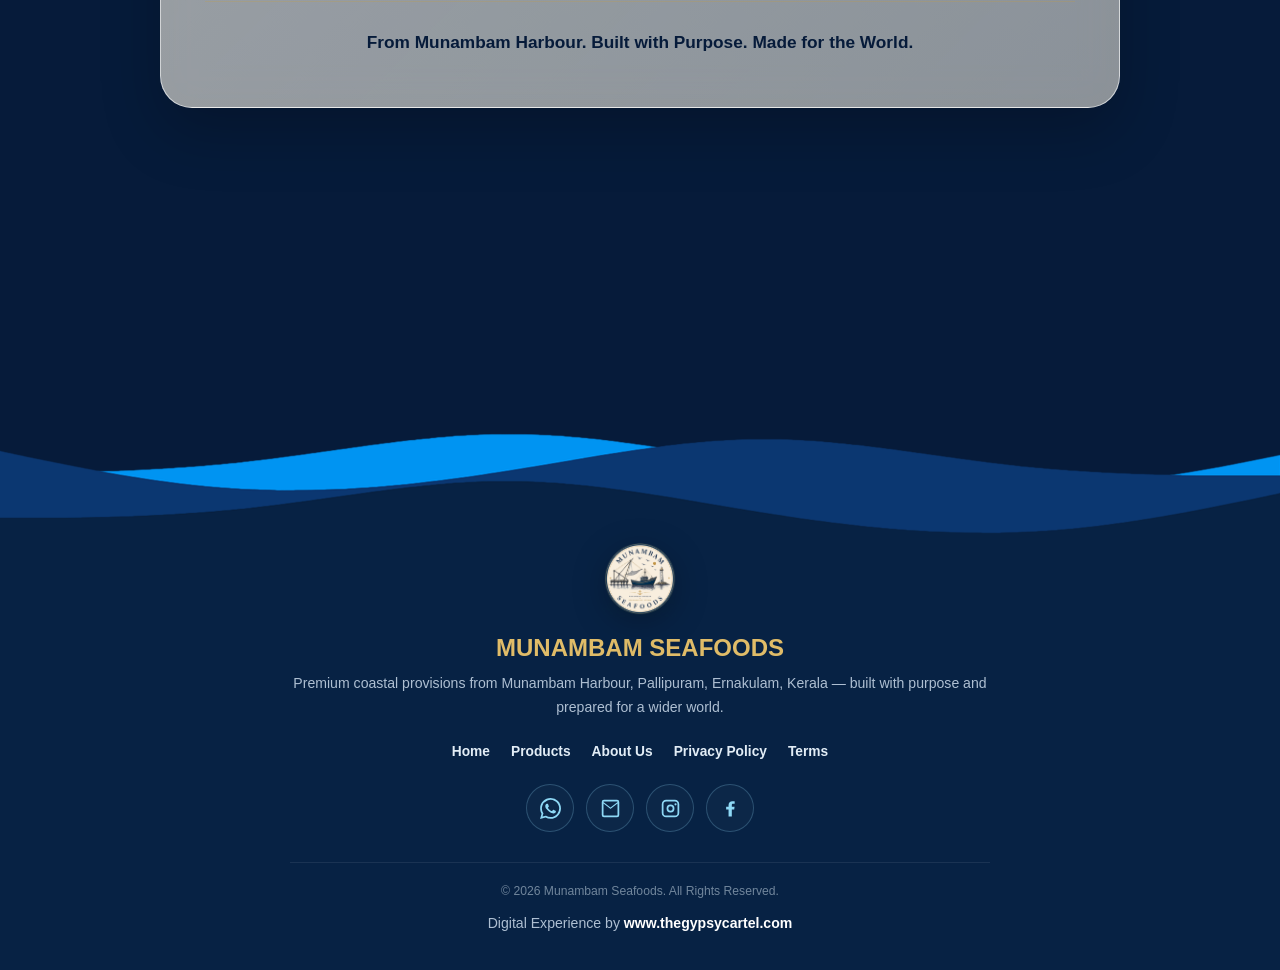
==== commit 7a38db2b: "Update index.html" ====
--- a/about/index.html
+++ b/about/index.html
@@ -145,11 +145,11 @@
         }
 
         /* =========================================================
-           CUSTOM CURSOR — DESKTOP ONLY
-           Browser-level fish cursor. Active during hover,
-           mousedown, hold, mouseup and focus.
+           CUSTOM CURSOR — SAME WORKING FISH CURSOR
+           Desktop/fine-pointer only. The visible SVG cursor carries
+           the contrast shadow needed on cream/light backgrounds.
         ========================================================= */
-        @media (min-width: 1025px) {
+        @media (hover: hover) and (pointer: fine) {
             html,
             body,
             body *,
@@ -169,13 +169,16 @@
             textarea,
             select,
             label,
+            summary,
             [role="button"],
-            [tabindex] {
-                cursor: url("data:image/svg+xml,%3Csvg xmlns='http://www.w3.org/2000/svg' width='50' height='30' viewBox='0 0 50 30'%3E%3Cpath d='M5 15Q25-5 45 25M5 15Q25 35 45 5' fill='none' stroke='%23e0bc68' stroke-width='2.5' stroke-linecap='round'/%3E%3Cpath d='M15 8.5Q18 15 15 21.5' fill='none' stroke='%23e0bc68' stroke-width='2.5' stroke-linecap='round'/%3E%3Ccircle cx='10' cy='14.5' r='1.8' fill='%23e0bc68'/%3E%3C/svg%3E") 5 15, auto !important;
+            [onclick],
+            [tabindex],
+            .btn {
+                cursor: none !important;
             }
 
             #fish-cursor {
-                display: none !important;
+                display: block !important;
             }
         }
 
@@ -1832,7 +1835,7 @@
            TOUCH DEVICES
         ========================================================= */
 
-        @media (hover:none) and (pointer:coarse) {
+        @media (hover: none) and (pointer: coarse) {
             html,
             body,
             body *,
@@ -1843,7 +1846,10 @@
             input,
             textarea,
             select,
+            label,
+            summary,
             [role="button"],
+            [onclick],
             [tabindex] {
                 cursor: auto !important;
             }
